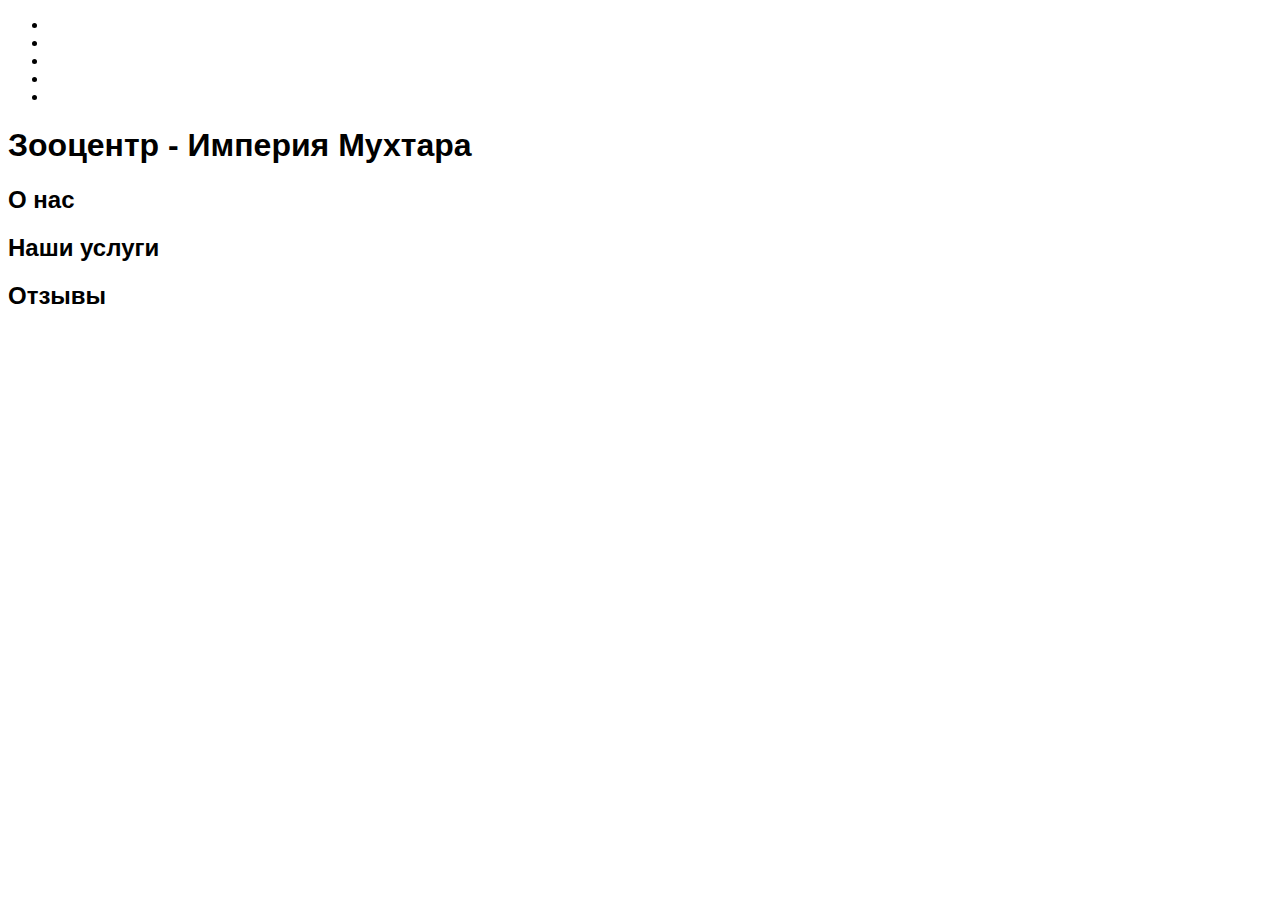
==== dest/index.html @ a39b00c3 "initial commit" ====
<!DOCTYPE html>
<html lang="ru">
  <head>
    <meta charset="UTF-8" />
    <meta http-equiv="X-UA-Compatible" content="IE=edge" />
    <meta name="viewport" content="width=device-width, initial-scale=1.0" />
    <link rel="stylesheet" href="css/styles.min.css" />
    <title>Зооцентр - Империя Мухтара</title>
  </head>

  <body>
    <header class="main-header">
      <nav class="main-site-nav">
        <div class="logo"></div>
        <ul class="main-nav-list">
          <li class="main-nav-list__item"><a href="" class="main-nav-list__link"></a></li>
          <li class="main-nav-list__item"><a href="" class="main-nav-list__link"></a></li>
          <li class="main-nav-list__item"><a href="" class="main-nav-list__link"></a></li>
          <li class="main-nav-list__item"><a href="" class="main-nav-list__link"></a></li>
          <li class="main-nav-list__item"><a href="" class="main-nav-list__link"></a></li>
        </ul>
        <a href="" class="cart-link"></a>
      </nav>
    </header>
    <main class="main">
      <h1 class="visially-hidden">Зооцентр - Империя Мухтара</h1>
      <section class="promo">
        <h2 class="visually-hidden">Запись на осмотре вашего питомца</h2>
      </section>
      <section class="about">
        <h2 class="about__title">О нас</h2>
      </section>
      <section class="services">
        <h2 class="sevrices__title">Наши услуги</h2>
      </section>
      <section class="reviews">
        <h2 class="reviews__title">Отзывы</h2>
      </section>
    </main>
    <footer class="main-footer"></footer>
    <script src="js/app.min.js"></script>
  </body>
</html>
---- dest/css/styles.min.css ----
@font-face{font-family:'PT Sans';font-style:normal;font-display:swap;font-weight:400;src:local(''),url(../fonts/pt-sans-v16-latin_cyrillic-regular.woff2) format('woff2'),url(../fonts/pt-sans-v16-latin_cyrillic-regular.woff) format('woff')}@font-face{font-family:'PT Sans';font-style:normal;font-display:swap;font-weight:700;src:local(''),url(../fonts/pt-sans-v16-latin_cyrillic-700.woff2) format('woff2'),url(../fonts/pt-sans-v16-latin_cyrillic-700.woff) format('woff')}:root{box-sizing:border-box}*,::after,::before{box-sizing:inherit}.reset-list{margin:0;padding:0;list-style:none}.responsive-img{display:block;max-width:100%;height:auto}.visually-hidden{position:absolute;width:1px;height:1px;margin:-1px;border:0;padding:0;white-space:nowrap;clip:rect(0 0 0 0);overflow:hidden}a,button{cursor:pointer}body{font-family:'PT Sans',sans-serif;min-width:360px;max-width:1920px}.container{max-width:328px}@media (min-width:1420px){.container{max-width:1600px}}
/*# sourceMappingURL=[data-uri] */
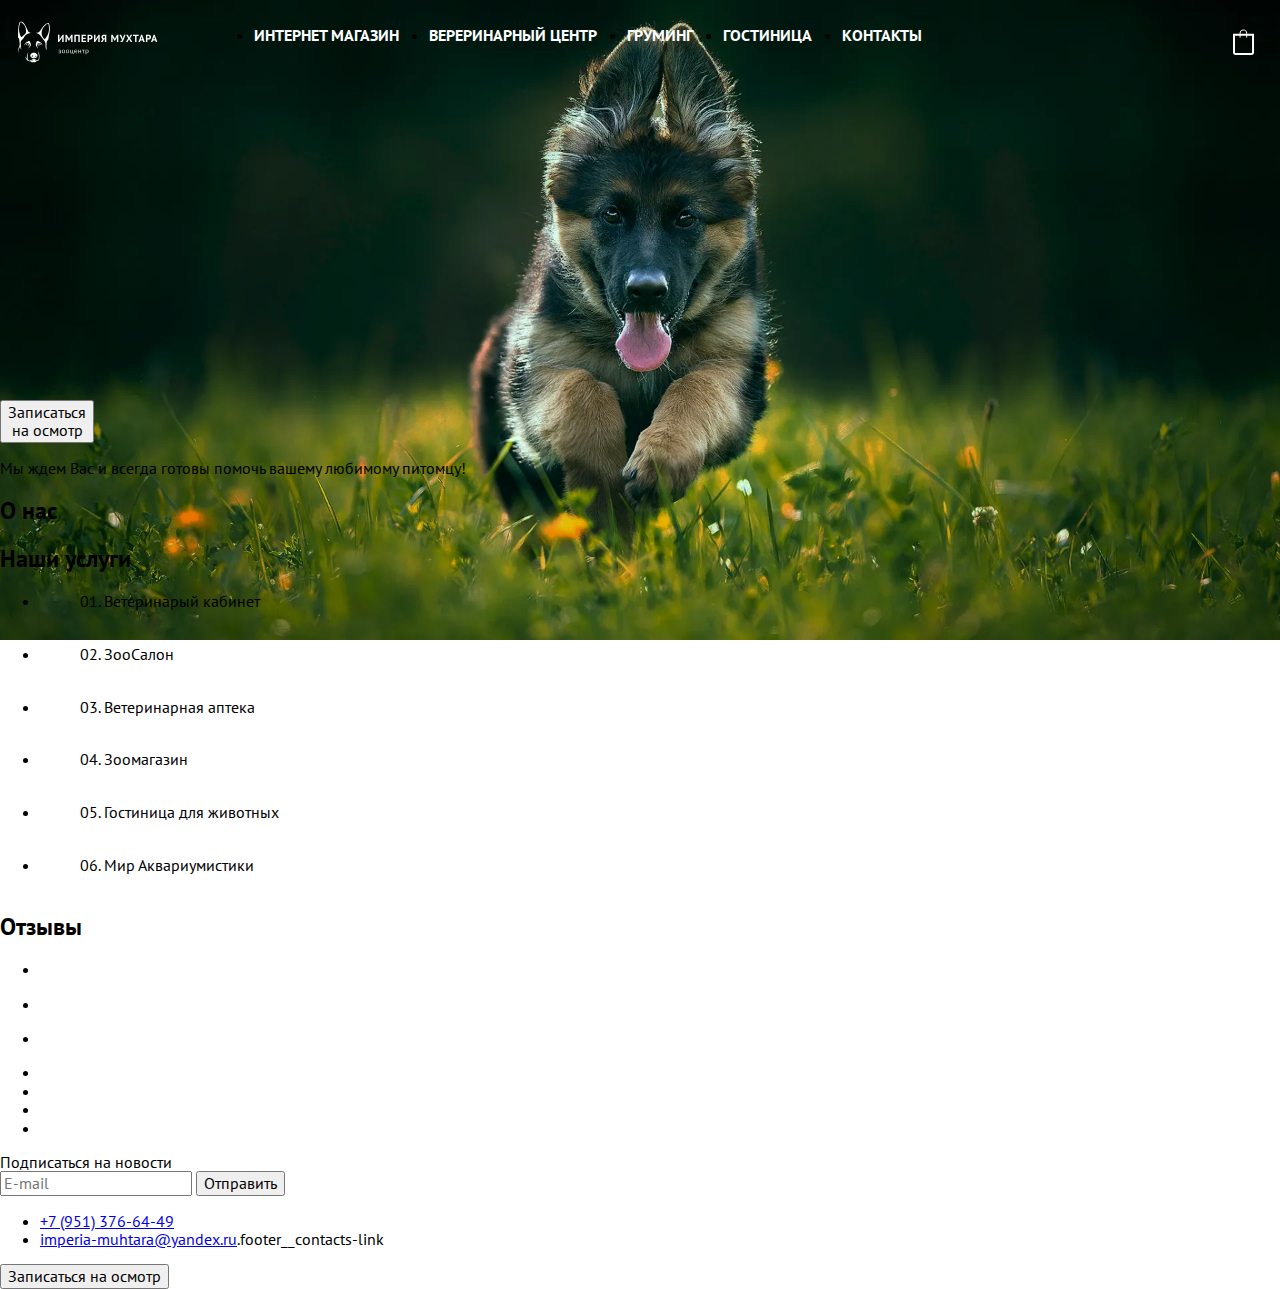
==== commit b249970f: "make header for mobile and desktop" ====
--- a/dest/index.html
+++ b/dest/index.html
@@ -9,35 +9,142 @@
   </head>
 
   <body>
-    <header class="main-header">
-      <nav class="main-site-nav">
+    <div class="wrapper">
+      <header class="main-header container">
+        <nav class="main-site-nav">
+          <button class="burger-menu">
+            <img src="img/burger-button.svg" alt="Бургер меню" />
+          </button>
+          <div class="logo">
+            <picture>
+              <source media="(min-width: 1630px)" srcset="img/logo.svg" />
+              <img src="img/logo-mobile.svg" alt="Логотип - Империя мухтара" />
+            </picture>
+          </div>
+          <ul class="main-nav-list">
+            <li class="main-nav-list__item"><a href="#" class="main-nav-list__link">Интернет магазин</a></li>
+            <li class="main-nav-list__item">
+              <a href="#" class="main-nav-list__link">Вереринарный центр</a>
+            </li>
+            <li class="main-nav-list__item"><a href="#" class="main-nav-list__link">Груминг</a></li>
+            <li class="main-nav-list__item"><a href="#" class="main-nav-list__link">Гостиница</a></li>
+            <li class="main-nav-list__item"><a href="#" class="main-nav-list__link">Контакты</a></li>
+          </ul>
+          <button class="button-cart">
+            <img class="cart-img" src="img/backet.svg" alt="Корзина товаров" />
+          </button>
+        </nav>
+      </header>
+      <main class="main">
+        <h1 class="visually-hidden">Зооцентр - Империя Мухтара</h1>
+        <section class="promo">
+          <h2 class="visually-hidden">Запись на осмотре вашего питомца</h2>
+          <button class="promo__button">
+            Записаться <br />
+            на осмотр
+          </button>
+          <p class="promo__text">Мы ждем Вас и всегда готовы помочь вашему любимому питомцу!</p>
+        </section>
+        <section class="about">
+          <h2 class="about__title">О нас</h2>
+        </section>
+        <section class="services">
+          <h2 class="sevrices__title">Наши услуги</h2>
+          <ul class="services__list">
+            <li class="sevices__item">
+              <figure class="services__element">
+                <figcaption class="services__element-title">01. Ветеринарый кабинет</figcaption>
+                <img src="" alt="" /><a href="" class="services__link"></a>
+              </figure>
+            </li>
+            <li class="sevices__item">
+              <figure class="services__element">
+                <figcaption class="services__element-title">02. ЗооСалон</figcaption>
+                <img src="" alt="" /><a href="" class="services__link"></a>
+              </figure>
+            </li>
+            <li class="sevices__item">
+              <figure class="services__element">
+                <figcaption class="services__element-title">03. Ветеринарная аптека</figcaption>
+                <img src="" alt="" /><a href="" class="services__link"></a>
+              </figure>
+            </li>
+            <li class="sevices__item">
+              <figure class="services__element">
+                <figcaption class="services__element-title">04. Зоомагазин</figcaption>
+                <img src="" alt="" /><a href="" class="services__link"></a>
+              </figure>
+            </li>
+            <li class="sevices__item">
+              <figure class="services__element">
+                <figcaption class="services__element-title">05. Гостиница для животных</figcaption>
+                <img src="" alt="" /><a href="" class="services__link"></a>
+              </figure>
+            </li>
+            <li class="sevices__item">
+              <figure class="services__element">
+                <figcaption class="services__element-title">06. Мир Аквариумистики</figcaption>
+                <img src="" alt="" /><a href="" class="services__link"></a>
+              </figure>
+            </li>
+          </ul>
+        </section>
+        <section class="reviews">
+          <h2 class="reviews__title">Отзывы</h2>
+          <ul class="reviews__list">
+            <li class="reviews__item">
+              <img src="" alt="" class="reviews__img" />
+              <blockquote class="reviews__quote">
+                <cite class="reviews__user"></cite>
+                <time datetime="" class="reviews__time"></time>
+                <p class="reviews__text"></p>
+              </blockquote>
+            </li>
+            <li class="reviews__item">
+              <img src="" alt="" class="reviews__img" />
+              <blockquote class="reviews__quote">
+                <cite class="reviews__user"></cite>
+                <time datetime="" class="reviews__time"></time>
+                <p class="reviews__text"></p>
+              </blockquote>
+            </li>
+            <li class="reviews__item">
+              <img src="" alt="" class="reviews__img" />
+              <blockquote class="reviews__quote">
+                <cite class="reviews__user"></cite>
+                <time datetime="" class="reviews__time"></time>
+                <p class="reviews__text"></p>
+              </blockquote>
+            </li>
+          </ul>
+        </section>
+      </main>
+      <footer class="main-footer">
         <div class="logo"></div>
-        <ul class="main-nav-list">
-          <li class="main-nav-list__item"><a href="" class="main-nav-list__link"></a></li>
-          <li class="main-nav-list__item"><a href="" class="main-nav-list__link"></a></li>
-          <li class="main-nav-list__item"><a href="" class="main-nav-list__link"></a></li>
-          <li class="main-nav-list__item"><a href="" class="main-nav-list__link"></a></li>
-          <li class="main-nav-list__item"><a href="" class="main-nav-list__link"></a></li>
+        <ul class="footer__nav-list">
+          <li class="footer__nav-item"><a href="" class="footer__nav-link"></a></li>
+          <li class="footer__nav-item"><a href="" class="footer__nav-link"></a></li>
+          <li class="footer__nav-item"><a href="" class="footer__nav-link"></a></li>
+          <li class="footer__nav-item"><a href="" class="footer__nav-link"></a></li>
         </ul>
-        <a href="" class="cart-link"></a>
-      </nav>
-    </header>
-    <main class="main">
-      <h1 class="visially-hidden">Зооцентр - Империя Мухтара</h1>
-      <section class="promo">
-        <h2 class="visually-hidden">Запись на осмотре вашего питомца</h2>
-      </section>
-      <section class="about">
-        <h2 class="about__title">О нас</h2>
-      </section>
-      <section class="services">
-        <h2 class="sevrices__title">Наши услуги</h2>
-      </section>
-      <section class="reviews">
-        <h2 class="reviews__title">Отзывы</h2>
-      </section>
-    </main>
-    <footer class="main-footer"></footer>
+        <form class="subsribe">
+          <legend>Подписаться на новости</legend>
+          <input type="email" name="email" id="email" placeholder="E-mail" />
+          <button class="button subsribe-button" type="submit">Отправить</button>
+        </form>
+        <div class="footer__contacts">
+          <ul class="footer__contacts-list">
+            <li class="footer__contacts-item">
+              <a class="footer__contacts-link" href="tel:+79513766449"> +7 (951) 376-64-49</a>
+            </li>
+            <li class="footer__contacts-item">
+              <a href="mailto:imperia-muhtara@yandex.ru">imperia-muhtara@yandex.ru</a>.footer__contacts-link
+            </li>
+          </ul>
+          <button type="button">Записаться на осмотр</button>
+        </div>
+      </footer>
+    </div>
     <script src="js/app.min.js"></script>
   </body>
 </html>
--- a/dest/css/styles.min.css
+++ b/dest/css/styles.min.css
@@ -1,2 +1,2 @@
-@font-face{font-family:'PT Sans';font-style:normal;font-display:swap;font-weight:400;src:local(''),url(../fonts/pt-sans-v16-latin_cyrillic-regular.woff2) format('woff2'),url(../fonts/pt-sans-v16-latin_cyrillic-regular.woff) format('woff')}@font-face{font-family:'PT Sans';font-style:normal;font-display:swap;font-weight:700;src:local(''),url(../fonts/pt-sans-v16-latin_cyrillic-700.woff2) format('woff2'),url(../fonts/pt-sans-v16-latin_cyrillic-700.woff) format('woff')}:root{box-sizing:border-box}*,::after,::before{box-sizing:inherit}.reset-list{margin:0;padding:0;list-style:none}.responsive-img{display:block;max-width:100%;height:auto}.visually-hidden{position:absolute;width:1px;height:1px;margin:-1px;border:0;padding:0;white-space:nowrap;clip:rect(0 0 0 0);overflow:hidden}a,button{cursor:pointer}body{font-family:'PT Sans',sans-serif;min-width:360px;max-width:1920px}.container{max-width:328px}@media (min-width:1420px){.container{max-width:1600px}}
-/*# sourceMappingURL=[data-uri] */
+/*! normalize.css v8.0.1 | MIT License | github.com/necolas/normalize.css */html{line-height:1.15;-webkit-text-size-adjust:100%}body{margin:0}main{display:block}h1{font-size:2em;margin:.67em 0}hr{box-sizing:content-box;height:0;overflow:visible}pre{font-family:monospace,monospace;font-size:1em}a{background-color:transparent}abbr[title]{border-bottom:none;text-decoration:underline;-webkit-text-decoration:underline dotted;text-decoration:underline dotted}b,strong{font-weight:bolder}code,kbd,samp{font-family:monospace,monospace;font-size:1em}small{font-size:80%}sub,sup{font-size:75%;line-height:0;position:relative;vertical-align:baseline}sub{bottom:-.25em}sup{top:-.5em}img{border-style:none}button,input,optgroup,select,textarea{font-family:inherit;font-size:100%;line-height:1.15;margin:0}button,input{overflow:visible}button,select{text-transform:none}[type=button],[type=reset],[type=submit],button{-webkit-appearance:button}[type=button]::-moz-focus-inner,[type=reset]::-moz-focus-inner,[type=submit]::-moz-focus-inner,button::-moz-focus-inner{border-style:none;padding:0}[type=button]:-moz-focusring,[type=reset]:-moz-focusring,[type=submit]:-moz-focusring,button:-moz-focusring{outline:1px dotted ButtonText}fieldset{padding:.35em .75em .625em}legend{box-sizing:border-box;color:inherit;display:table;max-width:100%;padding:0;white-space:normal}progress{vertical-align:baseline}textarea{overflow:auto}[type=checkbox],[type=radio]{box-sizing:border-box;padding:0}[type=number]::-webkit-inner-spin-button,[type=number]::-webkit-outer-spin-button{height:auto}[type=search]{-webkit-appearance:textfield;outline-offset:-2px}[type=search]::-webkit-search-decoration{-webkit-appearance:none}::-webkit-file-upload-button{-webkit-appearance:button;font:inherit}details{display:block}summary{display:list-item}template{display:none}[hidden]{display:none}@font-face{font-family:'PT Sans';font-style:normal;font-display:swap;font-weight:400;src:local(''),url(../fonts/pt-sans-v16-latin_cyrillic-regular.woff2) format('woff2'),url(../fonts/pt-sans-v16-latin_cyrillic-regular.woff) format('woff')}@font-face{font-family:'PT Sans';font-style:normal;font-display:swap;font-weight:700;src:local(''),url(../fonts/pt-sans-v16-latin_cyrillic-700.woff2) format('woff2'),url(../fonts/pt-sans-v16-latin_cyrillic-700.woff) format('woff')}:root{box-sizing:border-box}*,::after,::before{box-sizing:inherit}.reset-list{margin:0;padding:0;list-style:none}.responsive-img{display:block;max-width:100%;height:auto}.visually-hidden{position:absolute;width:1px;height:1px;margin:-1px;border:0;padding:0;white-space:nowrap;clip:rect(0 0 0 0);overflow:hidden}a,button{cursor:pointer}body{font-family:'PT Sans',sans-serif;min-width:360px}.wrapper{max-width:1920px;margin:0 auto;background-image:url(../img/promo-mobile.webp);background-repeat:no-repeat;background-position:center 0;background-size:contain}.container{margin:0 auto}.main-header{min-height:400px;padding-top:16px;padding-left:16px;padding-right:16px}.burger-menu,.button-cart{padding:0;border:0;background-color:transparent;z-index:10;grid-row:1/2}.burger-menu{padding:10px 8px;justify-self:start;align-self:start;grid-column:1/2}.button-cart{padding:7px 9px;justify-self:end;align-self:start;grid-column:3/4}.logo{grid-column:2/3;grid-row:1/2}.main-site-nav{display:grid;grid-template-columns:1fr 1fr 1fr;grid-template-rows:auto;align-items:center}.main-nav-list{grid-column:1/-1;grid-row:1/2;background-color:#000a06;margin-top:0;margin-left:0;padding:10px;text-align:center;display:none}.main-nav-list__item:not(:last-child){margin-bottom:15px}.main-nav-list__link{text-decoration:none;text-transform:uppercase;color:#fff;font-weight:700}.show{display:block}@media (min-width:620px){.wrapper{background-image:url(../img/promo.webp)}}@media (min-width:1200px){.container{max-width:1600px}.burger-menu{display:none}.button-cart{place-self:center center}.logo{grid-column:1/2}.main-site-nav{grid-template-columns:auto 1fr auto}.main-nav-list{grid-column:2/3;background-color:transparent;display:flex;flex-wrap:wrap;padding-left:90px}.main-nav-list__item:not(:last-child){margin-bottom:0;margin-right:30px}}@media (min-width:1632px){.main-header{padding-top:50px;padding-left:0;padding-right:0}.main-nav-list__item:not(:last-child){margin-right:56px}}
+/*# sourceMappingURL=[data-uri] */
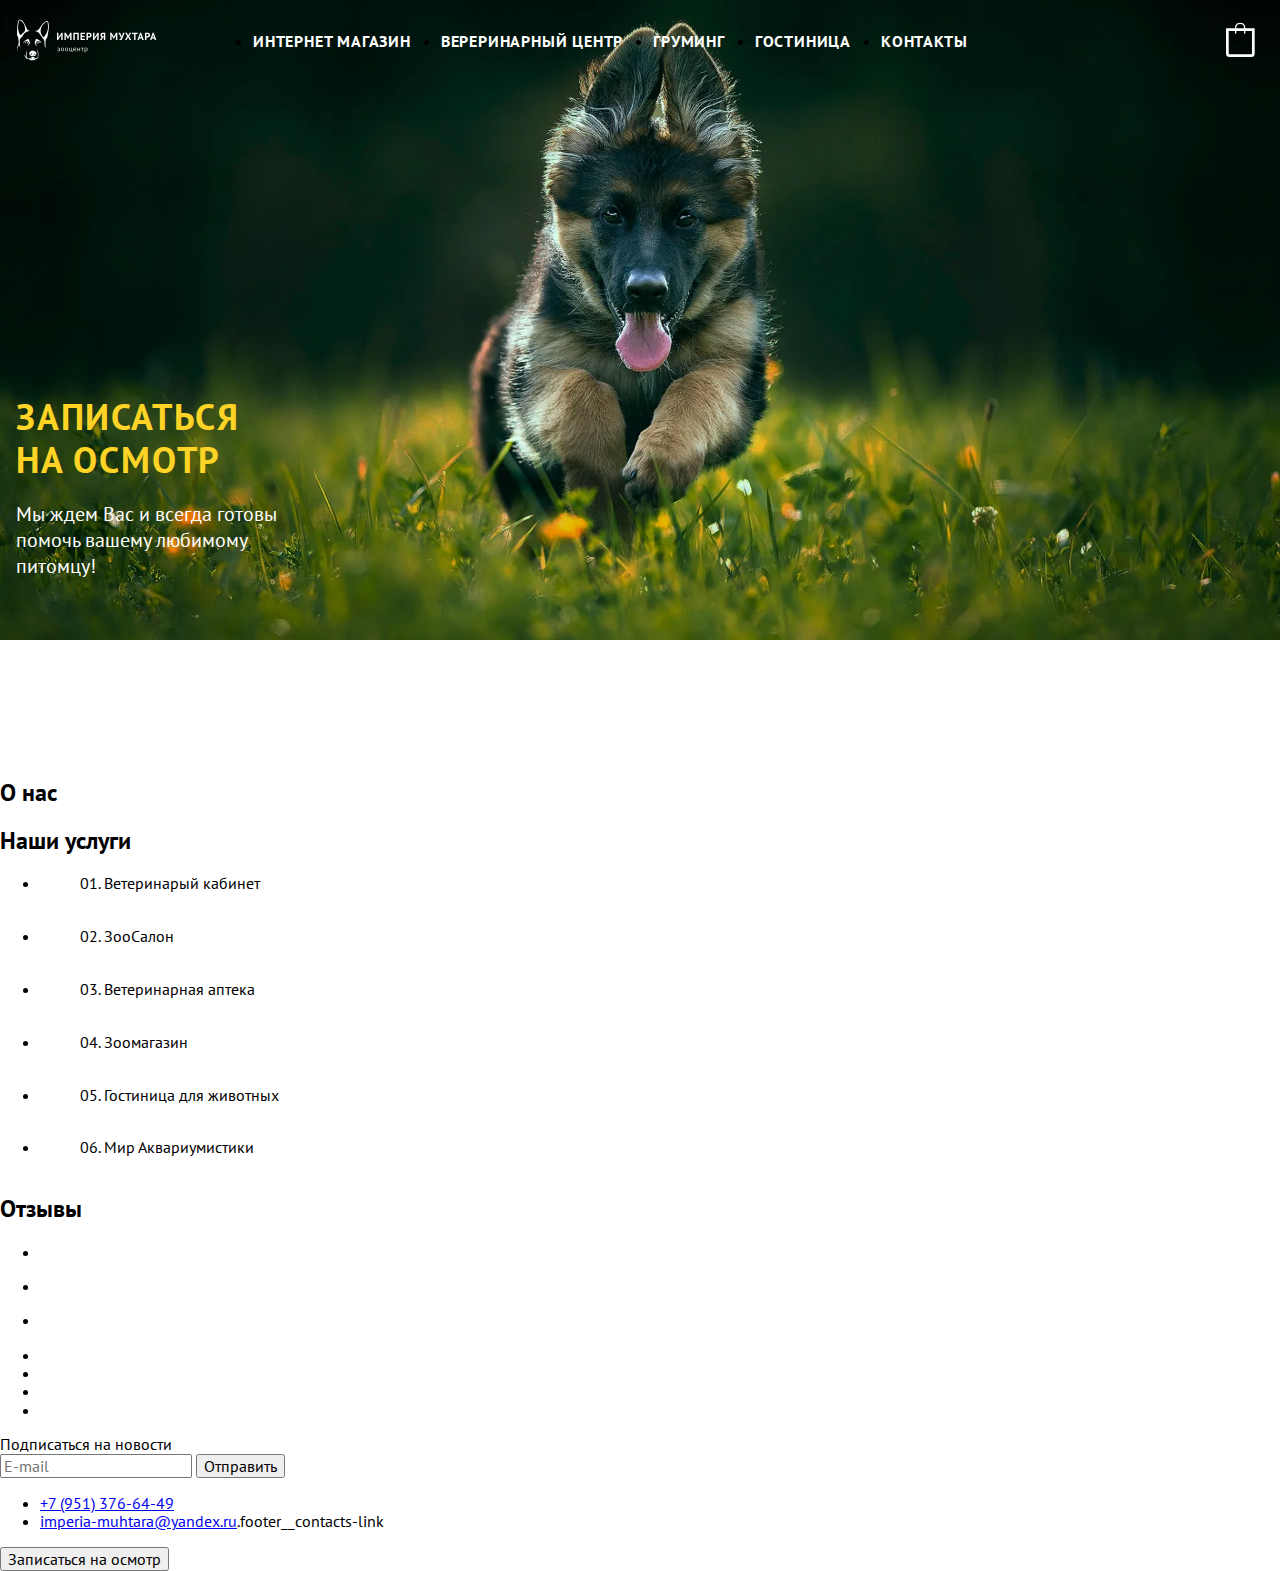
==== commit f7685a9b: "make section promo mobile and desktop" ====
--- a/dest/index.html
+++ b/dest/index.html
@@ -9,142 +9,140 @@
   </head>
 
   <body>
-    <div class="wrapper">
-      <header class="main-header container">
-        <nav class="main-site-nav">
-          <button class="burger-menu">
-            <img src="img/burger-button.svg" alt="Бургер меню" />
-          </button>
-          <div class="logo">
-            <picture>
-              <source media="(min-width: 1630px)" srcset="img/logo.svg" />
-              <img src="img/logo-mobile.svg" alt="Логотип - Империя мухтара" />
-            </picture>
-          </div>
-          <ul class="main-nav-list">
-            <li class="main-nav-list__item"><a href="#" class="main-nav-list__link">Интернет магазин</a></li>
-            <li class="main-nav-list__item">
-              <a href="#" class="main-nav-list__link">Вереринарный центр</a>
-            </li>
-            <li class="main-nav-list__item"><a href="#" class="main-nav-list__link">Груминг</a></li>
-            <li class="main-nav-list__item"><a href="#" class="main-nav-list__link">Гостиница</a></li>
-            <li class="main-nav-list__item"><a href="#" class="main-nav-list__link">Контакты</a></li>
-          </ul>
-          <button class="button-cart">
-            <img class="cart-img" src="img/backet.svg" alt="Корзина товаров" />
-          </button>
-        </nav>
-      </header>
-      <main class="main">
-        <h1 class="visually-hidden">Зооцентр - Империя Мухтара</h1>
-        <section class="promo">
-          <h2 class="visually-hidden">Запись на осмотре вашего питомца</h2>
-          <button class="promo__button">
-            Записаться <br />
-            на осмотр
-          </button>
-          <p class="promo__text">Мы ждем Вас и всегда готовы помочь вашему любимому питомцу!</p>
-        </section>
-        <section class="about">
-          <h2 class="about__title">О нас</h2>
-        </section>
-        <section class="services">
-          <h2 class="sevrices__title">Наши услуги</h2>
-          <ul class="services__list">
-            <li class="sevices__item">
-              <figure class="services__element">
-                <figcaption class="services__element-title">01. Ветеринарый кабинет</figcaption>
-                <img src="" alt="" /><a href="" class="services__link"></a>
-              </figure>
-            </li>
-            <li class="sevices__item">
-              <figure class="services__element">
-                <figcaption class="services__element-title">02. ЗооСалон</figcaption>
-                <img src="" alt="" /><a href="" class="services__link"></a>
-              </figure>
-            </li>
-            <li class="sevices__item">
-              <figure class="services__element">
-                <figcaption class="services__element-title">03. Ветеринарная аптека</figcaption>
-                <img src="" alt="" /><a href="" class="services__link"></a>
-              </figure>
-            </li>
-            <li class="sevices__item">
-              <figure class="services__element">
-                <figcaption class="services__element-title">04. Зоомагазин</figcaption>
-                <img src="" alt="" /><a href="" class="services__link"></a>
-              </figure>
-            </li>
-            <li class="sevices__item">
-              <figure class="services__element">
-                <figcaption class="services__element-title">05. Гостиница для животных</figcaption>
-                <img src="" alt="" /><a href="" class="services__link"></a>
-              </figure>
-            </li>
-            <li class="sevices__item">
-              <figure class="services__element">
-                <figcaption class="services__element-title">06. Мир Аквариумистики</figcaption>
-                <img src="" alt="" /><a href="" class="services__link"></a>
-              </figure>
-            </li>
-          </ul>
-        </section>
-        <section class="reviews">
-          <h2 class="reviews__title">Отзывы</h2>
-          <ul class="reviews__list">
-            <li class="reviews__item">
-              <img src="" alt="" class="reviews__img" />
-              <blockquote class="reviews__quote">
-                <cite class="reviews__user"></cite>
-                <time datetime="" class="reviews__time"></time>
-                <p class="reviews__text"></p>
-              </blockquote>
-            </li>
-            <li class="reviews__item">
-              <img src="" alt="" class="reviews__img" />
-              <blockquote class="reviews__quote">
-                <cite class="reviews__user"></cite>
-                <time datetime="" class="reviews__time"></time>
-                <p class="reviews__text"></p>
-              </blockquote>
-            </li>
-            <li class="reviews__item">
-              <img src="" alt="" class="reviews__img" />
-              <blockquote class="reviews__quote">
-                <cite class="reviews__user"></cite>
-                <time datetime="" class="reviews__time"></time>
-                <p class="reviews__text"></p>
-              </blockquote>
-            </li>
-          </ul>
-        </section>
-      </main>
-      <footer class="main-footer">
-        <div class="logo"></div>
-        <ul class="footer__nav-list">
-          <li class="footer__nav-item"><a href="" class="footer__nav-link"></a></li>
-          <li class="footer__nav-item"><a href="" class="footer__nav-link"></a></li>
-          <li class="footer__nav-item"><a href="" class="footer__nav-link"></a></li>
-          <li class="footer__nav-item"><a href="" class="footer__nav-link"></a></li>
+    <header class="main-header container">
+      <nav class="main-site-nav">
+        <button class="burger-menu">
+          <img src="img/burger-button.svg" alt="Бургер меню" />
+        </button>
+        <a class="logo">
+          <picture>
+            <source media="(min-width: 1630px)" srcset="img/logo.svg" />
+            <img src="img/logo-mobile.svg" alt="Логотип - Империя мухтара" />
+          </picture>
+        </a>
+        <ul class="main-nav-list">
+          <li class="main-nav-list__item"><a href="#" class="main-nav-list__link">Интернет магазин</a></li>
+          <li class="main-nav-list__item">
+            <a href="#" class="main-nav-list__link">Вереринарный центр</a>
+          </li>
+          <li class="main-nav-list__item"><a href="#" class="main-nav-list__link">Груминг</a></li>
+          <li class="main-nav-list__item"><a href="#" class="main-nav-list__link">Гостиница</a></li>
+          <li class="main-nav-list__item"><a href="#" class="main-nav-list__link">Контакты</a></li>
         </ul>
-        <form class="subsribe">
-          <legend>Подписаться на новости</legend>
-          <input type="email" name="email" id="email" placeholder="E-mail" />
-          <button class="button subsribe-button" type="submit">Отправить</button>
-        </form>
-        <div class="footer__contacts">
-          <ul class="footer__contacts-list">
-            <li class="footer__contacts-item">
-              <a class="footer__contacts-link" href="tel:+79513766449"> +7 (951) 376-64-49</a>
-            </li>
-            <li class="footer__contacts-item">
-              <a href="mailto:imperia-muhtara@yandex.ru">imperia-muhtara@yandex.ru</a>.footer__contacts-link
-            </li>
-          </ul>
-          <button type="button">Записаться на осмотр</button>
-        </div>
-      </footer>
-    </div>
+        <button class="button-cart">
+          <img class="cart-img" src="img/backet.svg" alt="Корзина товаров" />
+        </button>
+      </nav>
+    </header>
+    <main class="main">
+      <h1 class="visually-hidden">Зооцентр - Империя Мухтара</h1>
+      <section class="promo container">
+        <h2 class="visually-hidden">Запись на осмотре вашего питомца</h2>
+        <button class="promo__button">
+          Записаться <br />
+          на осмотр
+        </button>
+        <p class="promo__text">Мы ждем Вас и всегда готовы помочь вашему любимому питомцу!</p>
+      </section>
+      <section class="about">
+        <h2 class="about__title">О нас</h2>
+      </section>
+      <section class="services">
+        <h2 class="sevrices__title">Наши услуги</h2>
+        <ul class="services__list">
+          <li class="sevices__item">
+            <figure class="services__element">
+              <figcaption class="services__element-title">01. Ветеринарый кабинет</figcaption>
+              <img src="" alt="" /><a href="" class="services__link"></a>
+            </figure>
+          </li>
+          <li class="sevices__item">
+            <figure class="services__element">
+              <figcaption class="services__element-title">02. ЗооСалон</figcaption>
+              <img src="" alt="" /><a href="" class="services__link"></a>
+            </figure>
+          </li>
+          <li class="sevices__item">
+            <figure class="services__element">
+              <figcaption class="services__element-title">03. Ветеринарная аптека</figcaption>
+              <img src="" alt="" /><a href="" class="services__link"></a>
+            </figure>
+          </li>
+          <li class="sevices__item">
+            <figure class="services__element">
+              <figcaption class="services__element-title">04. Зоомагазин</figcaption>
+              <img src="" alt="" /><a href="" class="services__link"></a>
+            </figure>
+          </li>
+          <li class="sevices__item">
+            <figure class="services__element">
+              <figcaption class="services__element-title">05. Гостиница для животных</figcaption>
+              <img src="" alt="" /><a href="" class="services__link"></a>
+            </figure>
+          </li>
+          <li class="sevices__item">
+            <figure class="services__element">
+              <figcaption class="services__element-title">06. Мир Аквариумистики</figcaption>
+              <img src="" alt="" /><a href="" class="services__link"></a>
+            </figure>
+          </li>
+        </ul>
+      </section>
+      <section class="reviews">
+        <h2 class="reviews__title">Отзывы</h2>
+        <ul class="reviews__list">
+          <li class="reviews__item">
+            <img src="" alt="" class="reviews__img" />
+            <blockquote class="reviews__quote">
+              <cite class="reviews__user"></cite>
+              <time datetime="" class="reviews__time"></time>
+              <p class="reviews__text"></p>
+            </blockquote>
+          </li>
+          <li class="reviews__item">
+            <img src="" alt="" class="reviews__img" />
+            <blockquote class="reviews__quote">
+              <cite class="reviews__user"></cite>
+              <time datetime="" class="reviews__time"></time>
+              <p class="reviews__text"></p>
+            </blockquote>
+          </li>
+          <li class="reviews__item">
+            <img src="" alt="" class="reviews__img" />
+            <blockquote class="reviews__quote">
+              <cite class="reviews__user"></cite>
+              <time datetime="" class="reviews__time"></time>
+              <p class="reviews__text"></p>
+            </blockquote>
+          </li>
+        </ul>
+      </section>
+    </main>
+    <footer class="main-footer">
+      <div class="logo"></div>
+      <ul class="footer__nav-list">
+        <li class="footer__nav-item"><a href="" class="footer__nav-link"></a></li>
+        <li class="footer__nav-item"><a href="" class="footer__nav-link"></a></li>
+        <li class="footer__nav-item"><a href="" class="footer__nav-link"></a></li>
+        <li class="footer__nav-item"><a href="" class="footer__nav-link"></a></li>
+      </ul>
+      <form class="subsribe">
+        <legend>Подписаться на новости</legend>
+        <input type="email" name="email" id="email" placeholder="E-mail" />
+        <button class="button subsribe-button" type="submit">Отправить</button>
+      </form>
+      <div class="footer__contacts">
+        <ul class="footer__contacts-list">
+          <li class="footer__contacts-item">
+            <a class="footer__contacts-link" href="tel:+79513766449"> +7 (951) 376-64-49</a>
+          </li>
+          <li class="footer__contacts-item">
+            <a href="mailto:imperia-muhtara@yandex.ru">imperia-muhtara@yandex.ru</a>.footer__contacts-link
+          </li>
+        </ul>
+        <button type="button">Записаться на осмотр</button>
+      </div>
+    </footer>
     <script src="js/app.min.js"></script>
   </body>
 </html>
--- a/dest/css/styles.min.css
+++ b/dest/css/styles.min.css
@@ -1,2 +1,2 @@
-/*! normalize.css v8.0.1 | MIT License | github.com/necolas/normalize.css */html{line-height:1.15;-webkit-text-size-adjust:100%}body{margin:0}main{display:block}h1{font-size:2em;margin:.67em 0}hr{box-sizing:content-box;height:0;overflow:visible}pre{font-family:monospace,monospace;font-size:1em}a{background-color:transparent}abbr[title]{border-bottom:none;text-decoration:underline;-webkit-text-decoration:underline dotted;text-decoration:underline dotted}b,strong{font-weight:bolder}code,kbd,samp{font-family:monospace,monospace;font-size:1em}small{font-size:80%}sub,sup{font-size:75%;line-height:0;position:relative;vertical-align:baseline}sub{bottom:-.25em}sup{top:-.5em}img{border-style:none}button,input,optgroup,select,textarea{font-family:inherit;font-size:100%;line-height:1.15;margin:0}button,input{overflow:visible}button,select{text-transform:none}[type=button],[type=reset],[type=submit],button{-webkit-appearance:button}[type=button]::-moz-focus-inner,[type=reset]::-moz-focus-inner,[type=submit]::-moz-focus-inner,button::-moz-focus-inner{border-style:none;padding:0}[type=button]:-moz-focusring,[type=reset]:-moz-focusring,[type=submit]:-moz-focusring,button:-moz-focusring{outline:1px dotted ButtonText}fieldset{padding:.35em .75em .625em}legend{box-sizing:border-box;color:inherit;display:table;max-width:100%;padding:0;white-space:normal}progress{vertical-align:baseline}textarea{overflow:auto}[type=checkbox],[type=radio]{box-sizing:border-box;padding:0}[type=number]::-webkit-inner-spin-button,[type=number]::-webkit-outer-spin-button{height:auto}[type=search]{-webkit-appearance:textfield;outline-offset:-2px}[type=search]::-webkit-search-decoration{-webkit-appearance:none}::-webkit-file-upload-button{-webkit-appearance:button;font:inherit}details{display:block}summary{display:list-item}template{display:none}[hidden]{display:none}@font-face{font-family:'PT Sans';font-style:normal;font-display:swap;font-weight:400;src:local(''),url(../fonts/pt-sans-v16-latin_cyrillic-regular.woff2) format('woff2'),url(../fonts/pt-sans-v16-latin_cyrillic-regular.woff) format('woff')}@font-face{font-family:'PT Sans';font-style:normal;font-display:swap;font-weight:700;src:local(''),url(../fonts/pt-sans-v16-latin_cyrillic-700.woff2) format('woff2'),url(../fonts/pt-sans-v16-latin_cyrillic-700.woff) format('woff')}:root{box-sizing:border-box}*,::after,::before{box-sizing:inherit}.reset-list{margin:0;padding:0;list-style:none}.responsive-img{display:block;max-width:100%;height:auto}.visually-hidden{position:absolute;width:1px;height:1px;margin:-1px;border:0;padding:0;white-space:nowrap;clip:rect(0 0 0 0);overflow:hidden}a,button{cursor:pointer}body{font-family:'PT Sans',sans-serif;min-width:360px}.wrapper{max-width:1920px;margin:0 auto;background-image:url(../img/promo-mobile.webp);background-repeat:no-repeat;background-position:center 0;background-size:contain}.container{margin:0 auto}.main-header{min-height:400px;padding-top:16px;padding-left:16px;padding-right:16px}.burger-menu,.button-cart{padding:0;border:0;background-color:transparent;z-index:10;grid-row:1/2}.burger-menu{padding:10px 8px;justify-self:start;align-self:start;grid-column:1/2}.button-cart{padding:7px 9px;justify-self:end;align-self:start;grid-column:3/4}.logo{grid-column:2/3;grid-row:1/2}.main-site-nav{display:grid;grid-template-columns:1fr 1fr 1fr;grid-template-rows:auto;align-items:center}.main-nav-list{grid-column:1/-1;grid-row:1/2;background-color:#000a06;margin-top:0;margin-left:0;padding:10px;text-align:center;display:none}.main-nav-list__item:not(:last-child){margin-bottom:15px}.main-nav-list__link{text-decoration:none;text-transform:uppercase;color:#fff;font-weight:700}.show{display:block}@media (min-width:620px){.wrapper{background-image:url(../img/promo.webp)}}@media (min-width:1200px){.container{max-width:1600px}.burger-menu{display:none}.button-cart{place-self:center center}.logo{grid-column:1/2}.main-site-nav{grid-template-columns:auto 1fr auto}.main-nav-list{grid-column:2/3;background-color:transparent;display:flex;flex-wrap:wrap;padding-left:90px}.main-nav-list__item:not(:last-child){margin-bottom:0;margin-right:30px}}@media (min-width:1632px){.main-header{padding-top:50px;padding-left:0;padding-right:0}.main-nav-list__item:not(:last-child){margin-right:56px}}
-/*# sourceMappingURL=[data-uri] */
+/*! normalize.css v8.0.1 | MIT License | github.com/necolas/normalize.css */html{line-height:1.15;-webkit-text-size-adjust:100%}body{margin:0}main{display:block}h1{font-size:2em;margin:.67em 0}hr{box-sizing:content-box;height:0;overflow:visible}pre{font-family:monospace,monospace;font-size:1em}a{background-color:transparent}abbr[title]{border-bottom:none;text-decoration:underline;-webkit-text-decoration:underline dotted;text-decoration:underline dotted}b,strong{font-weight:bolder}code,kbd,samp{font-family:monospace,monospace;font-size:1em}small{font-size:80%}sub,sup{font-size:75%;line-height:0;position:relative;vertical-align:baseline}sub{bottom:-.25em}sup{top:-.5em}img{border-style:none}button,input,optgroup,select,textarea{font-family:inherit;font-size:100%;line-height:1.15;margin:0}button,input{overflow:visible}button,select{text-transform:none}[type=button],[type=reset],[type=submit],button{-webkit-appearance:button}[type=button]::-moz-focus-inner,[type=reset]::-moz-focus-inner,[type=submit]::-moz-focus-inner,button::-moz-focus-inner{border-style:none;padding:0}[type=button]:-moz-focusring,[type=reset]:-moz-focusring,[type=submit]:-moz-focusring,button:-moz-focusring{outline:1px dotted ButtonText}fieldset{padding:.35em .75em .625em}legend{box-sizing:border-box;color:inherit;display:table;max-width:100%;padding:0;white-space:normal}progress{vertical-align:baseline}textarea{overflow:auto}[type=checkbox],[type=radio]{box-sizing:border-box;padding:0}[type=number]::-webkit-inner-spin-button,[type=number]::-webkit-outer-spin-button{height:auto}[type=search]{-webkit-appearance:textfield;outline-offset:-2px}[type=search]::-webkit-search-decoration{-webkit-appearance:none}::-webkit-file-upload-button{-webkit-appearance:button;font:inherit}details{display:block}summary{display:list-item}template{display:none}[hidden]{display:none}@font-face{font-family:'PT Sans';font-style:normal;font-display:swap;font-weight:400;src:local(''),url(../fonts/pt-sans-v16-latin_cyrillic-regular.woff2) format('woff2'),url(../fonts/pt-sans-v16-latin_cyrillic-regular.woff) format('woff')}@font-face{font-family:'PT Sans';font-style:normal;font-display:swap;font-weight:700;src:local(''),url(../fonts/pt-sans-v16-latin_cyrillic-700.woff2) format('woff2'),url(../fonts/pt-sans-v16-latin_cyrillic-700.woff) format('woff')}:root{box-sizing:border-box}*,::after,::before{box-sizing:inherit}.reset-list{margin:0;padding:0;list-style:none}.responsive-img{display:block;max-width:100%;height:auto}.visually-hidden{position:absolute;width:1px;height:1px;margin:-1px;border:0;padding:0;white-space:nowrap;clip:rect(0 0 0 0);overflow:hidden}a,button{cursor:pointer}body{font-family:'PT Sans',sans-serif;min-width:360px;background-image:url(../img/promo-mobile.webp);background-repeat:no-repeat;background-position:center 0;background-size:100% 640px}.container{margin:0 auto}.main-header{padding:15px;min-height:395px}.burger-menu,.button-cart{padding:0;border:0;background-color:transparent;z-index:10;grid-row:1/2}.burger-menu{padding:10px 8px;justify-self:start;align-self:start;grid-column:1/2}.button-cart{padding:7px 9px;justify-self:end;align-self:start;grid-column:3/4}.logo{grid-column:2/3;grid-row:1/2}.main-site-nav{display:grid;grid-template-columns:1fr 1fr 1fr;grid-template-rows:auto;align-items:center}.main-nav-list{grid-column:1/-1;grid-row:1/2;background-color:#000a06;margin-top:0;margin-left:0;margin-bottom:0;padding:10px;text-align:center;display:none}.main-nav-list__item:not(:last-child){margin-bottom:25px}.main-nav-list__link{text-decoration:none;text-transform:uppercase;color:#fff;font-weight:700;letter-spacing:.05em}.promo{padding-left:16px;padding-right:16px;margin-bottom:200px}.promo__button{display:block;background-color:transparent;padding:0;border:0;font-weight:700;font-size:36px;line-height:120%;letter-spacing:.05em;text-transform:uppercase;color:#ffd426;text-align:left}.promo__text{font-size:20px;line-height:130%;color:#fff;max-width:270px}.show{display:block}@media (min-width:620px){body{background-image:url(../img/promo.webp)}}@media (min-width:1200px){.container{max-width:1600px}.burger-menu{display:none}.button-cart{place-self:center center}.button-cart img{width:30px}.logo{grid-column:1/2}.main-site-nav{grid-template-columns:auto 1fr auto}.main-nav-list{grid-column:2/3;background-color:transparent;display:flex;flex-wrap:wrap;padding-left:90px}.main-nav-list__item:not(:last-child){margin-bottom:0;margin-right:30px}}@media (min-width:1632px){body{background-size:1920px auto}.main-header{min-height:auto;margin-bottom:400px;padding-top:50px;padding-left:0;padding-right:0}.main-nav-list__item:not(:last-child){margin-right:56px}.promo__button{font-size:40px;line-height:130%;padding-right:40px;position:relative}.promo__button::before{content:'';position:absolute;width:40px;height:40px;bottom:7px;right:0;background-image:url(../img/icon-cursor-click.svg);background-repeat:no-repeat;background-position:center center}.promo__text{font-size:28px;line-height:130%;min-width:520px}}
+/*# sourceMappingURL=[data-uri] */
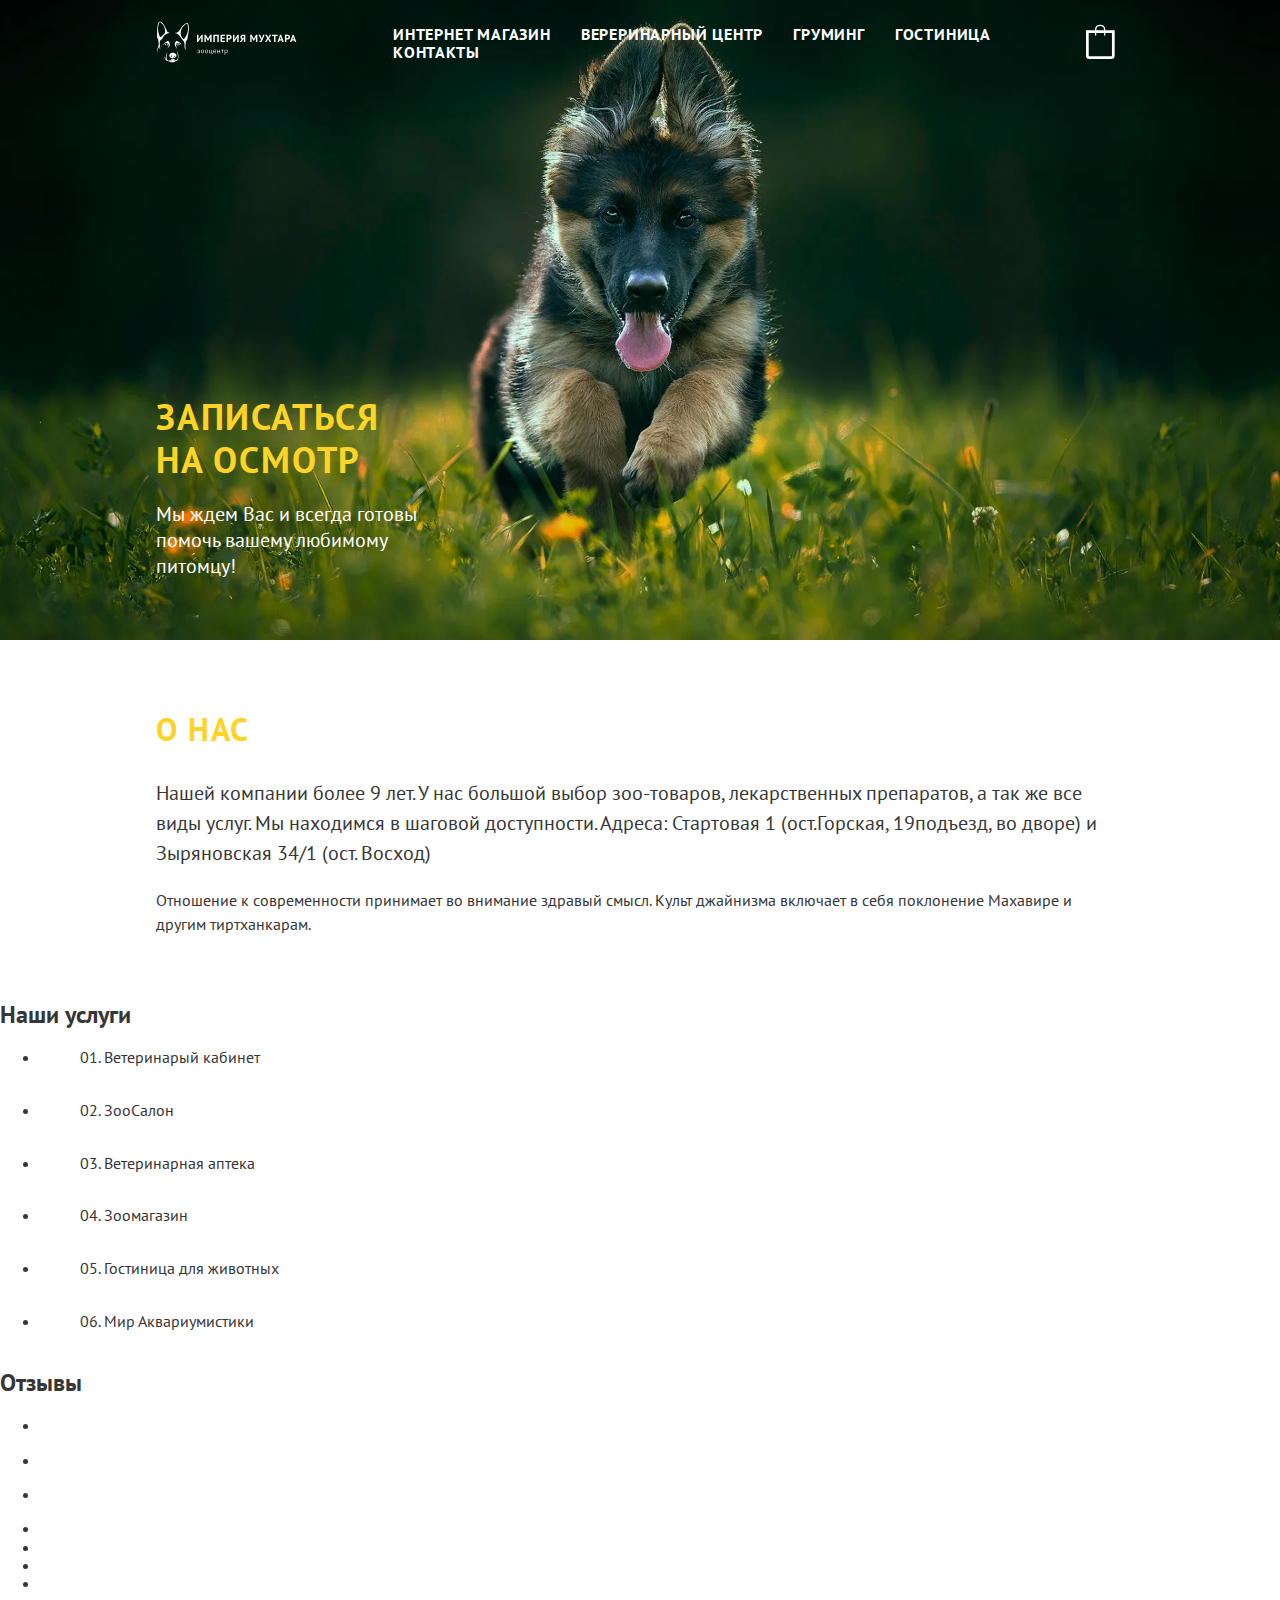
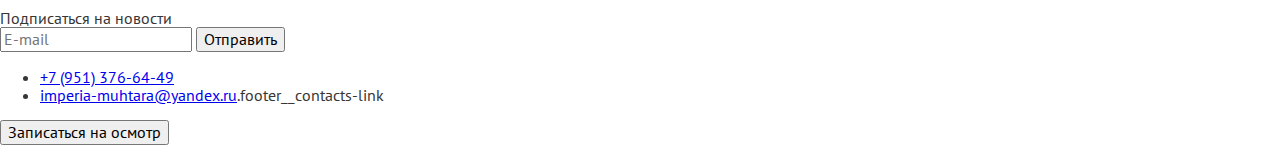
==== commit 742c0be8: "make section about for mobile and desktop" ====
--- a/dest/index.html
+++ b/dest/index.html
@@ -44,8 +44,17 @@
         </button>
         <p class="promo__text">Мы ждем Вас и всегда готовы помочь вашему любимому питомцу!</p>
       </section>
-      <section class="about">
-        <h2 class="about__title">О нас</h2>
+      <section class="about container">
+        <h2 class="about__title title-h2">О нас</h2>
+        <p class="about__text">
+          Нашей компании более 9 лет. У нас большой выбор зоо-товаров, лекарственных препаратов, а так же все
+          виды услуг. Мы находимся в шаговой доступности. Адреса: Стартовая 1 (ост.Горская, 19подъезд, во
+          дворе) и Зыряновская 34/1 (ост. Восход)
+        </p>
+        <p class="about__text-small">
+          Отношение к современности принимает во внимание здравый смысл. Культ джайнизма включает в себя
+          поклонение Махавире и другим тиртханкарам.
+        </p>
       </section>
       <section class="services">
         <h2 class="sevrices__title">Наши услуги</h2>
--- a/dest/css/styles.min.css
+++ b/dest/css/styles.min.css
@@ -1,2 +1,2 @@
-/*! normalize.css v8.0.1 | MIT License | github.com/necolas/normalize.css */html{line-height:1.15;-webkit-text-size-adjust:100%}body{margin:0}main{display:block}h1{font-size:2em;margin:.67em 0}hr{box-sizing:content-box;height:0;overflow:visible}pre{font-family:monospace,monospace;font-size:1em}a{background-color:transparent}abbr[title]{border-bottom:none;text-decoration:underline;-webkit-text-decoration:underline dotted;text-decoration:underline dotted}b,strong{font-weight:bolder}code,kbd,samp{font-family:monospace,monospace;font-size:1em}small{font-size:80%}sub,sup{font-size:75%;line-height:0;position:relative;vertical-align:baseline}sub{bottom:-.25em}sup{top:-.5em}img{border-style:none}button,input,optgroup,select,textarea{font-family:inherit;font-size:100%;line-height:1.15;margin:0}button,input{overflow:visible}button,select{text-transform:none}[type=button],[type=reset],[type=submit],button{-webkit-appearance:button}[type=button]::-moz-focus-inner,[type=reset]::-moz-focus-inner,[type=submit]::-moz-focus-inner,button::-moz-focus-inner{border-style:none;padding:0}[type=button]:-moz-focusring,[type=reset]:-moz-focusring,[type=submit]:-moz-focusring,button:-moz-focusring{outline:1px dotted ButtonText}fieldset{padding:.35em .75em .625em}legend{box-sizing:border-box;color:inherit;display:table;max-width:100%;padding:0;white-space:normal}progress{vertical-align:baseline}textarea{overflow:auto}[type=checkbox],[type=radio]{box-sizing:border-box;padding:0}[type=number]::-webkit-inner-spin-button,[type=number]::-webkit-outer-spin-button{height:auto}[type=search]{-webkit-appearance:textfield;outline-offset:-2px}[type=search]::-webkit-search-decoration{-webkit-appearance:none}::-webkit-file-upload-button{-webkit-appearance:button;font:inherit}details{display:block}summary{display:list-item}template{display:none}[hidden]{display:none}@font-face{font-family:'PT Sans';font-style:normal;font-display:swap;font-weight:400;src:local(''),url(../fonts/pt-sans-v16-latin_cyrillic-regular.woff2) format('woff2'),url(../fonts/pt-sans-v16-latin_cyrillic-regular.woff) format('woff')}@font-face{font-family:'PT Sans';font-style:normal;font-display:swap;font-weight:700;src:local(''),url(../fonts/pt-sans-v16-latin_cyrillic-700.woff2) format('woff2'),url(../fonts/pt-sans-v16-latin_cyrillic-700.woff) format('woff')}:root{box-sizing:border-box}*,::after,::before{box-sizing:inherit}.reset-list{margin:0;padding:0;list-style:none}.responsive-img{display:block;max-width:100%;height:auto}.visually-hidden{position:absolute;width:1px;height:1px;margin:-1px;border:0;padding:0;white-space:nowrap;clip:rect(0 0 0 0);overflow:hidden}a,button{cursor:pointer}body{font-family:'PT Sans',sans-serif;min-width:360px;background-image:url(../img/promo-mobile.webp);background-repeat:no-repeat;background-position:center 0;background-size:100% 640px}.container{margin:0 auto}.main-header{padding:15px;min-height:395px}.burger-menu,.button-cart{padding:0;border:0;background-color:transparent;z-index:10;grid-row:1/2}.burger-menu{padding:10px 8px;justify-self:start;align-self:start;grid-column:1/2}.button-cart{padding:7px 9px;justify-self:end;align-self:start;grid-column:3/4}.logo{grid-column:2/3;grid-row:1/2}.main-site-nav{display:grid;grid-template-columns:1fr 1fr 1fr;grid-template-rows:auto;align-items:center}.main-nav-list{grid-column:1/-1;grid-row:1/2;background-color:#000a06;margin-top:0;margin-left:0;margin-bottom:0;padding:10px;text-align:center;display:none}.main-nav-list__item:not(:last-child){margin-bottom:25px}.main-nav-list__link{text-decoration:none;text-transform:uppercase;color:#fff;font-weight:700;letter-spacing:.05em}.promo{padding-left:16px;padding-right:16px;margin-bottom:200px}.promo__button{display:block;background-color:transparent;padding:0;border:0;font-weight:700;font-size:36px;line-height:120%;letter-spacing:.05em;text-transform:uppercase;color:#ffd426;text-align:left}.promo__text{font-size:20px;line-height:130%;color:#fff;max-width:270px}.show{display:block}@media (min-width:620px){body{background-image:url(../img/promo.webp)}}@media (min-width:1200px){.container{max-width:1600px}.burger-menu{display:none}.button-cart{place-self:center center}.button-cart img{width:30px}.logo{grid-column:1/2}.main-site-nav{grid-template-columns:auto 1fr auto}.main-nav-list{grid-column:2/3;background-color:transparent;display:flex;flex-wrap:wrap;padding-left:90px}.main-nav-list__item:not(:last-child){margin-bottom:0;margin-right:30px}}@media (min-width:1632px){body{background-size:1920px auto}.main-header{min-height:auto;margin-bottom:400px;padding-top:50px;padding-left:0;padding-right:0}.main-nav-list__item:not(:last-child){margin-right:56px}.promo__button{font-size:40px;line-height:130%;padding-right:40px;position:relative}.promo__button::before{content:'';position:absolute;width:40px;height:40px;bottom:7px;right:0;background-image:url(../img/icon-cursor-click.svg);background-repeat:no-repeat;background-position:center center}.promo__text{font-size:28px;line-height:130%;min-width:520px}}
-/*# sourceMappingURL=[data-uri] */
+/*! normalize.css v8.0.1 | MIT License | github.com/necolas/normalize.css */html{line-height:1.15;-webkit-text-size-adjust:100%}body{margin:0}main{display:block}h1{font-size:2em;margin:.67em 0}hr{box-sizing:content-box;height:0;overflow:visible}pre{font-family:monospace,monospace;font-size:1em}a{background-color:transparent}abbr[title]{border-bottom:none;text-decoration:underline;-webkit-text-decoration:underline dotted;text-decoration:underline dotted}b,strong{font-weight:bolder}code,kbd,samp{font-family:monospace,monospace;font-size:1em}small{font-size:80%}sub,sup{font-size:75%;line-height:0;position:relative;vertical-align:baseline}sub{bottom:-.25em}sup{top:-.5em}img{border-style:none}button,input,optgroup,select,textarea{font-family:inherit;font-size:100%;line-height:1.15;margin:0}button,input{overflow:visible}button,select{text-transform:none}[type=button],[type=reset],[type=submit],button{-webkit-appearance:button}[type=button]::-moz-focus-inner,[type=reset]::-moz-focus-inner,[type=submit]::-moz-focus-inner,button::-moz-focus-inner{border-style:none;padding:0}[type=button]:-moz-focusring,[type=reset]:-moz-focusring,[type=submit]:-moz-focusring,button:-moz-focusring{outline:1px dotted ButtonText}fieldset{padding:.35em .75em .625em}legend{box-sizing:border-box;color:inherit;display:table;max-width:100%;padding:0;white-space:normal}progress{vertical-align:baseline}textarea{overflow:auto}[type=checkbox],[type=radio]{box-sizing:border-box;padding:0}[type=number]::-webkit-inner-spin-button,[type=number]::-webkit-outer-spin-button{height:auto}[type=search]{-webkit-appearance:textfield;outline-offset:-2px}[type=search]::-webkit-search-decoration{-webkit-appearance:none}::-webkit-file-upload-button{-webkit-appearance:button;font:inherit}details{display:block}summary{display:list-item}template{display:none}[hidden]{display:none}@font-face{font-family:'PT Sans';font-style:normal;font-display:swap;font-weight:400;src:local(''),url(../fonts/pt-sans-v16-latin_cyrillic-regular.woff2) format('woff2'),url(../fonts/pt-sans-v16-latin_cyrillic-regular.woff) format('woff')}@font-face{font-family:'PT Sans';font-style:normal;font-display:swap;font-weight:700;src:local(''),url(../fonts/pt-sans-v16-latin_cyrillic-700.woff2) format('woff2'),url(../fonts/pt-sans-v16-latin_cyrillic-700.woff) format('woff')}:root{box-sizing:border-box}*,::after,::before{box-sizing:inherit}.reset-list{margin:0;padding:0;list-style:none}.responsive-img{display:block;max-width:100%;height:auto}.visually-hidden{position:absolute;width:1px;height:1px;margin:-1px;border:0;padding:0;white-space:nowrap;clip:rect(0 0 0 0);overflow:hidden}a,button{cursor:pointer}body{font-family:'PT Sans',sans-serif;min-width:360px;color:#363636;background-image:url(../img/promo-mobile.webp);background-repeat:no-repeat;background-position:center 0;background-size:100% 640px}.container{margin:0 auto}.title-h2{align-items:center;letter-spacing:.05em;text-transform:uppercase;font-size:32px;line-height:130%;font-weight:700;color:#ffd426}.main-header{padding:15px;min-height:395px}.burger-menu,.button-cart{padding:0;border:0;background-color:transparent;z-index:10;grid-row:1/2}.burger-menu{padding:10px 8px;justify-self:start;align-self:start;grid-column:1/2}.button-cart{padding:7px 9px;justify-self:end;align-self:start;grid-column:3/4}.logo{grid-column:2/3;grid-row:1/2}.main-site-nav{display:grid;grid-template-columns:1fr 1fr 1fr;grid-template-rows:auto;align-items:center}.main-nav-list{grid-column:1/-1;grid-row:1/2;background-color:#000a06;margin-top:0;margin-left:0;margin-bottom:0;padding:10px;text-align:center;display:none;list-style:none}.main-nav-list__item:not(:last-child){margin-bottom:25px}.main-nav-list__link{text-decoration:none;text-transform:uppercase;color:#fff;font-weight:700;letter-spacing:.05em}.promo{padding-left:16px;padding-right:16px;margin-bottom:130px}.promo__button{display:block;background-color:transparent;padding:0;border:0;font-weight:700;font-size:36px;line-height:120%;letter-spacing:.05em;text-transform:uppercase;color:#ffd426;text-align:left}.promo__text{font-size:20px;line-height:130%;color:#fff;max-width:270px}.about{padding-left:16px;padding-right:16px;margin-bottom:65px}.about__text{font-size:20px;line-height:150%}.about__text-small{line-height:150%}.show{display:block}@media (min-width:620px){body{background-image:url(../img/promo.webp)}}@media (min-width:1200px){.container{max-width:1000px}.burger-menu{display:none}.button-cart{place-self:center center}.button-cart img{width:30px}.logo{grid-column:1/2}.main-site-nav{grid-template-columns:auto 1fr auto}.main-nav-list{grid-column:2/3;background-color:transparent;display:flex;flex-wrap:wrap;padding-left:90px}.main-nav-list__item:not(:last-child){margin-bottom:0;margin-right:30px}}@media (min-width:1632px){body{background-size:1920px auto}.container{max-width:1600px}.main-header{min-height:auto;margin-bottom:400px;padding-top:50px;padding-left:0;padding-right:0}.main-nav-list__item:not(:last-child){margin-right:56px}.promo{margin-bottom:360px}.promo__button{font-size:40px;line-height:130%;padding-right:40px;position:relative}.promo__button::before{content:'';position:absolute;width:40px;height:40px;bottom:7px;right:0;background-image:url(../img/icon-cursor-click.svg);background-repeat:no-repeat;background-position:center center}.promo__text{font-size:28px;line-height:130%;min-width:520px}.about{display:grid;grid-template-columns:2fr 1fr;grid-template-rows:auto auto}.about__title{grid-column:span 2;margin-bottom:64px}.about__text{max-width:780px;font-size:32px;margin-top:0}.about__text-small{max-width:380px;font-size:24px;margin-top:0}}
+/*# sourceMappingURL=[data-uri] */
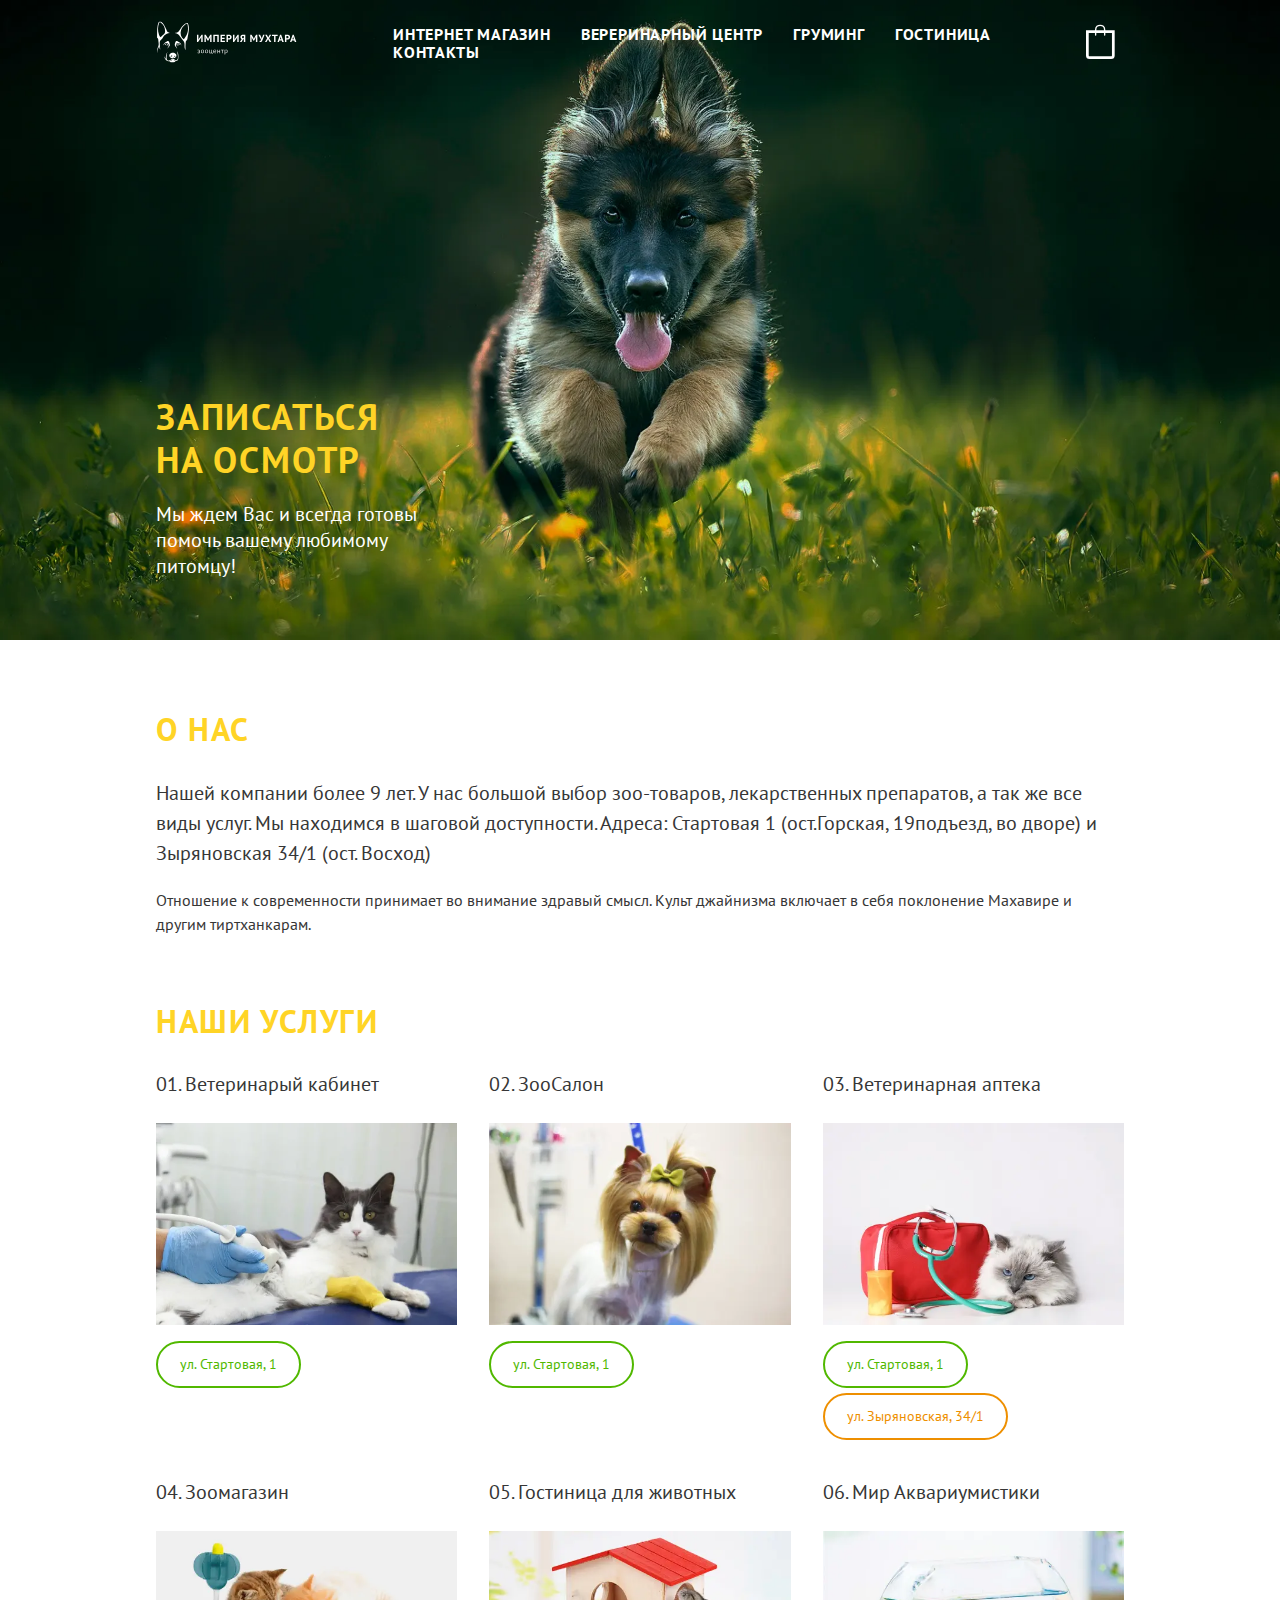
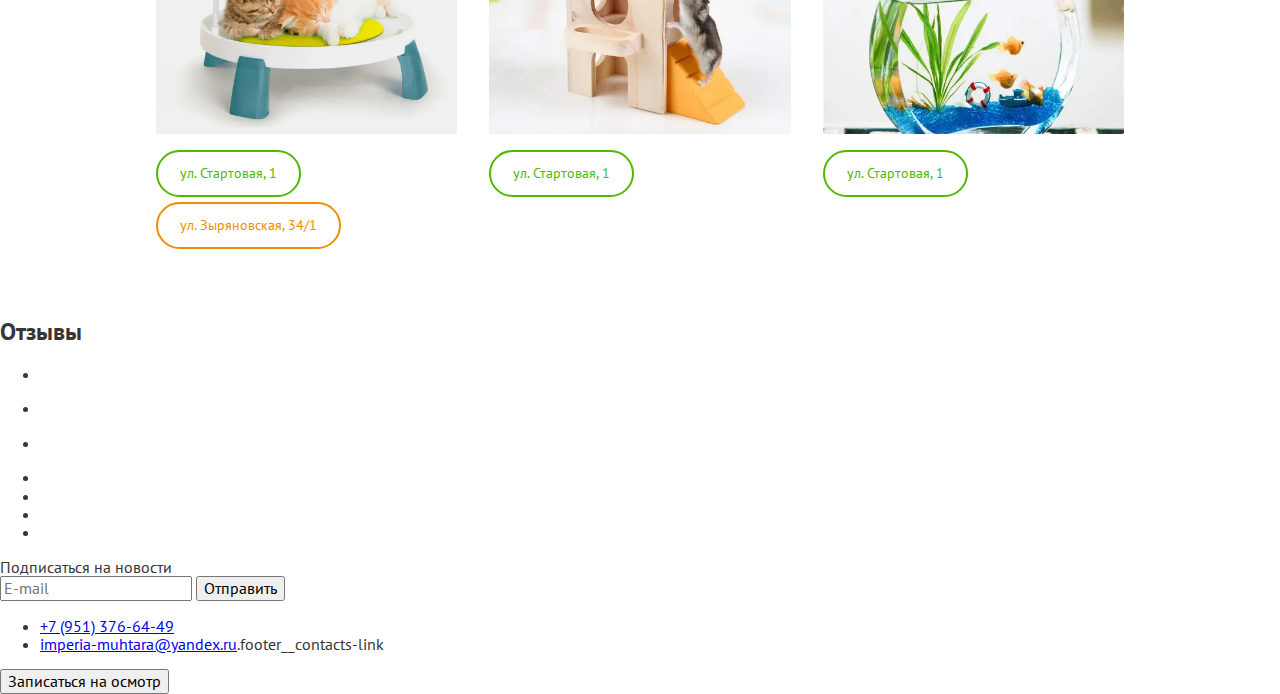
==== commit d6feb442: "make section services for mobile and desktop" ====
--- a/dest/index.html
+++ b/dest/index.html
@@ -56,43 +56,87 @@
           поклонение Махавире и другим тиртханкарам.
         </p>
       </section>
-      <section class="services">
-        <h2 class="sevrices__title">Наши услуги</h2>
+      <section class="services container">
+        <h2 class="sevrices__title title-h2">Наши услуги</h2>
         <ul class="services__list">
           <li class="sevices__item">
             <figure class="services__element">
               <figcaption class="services__element-title">01. Ветеринарый кабинет</figcaption>
-              <img src="" alt="" /><a href="" class="services__link"></a>
+              <img
+                class="services__img responsive-img"
+                width="512"
+                height="344"
+                src="img/services1.webp"
+                alt="Ветеринарый кабинет"
+              />
+              <a href="#" class="services__link">ул. Стартовая, 1</a>
             </figure>
           </li>
           <li class="sevices__item">
             <figure class="services__element">
               <figcaption class="services__element-title">02. ЗооСалон</figcaption>
-              <img src="" alt="" /><a href="" class="services__link"></a>
+              <img
+                class="services__img responsive-img"
+                width="512"
+                height="344"
+                src="img/services2.webp"
+                alt="ЗооСалон"
+              />
+              <a href="#" class="services__link">ул. Стартовая, 1</a>
             </figure>
           </li>
           <li class="sevices__item">
             <figure class="services__element">
               <figcaption class="services__element-title">03. Ветеринарная аптека</figcaption>
-              <img src="" alt="" /><a href="" class="services__link"></a>
+              <img
+                class="services__img responsive-img"
+                width="512"
+                height="344"
+                src="img/services3.webp"
+                alt="Ветеринарная аптека"
+              />
+              <a href="#" class="services__link">ул. Стартовая, 1</a>
+              <a href="#" class="services__link services__link-orange-border">ул. Зыряновская, 34/1</a>
             </figure>
           </li>
           <li class="sevices__item">
             <figure class="services__element">
               <figcaption class="services__element-title">04. Зоомагазин</figcaption>
-              <img src="" alt="" /><a href="" class="services__link"></a>
+              <img
+                class="services__img responsive-img"
+                width="512"
+                height="344"
+                src="img/services4.webp"
+                alt="Зоомагазин"
+              />
+              <a href="#" class="services__link">ул. Стартовая, 1</a>
+              <a href="#" class="services__link services__link-orange-border">ул. Зыряновская, 34/1</a>
             </figure>
           </li>
           <li class="sevices__item">
             <figure class="services__element">
               <figcaption class="services__element-title">05. Гостиница для животных</figcaption>
-              <img src="" alt="" /><a href="" class="services__link"></a>
+              <img
+                class="services__img responsive-img"
+                width="512"
+                height="344"
+                src="img/services5.webp"
+                alt="Гостиница для животных"
+              />
+              <a href="#" class="services__link">ул. Стартовая, 1</a>
             </figure>
           </li>
           <li class="sevices__item">
             <figure class="services__element">
               <figcaption class="services__element-title">06. Мир Аквариумистики</figcaption>
-              <img src="" alt="" /><a href="" class="services__link"></a>
+              <img
+                class="services__img responsive-img"
+                width="512"
+                height="344"
+                src="img/services6.webp"
+                alt="Мир Аквариумистики"
+              />
+              <a href="#" class="services__link">ул. Стартовая, 1</a>
             </figure>
           </li>
         </ul>
--- a/dest/css/styles.min.css
+++ b/dest/css/styles.min.css
@@ -1,2 +1,2 @@
-/*! normalize.css v8.0.1 | MIT License | github.com/necolas/normalize.css */html{line-height:1.15;-webkit-text-size-adjust:100%}body{margin:0}main{display:block}h1{font-size:2em;margin:.67em 0}hr{box-sizing:content-box;height:0;overflow:visible}pre{font-family:monospace,monospace;font-size:1em}a{background-color:transparent}abbr[title]{border-bottom:none;text-decoration:underline;-webkit-text-decoration:underline dotted;text-decoration:underline dotted}b,strong{font-weight:bolder}code,kbd,samp{font-family:monospace,monospace;font-size:1em}small{font-size:80%}sub,sup{font-size:75%;line-height:0;position:relative;vertical-align:baseline}sub{bottom:-.25em}sup{top:-.5em}img{border-style:none}button,input,optgroup,select,textarea{font-family:inherit;font-size:100%;line-height:1.15;margin:0}button,input{overflow:visible}button,select{text-transform:none}[type=button],[type=reset],[type=submit],button{-webkit-appearance:button}[type=button]::-moz-focus-inner,[type=reset]::-moz-focus-inner,[type=submit]::-moz-focus-inner,button::-moz-focus-inner{border-style:none;padding:0}[type=button]:-moz-focusring,[type=reset]:-moz-focusring,[type=submit]:-moz-focusring,button:-moz-focusring{outline:1px dotted ButtonText}fieldset{padding:.35em .75em .625em}legend{box-sizing:border-box;color:inherit;display:table;max-width:100%;padding:0;white-space:normal}progress{vertical-align:baseline}textarea{overflow:auto}[type=checkbox],[type=radio]{box-sizing:border-box;padding:0}[type=number]::-webkit-inner-spin-button,[type=number]::-webkit-outer-spin-button{height:auto}[type=search]{-webkit-appearance:textfield;outline-offset:-2px}[type=search]::-webkit-search-decoration{-webkit-appearance:none}::-webkit-file-upload-button{-webkit-appearance:button;font:inherit}details{display:block}summary{display:list-item}template{display:none}[hidden]{display:none}@font-face{font-family:'PT Sans';font-style:normal;font-display:swap;font-weight:400;src:local(''),url(../fonts/pt-sans-v16-latin_cyrillic-regular.woff2) format('woff2'),url(../fonts/pt-sans-v16-latin_cyrillic-regular.woff) format('woff')}@font-face{font-family:'PT Sans';font-style:normal;font-display:swap;font-weight:700;src:local(''),url(../fonts/pt-sans-v16-latin_cyrillic-700.woff2) format('woff2'),url(../fonts/pt-sans-v16-latin_cyrillic-700.woff) format('woff')}:root{box-sizing:border-box}*,::after,::before{box-sizing:inherit}.reset-list{margin:0;padding:0;list-style:none}.responsive-img{display:block;max-width:100%;height:auto}.visually-hidden{position:absolute;width:1px;height:1px;margin:-1px;border:0;padding:0;white-space:nowrap;clip:rect(0 0 0 0);overflow:hidden}a,button{cursor:pointer}body{font-family:'PT Sans',sans-serif;min-width:360px;color:#363636;background-image:url(../img/promo-mobile.webp);background-repeat:no-repeat;background-position:center 0;background-size:100% 640px}.container{margin:0 auto}.title-h2{align-items:center;letter-spacing:.05em;text-transform:uppercase;font-size:32px;line-height:130%;font-weight:700;color:#ffd426}.main-header{padding:15px;min-height:395px}.burger-menu,.button-cart{padding:0;border:0;background-color:transparent;z-index:10;grid-row:1/2}.burger-menu{padding:10px 8px;justify-self:start;align-self:start;grid-column:1/2}.button-cart{padding:7px 9px;justify-self:end;align-self:start;grid-column:3/4}.logo{grid-column:2/3;grid-row:1/2}.main-site-nav{display:grid;grid-template-columns:1fr 1fr 1fr;grid-template-rows:auto;align-items:center}.main-nav-list{grid-column:1/-1;grid-row:1/2;background-color:#000a06;margin-top:0;margin-left:0;margin-bottom:0;padding:10px;text-align:center;display:none;list-style:none}.main-nav-list__item:not(:last-child){margin-bottom:25px}.main-nav-list__link{text-decoration:none;text-transform:uppercase;color:#fff;font-weight:700;letter-spacing:.05em}.promo{padding-left:16px;padding-right:16px;margin-bottom:130px}.promo__button{display:block;background-color:transparent;padding:0;border:0;font-weight:700;font-size:36px;line-height:120%;letter-spacing:.05em;text-transform:uppercase;color:#ffd426;text-align:left}.promo__text{font-size:20px;line-height:130%;color:#fff;max-width:270px}.about{padding-left:16px;padding-right:16px;margin-bottom:65px}.about__text{font-size:20px;line-height:150%}.about__text-small{line-height:150%}.show{display:block}@media (min-width:620px){body{background-image:url(../img/promo.webp)}}@media (min-width:1200px){.container{max-width:1000px}.burger-menu{display:none}.button-cart{place-self:center center}.button-cart img{width:30px}.logo{grid-column:1/2}.main-site-nav{grid-template-columns:auto 1fr auto}.main-nav-list{grid-column:2/3;background-color:transparent;display:flex;flex-wrap:wrap;padding-left:90px}.main-nav-list__item:not(:last-child){margin-bottom:0;margin-right:30px}}@media (min-width:1632px){body{background-size:1920px auto}.container{max-width:1600px}.main-header{min-height:auto;margin-bottom:400px;padding-top:50px;padding-left:0;padding-right:0}.main-nav-list__item:not(:last-child){margin-right:56px}.promo{margin-bottom:360px}.promo__button{font-size:40px;line-height:130%;padding-right:40px;position:relative}.promo__button::before{content:'';position:absolute;width:40px;height:40px;bottom:7px;right:0;background-image:url(../img/icon-cursor-click.svg);background-repeat:no-repeat;background-position:center center}.promo__text{font-size:28px;line-height:130%;min-width:520px}.about{display:grid;grid-template-columns:2fr 1fr;grid-template-rows:auto auto}.about__title{grid-column:span 2;margin-bottom:64px}.about__text{max-width:780px;font-size:32px;margin-top:0}.about__text-small{max-width:380px;font-size:24px;margin-top:0}}
-/*# sourceMappingURL=[data-uri] */
+/*! normalize.css v8.0.1 | MIT License | github.com/necolas/normalize.css */html{line-height:1.15;-webkit-text-size-adjust:100%}body{margin:0}main{display:block}h1{font-size:2em;margin:.67em 0}hr{box-sizing:content-box;height:0;overflow:visible}pre{font-family:monospace,monospace;font-size:1em}a{background-color:transparent}abbr[title]{border-bottom:none;text-decoration:underline;-webkit-text-decoration:underline dotted;text-decoration:underline dotted}b,strong{font-weight:bolder}code,kbd,samp{font-family:monospace,monospace;font-size:1em}small{font-size:80%}sub,sup{font-size:75%;line-height:0;position:relative;vertical-align:baseline}sub{bottom:-.25em}sup{top:-.5em}img{border-style:none}button,input,optgroup,select,textarea{font-family:inherit;font-size:100%;line-height:1.15;margin:0}button,input{overflow:visible}button,select{text-transform:none}[type=button],[type=reset],[type=submit],button{-webkit-appearance:button}[type=button]::-moz-focus-inner,[type=reset]::-moz-focus-inner,[type=submit]::-moz-focus-inner,button::-moz-focus-inner{border-style:none;padding:0}[type=button]:-moz-focusring,[type=reset]:-moz-focusring,[type=submit]:-moz-focusring,button:-moz-focusring{outline:1px dotted ButtonText}fieldset{padding:.35em .75em .625em}legend{box-sizing:border-box;color:inherit;display:table;max-width:100%;padding:0;white-space:normal}progress{vertical-align:baseline}textarea{overflow:auto}[type=checkbox],[type=radio]{box-sizing:border-box;padding:0}[type=number]::-webkit-inner-spin-button,[type=number]::-webkit-outer-spin-button{height:auto}[type=search]{-webkit-appearance:textfield;outline-offset:-2px}[type=search]::-webkit-search-decoration{-webkit-appearance:none}::-webkit-file-upload-button{-webkit-appearance:button;font:inherit}details{display:block}summary{display:list-item}template{display:none}[hidden]{display:none}@font-face{font-family:'PT Sans';font-style:normal;font-display:swap;font-weight:400;src:local(''),url(../fonts/pt-sans-v16-latin_cyrillic-regular.woff2) format('woff2'),url(../fonts/pt-sans-v16-latin_cyrillic-regular.woff) format('woff')}@font-face{font-family:'PT Sans';font-style:normal;font-display:swap;font-weight:700;src:local(''),url(../fonts/pt-sans-v16-latin_cyrillic-700.woff2) format('woff2'),url(../fonts/pt-sans-v16-latin_cyrillic-700.woff) format('woff')}:root{box-sizing:border-box}*,::after,::before{box-sizing:inherit}.reset-list{margin:0;padding:0;list-style:none}.responsive-img{display:block;width:100%;height:auto}.visually-hidden{position:absolute;width:1px;height:1px;margin:-1px;border:0;padding:0;white-space:nowrap;clip:rect(0 0 0 0);overflow:hidden}a,button{cursor:pointer}body{font-family:'PT Sans',sans-serif;min-width:360px;color:#363636;background-image:url(../img/promo-mobile.webp);background-repeat:no-repeat;background-position:center 0;background-size:100% 640px}.container{margin:0 auto;padding-left:16px;padding-right:16px}.title-h2{align-items:center;letter-spacing:.05em;text-transform:uppercase;font-size:32px;line-height:130%;font-weight:700;color:#ffd426}.main-header{padding:15px;min-height:395px}.burger-menu,.button-cart{padding:0;border:0;background-color:transparent;z-index:10;grid-row:1/2}.burger-menu{padding:10px 8px;justify-self:start;align-self:start;grid-column:1/2}.button-cart{padding:7px 9px;justify-self:end;align-self:start;grid-column:3/4}.logo{grid-column:2/3;grid-row:1/2}.main-site-nav{display:grid;grid-template-columns:1fr 1fr 1fr;grid-template-rows:auto;align-items:center}.main-nav-list{grid-column:1/-1;grid-row:1/2;background-color:#000a06;margin-top:0;margin-left:0;margin-bottom:0;padding:10px;text-align:center;display:none;list-style:none}.main-nav-list__item:not(:last-child){margin-bottom:25px}.main-nav-list__link{text-decoration:none;text-transform:uppercase;color:#fff;font-weight:700;letter-spacing:.05em}.promo{margin-bottom:130px}.promo__button{display:block;background-color:transparent;padding:0;border:0;font-weight:700;font-size:36px;line-height:120%;letter-spacing:.05em;text-transform:uppercase;color:#ffd426;text-align:left}.promo__text{font-size:20px;line-height:130%;color:#fff;max-width:270px}.about{margin-bottom:65px}.about__text{font-size:20px;line-height:150%}.about__text-small{line-height:150%}.services{margin-bottom:64px}.services__title{margin-bottom:32px}.services__list{margin:0;padding:0;list-style:none;display:grid;grid-template-columns:repeat(auto-fit,minmax(286px,1fr));gap:32px;justify-content:center}.services__element{margin:0}.services__element-title{margin-bottom:24px;font-size:20px;line-height:150%}.services__img{margin-bottom:16px}.services__link{display:inline-block;font-size:14px;line-height:150%;text-decoration:none;color:#51b800;border:2px solid #51b800;box-sizing:border-box;border-radius:95px;padding:11px 22px;margin-right:2px;margin-bottom:5px}.services__link-orange-border{border-color:#ee8f00;color:#ee8f00;margin-right:0}.show{display:block}@media (min-width:620px){body{background-image:url(../img/promo.webp)}}@media (min-width:1200px){.container{max-width:1000px}.burger-menu{display:none}.button-cart{place-self:center center}.button-cart img{width:30px}.logo{grid-column:1/2}.main-site-nav{grid-template-columns:auto 1fr auto}.main-nav-list{grid-column:2/3;background-color:transparent;display:flex;flex-wrap:wrap;padding-left:90px}.main-nav-list__item:not(:last-child){margin-bottom:0;margin-right:30px}}@media (min-width:1632px){body{background-size:1920px auto}.container{max-width:1600px;padding-left:0;padding-right:0}.title-h2{font-size:36px}.main-header{min-height:auto;margin-bottom:400px;padding-top:50px;padding-left:0;padding-right:0}.main-nav-list__item:not(:last-child){margin-right:56px}.promo{margin-bottom:360px}.promo__button{font-size:40px;line-height:130%;padding-right:40px;position:relative}.promo__button::before{content:'';position:absolute;width:40px;height:40px;bottom:7px;right:0;background-image:url(../img/icon-cursor-click.svg);background-repeat:no-repeat;background-position:center center}.promo__text{font-size:28px;line-height:130%;min-width:520px}.about{display:grid;grid-template-columns:2fr 1fr;grid-template-rows:auto auto}.about__title{grid-column:span 2;margin-bottom:64px}.about__text{max-width:780px;font-size:32px;margin-top:0}.about__text-small{max-width:380px;font-size:24px;margin-top:0}.services__title{margin-bottom:64px}.services__list{grid-template-columns:repeat(auto-fit,minmax(512px,1fr));gap:64px 32px}.services__element-title{font-size:24px}.services__img{margin-bottom:24px}.services__link{margin-right:24px;font-size:16px;padding:17px 42px;color:#158400;border:2px solid #158400}.services__link-orange-border{color:#ee8f00;border:2px solid #ee8f00}}
+/*# sourceMappingURL=[data-uri] */
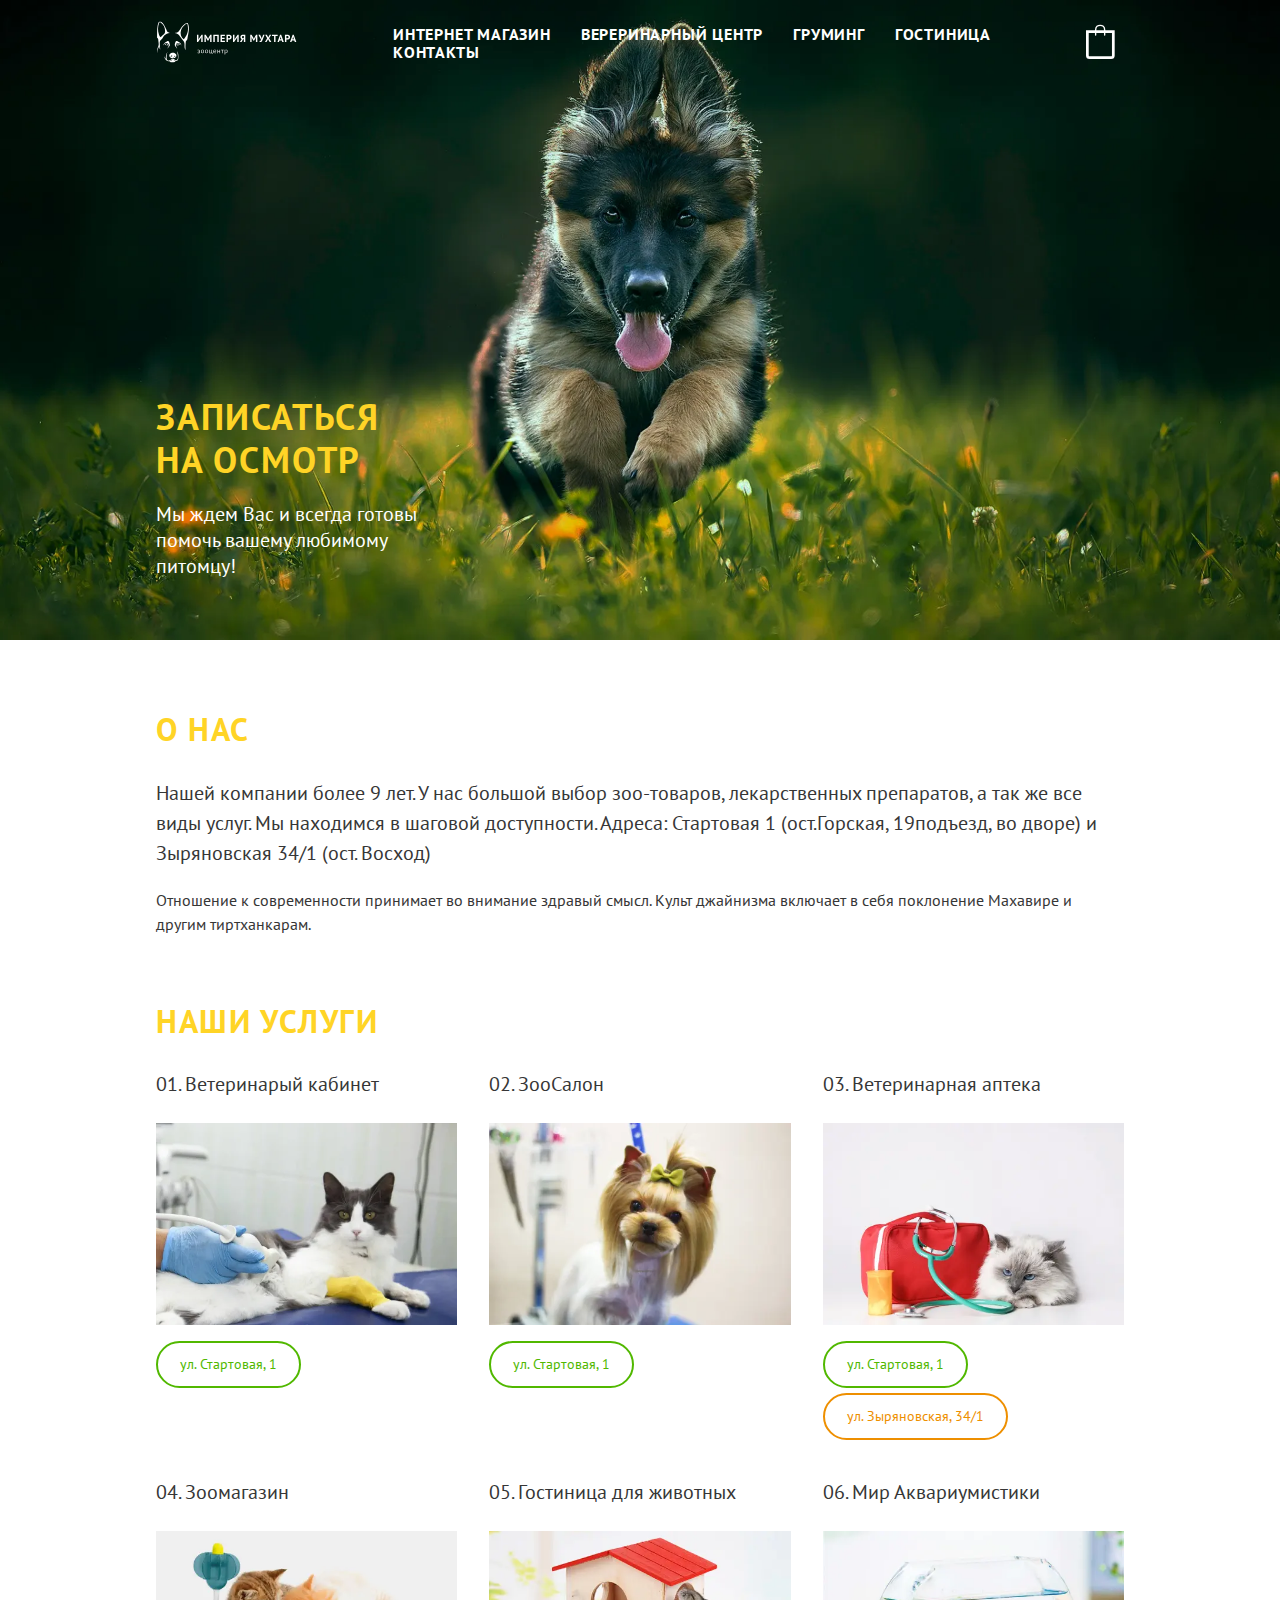
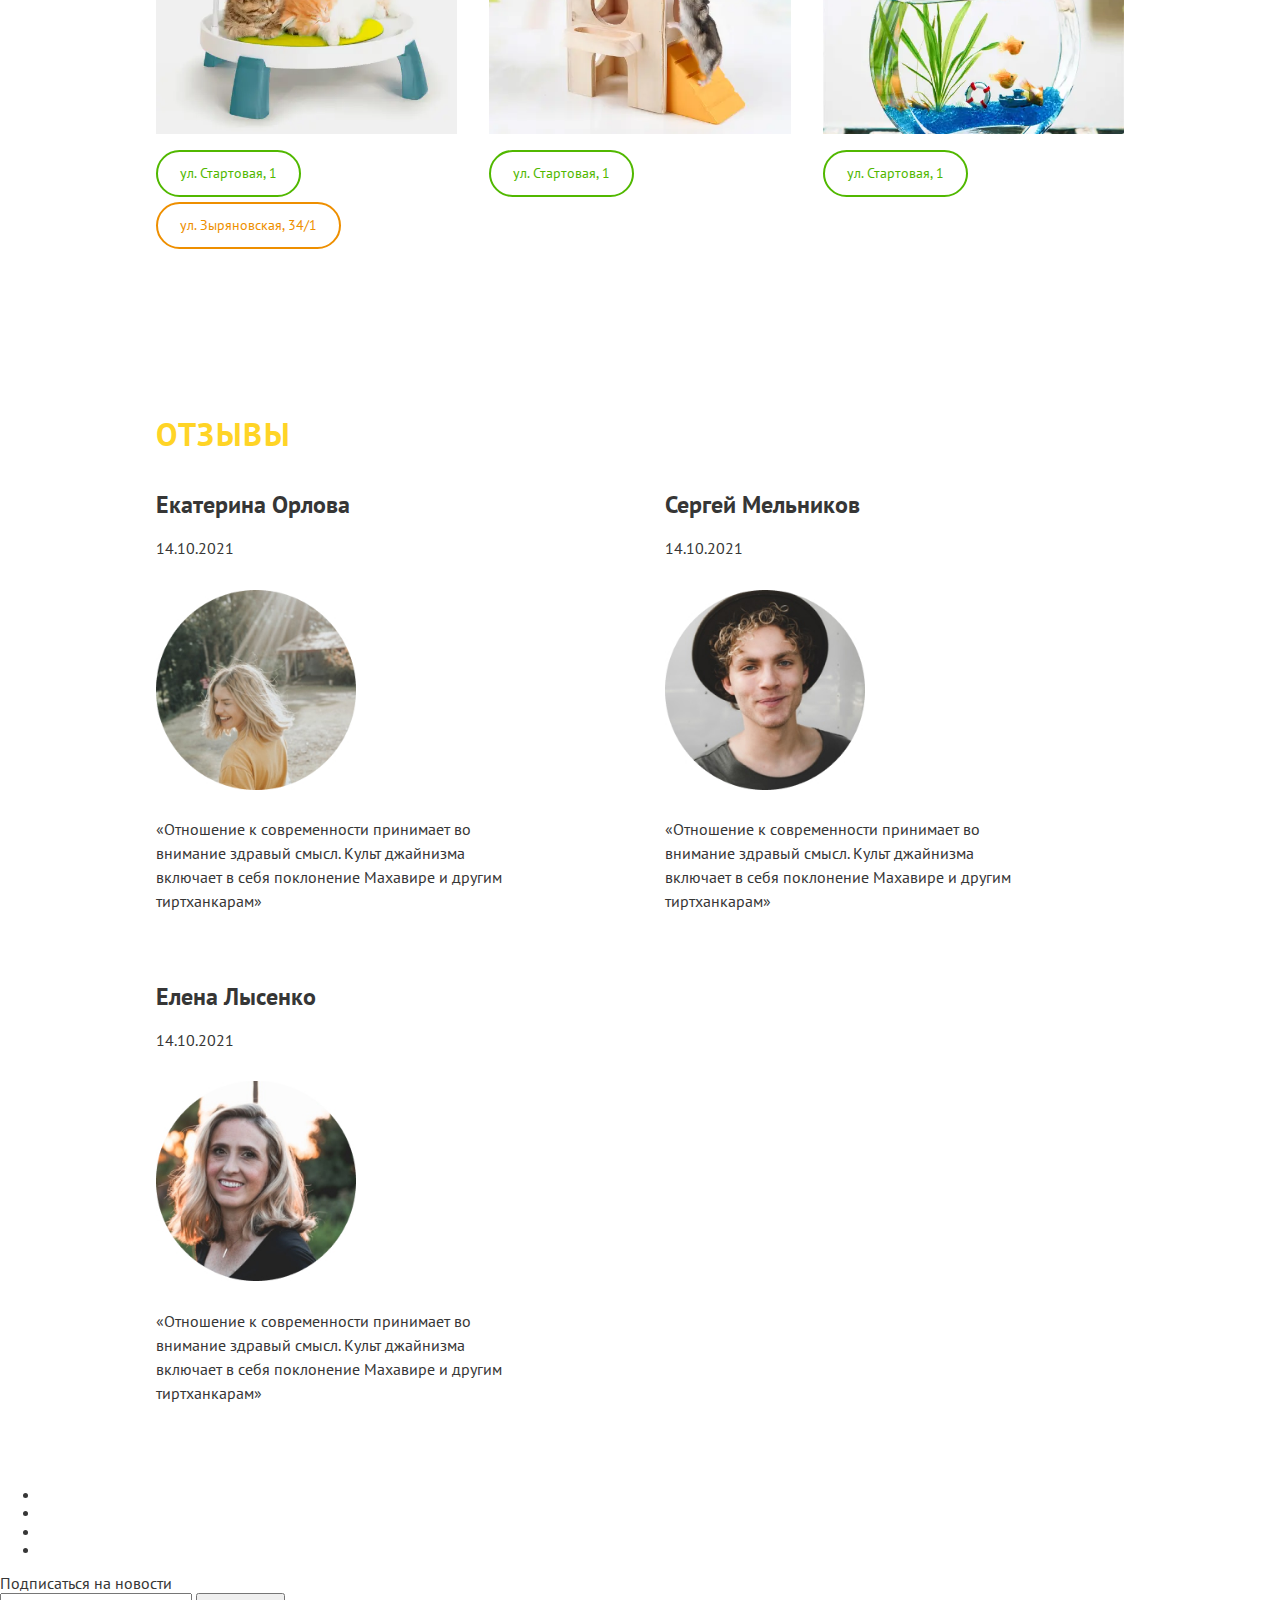
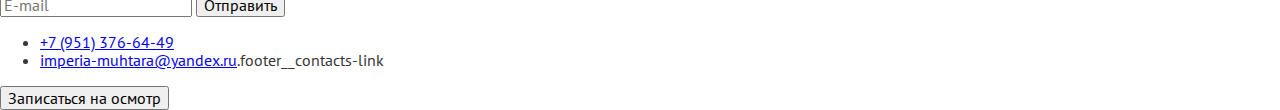
==== commit a979b642: "make section reviews for mobile and desktop" ====
--- a/dest/index.html
+++ b/dest/index.html
@@ -141,31 +141,58 @@
           </li>
         </ul>
       </section>
-      <section class="reviews">
-        <h2 class="reviews__title">Отзывы</h2>
+      <section class="reviews container">
+        <h2 class="reviews__title title-h2">Отзывы</h2>
         <ul class="reviews__list">
           <li class="reviews__item">
-            <img src="" alt="" class="reviews__img" />
             <blockquote class="reviews__quote">
-              <cite class="reviews__user"></cite>
-              <time datetime="" class="reviews__time"></time>
-              <p class="reviews__text"></p>
+              <cite class="reviews__user">Екатерина Орлова</cite>
+              <time datetime="2021-10-14" class="reviews__time">14.10.2021</time>
+              <img
+                src="img/foto_review_1.jpg"
+                width="240"
+                height="240"
+                alt="Екатерина Орлова"
+                class="reviews__img"
+              />
+              <p class="reviews__text">
+                «Отношение к современности принимает во внимание здравый смысл. Культ джайнизма включает в
+                себя поклонение Махавире и другим тиртханкарам»
+              </p>
             </blockquote>
           </li>
           <li class="reviews__item">
-            <img src="" alt="" class="reviews__img" />
             <blockquote class="reviews__quote">
-              <cite class="reviews__user"></cite>
-              <time datetime="" class="reviews__time"></time>
-              <p class="reviews__text"></p>
+              <cite class="reviews__user">Сергей Мельников</cite>
+              <time datetime="2021-10-14" class="reviews__time">14.10.2021</time>
+              <img
+                src="img/foto_review_2.jpg"
+                width="240"
+                height="240"
+                alt="Сергей Мельников"
+                class="reviews__img"
+              />
+              <p class="reviews__text">
+                «Отношение к современности принимает во внимание здравый смысл. Культ джайнизма включает в
+                себя поклонение Махавире и другим тиртханкарам»
+              </p>
             </blockquote>
           </li>
           <li class="reviews__item">
-            <img src="" alt="" class="reviews__img" />
             <blockquote class="reviews__quote">
-              <cite class="reviews__user"></cite>
-              <time datetime="" class="reviews__time"></time>
-              <p class="reviews__text"></p>
+              <cite class="reviews__user">Елена Лысенко</cite>
+              <time datetime="2021-10-14" class="reviews__time">14.10.2021</time>
+              <img
+                src="img/foto_review_3.jpg"
+                width="240"
+                height="240"
+                alt="Елена Лысенко"
+                class="reviews__img"
+              />
+              <p class="reviews__text">
+                «Отношение к современности принимает во внимание здравый смысл. Культ джайнизма включает в
+                себя поклонение Махавире и другим тиртханкарам»
+              </p>
             </blockquote>
           </li>
         </ul>
@@ -174,10 +201,10 @@
     <footer class="main-footer">
       <div class="logo"></div>
       <ul class="footer__nav-list">
-        <li class="footer__nav-item"><a href="" class="footer__nav-link"></a></li>
-        <li class="footer__nav-item"><a href="" class="footer__nav-link"></a></li>
-        <li class="footer__nav-item"><a href="" class="footer__nav-link"></a></li>
-        <li class="footer__nav-item"><a href="" class="footer__nav-link"></a></li>
+        <li class="footer__nav-item"><a href="#" class="footer__nav-link"></a></li>
+        <li class="footer__nav-item"><a href="#" class="footer__nav-link"></a></li>
+        <li class="footer__nav-item"><a href="#" class="footer__nav-link"></a></li>
+        <li class="footer__nav-item"><a href="#" class="footer__nav-link"></a></li>
       </ul>
       <form class="subsribe">
         <legend>Подписаться на новости</legend>
--- a/dest/css/styles.min.css
+++ b/dest/css/styles.min.css
@@ -1,2 +1,2 @@
-/*! normalize.css v8.0.1 | MIT License | github.com/necolas/normalize.css */html{line-height:1.15;-webkit-text-size-adjust:100%}body{margin:0}main{display:block}h1{font-size:2em;margin:.67em 0}hr{box-sizing:content-box;height:0;overflow:visible}pre{font-family:monospace,monospace;font-size:1em}a{background-color:transparent}abbr[title]{border-bottom:none;text-decoration:underline;-webkit-text-decoration:underline dotted;text-decoration:underline dotted}b,strong{font-weight:bolder}code,kbd,samp{font-family:monospace,monospace;font-size:1em}small{font-size:80%}sub,sup{font-size:75%;line-height:0;position:relative;vertical-align:baseline}sub{bottom:-.25em}sup{top:-.5em}img{border-style:none}button,input,optgroup,select,textarea{font-family:inherit;font-size:100%;line-height:1.15;margin:0}button,input{overflow:visible}button,select{text-transform:none}[type=button],[type=reset],[type=submit],button{-webkit-appearance:button}[type=button]::-moz-focus-inner,[type=reset]::-moz-focus-inner,[type=submit]::-moz-focus-inner,button::-moz-focus-inner{border-style:none;padding:0}[type=button]:-moz-focusring,[type=reset]:-moz-focusring,[type=submit]:-moz-focusring,button:-moz-focusring{outline:1px dotted ButtonText}fieldset{padding:.35em .75em .625em}legend{box-sizing:border-box;color:inherit;display:table;max-width:100%;padding:0;white-space:normal}progress{vertical-align:baseline}textarea{overflow:auto}[type=checkbox],[type=radio]{box-sizing:border-box;padding:0}[type=number]::-webkit-inner-spin-button,[type=number]::-webkit-outer-spin-button{height:auto}[type=search]{-webkit-appearance:textfield;outline-offset:-2px}[type=search]::-webkit-search-decoration{-webkit-appearance:none}::-webkit-file-upload-button{-webkit-appearance:button;font:inherit}details{display:block}summary{display:list-item}template{display:none}[hidden]{display:none}@font-face{font-family:'PT Sans';font-style:normal;font-display:swap;font-weight:400;src:local(''),url(../fonts/pt-sans-v16-latin_cyrillic-regular.woff2) format('woff2'),url(../fonts/pt-sans-v16-latin_cyrillic-regular.woff) format('woff')}@font-face{font-family:'PT Sans';font-style:normal;font-display:swap;font-weight:700;src:local(''),url(../fonts/pt-sans-v16-latin_cyrillic-700.woff2) format('woff2'),url(../fonts/pt-sans-v16-latin_cyrillic-700.woff) format('woff')}:root{box-sizing:border-box}*,::after,::before{box-sizing:inherit}.reset-list{margin:0;padding:0;list-style:none}.responsive-img{display:block;width:100%;height:auto}.visually-hidden{position:absolute;width:1px;height:1px;margin:-1px;border:0;padding:0;white-space:nowrap;clip:rect(0 0 0 0);overflow:hidden}a,button{cursor:pointer}body{font-family:'PT Sans',sans-serif;min-width:360px;color:#363636;background-image:url(../img/promo-mobile.webp);background-repeat:no-repeat;background-position:center 0;background-size:100% 640px}.container{margin:0 auto;padding-left:16px;padding-right:16px}.title-h2{align-items:center;letter-spacing:.05em;text-transform:uppercase;font-size:32px;line-height:130%;font-weight:700;color:#ffd426}.main-header{padding:15px;min-height:395px}.burger-menu,.button-cart{padding:0;border:0;background-color:transparent;z-index:10;grid-row:1/2}.burger-menu{padding:10px 8px;justify-self:start;align-self:start;grid-column:1/2}.button-cart{padding:7px 9px;justify-self:end;align-self:start;grid-column:3/4}.logo{grid-column:2/3;grid-row:1/2}.main-site-nav{display:grid;grid-template-columns:1fr 1fr 1fr;grid-template-rows:auto;align-items:center}.main-nav-list{grid-column:1/-1;grid-row:1/2;background-color:#000a06;margin-top:0;margin-left:0;margin-bottom:0;padding:10px;text-align:center;display:none;list-style:none}.main-nav-list__item:not(:last-child){margin-bottom:25px}.main-nav-list__link{text-decoration:none;text-transform:uppercase;color:#fff;font-weight:700;letter-spacing:.05em}.promo{margin-bottom:130px}.promo__button{display:block;background-color:transparent;padding:0;border:0;font-weight:700;font-size:36px;line-height:120%;letter-spacing:.05em;text-transform:uppercase;color:#ffd426;text-align:left}.promo__text{font-size:20px;line-height:130%;color:#fff;max-width:270px}.about{margin-bottom:65px}.about__text{font-size:20px;line-height:150%}.about__text-small{line-height:150%}.services{margin-bottom:64px}.services__title{margin-bottom:32px}.services__list{margin:0;padding:0;list-style:none;display:grid;grid-template-columns:repeat(auto-fit,minmax(286px,1fr));gap:32px;justify-content:center}.services__element{margin:0}.services__element-title{margin-bottom:24px;font-size:20px;line-height:150%}.services__img{margin-bottom:16px}.services__link{display:inline-block;font-size:14px;line-height:150%;text-decoration:none;color:#51b800;border:2px solid #51b800;box-sizing:border-box;border-radius:95px;padding:11px 22px;margin-right:2px;margin-bottom:5px}.services__link-orange-border{border-color:#ee8f00;color:#ee8f00;margin-right:0}.show{display:block}@media (min-width:620px){body{background-image:url(../img/promo.webp)}}@media (min-width:1200px){.container{max-width:1000px}.burger-menu{display:none}.button-cart{place-self:center center}.button-cart img{width:30px}.logo{grid-column:1/2}.main-site-nav{grid-template-columns:auto 1fr auto}.main-nav-list{grid-column:2/3;background-color:transparent;display:flex;flex-wrap:wrap;padding-left:90px}.main-nav-list__item:not(:last-child){margin-bottom:0;margin-right:30px}}@media (min-width:1632px){body{background-size:1920px auto}.container{max-width:1600px;padding-left:0;padding-right:0}.title-h2{font-size:36px}.main-header{min-height:auto;margin-bottom:400px;padding-top:50px;padding-left:0;padding-right:0}.main-nav-list__item:not(:last-child){margin-right:56px}.promo{margin-bottom:360px}.promo__button{font-size:40px;line-height:130%;padding-right:40px;position:relative}.promo__button::before{content:'';position:absolute;width:40px;height:40px;bottom:7px;right:0;background-image:url(../img/icon-cursor-click.svg);background-repeat:no-repeat;background-position:center center}.promo__text{font-size:28px;line-height:130%;min-width:520px}.about{display:grid;grid-template-columns:2fr 1fr;grid-template-rows:auto auto}.about__title{grid-column:span 2;margin-bottom:64px}.about__text{max-width:780px;font-size:32px;margin-top:0}.about__text-small{max-width:380px;font-size:24px;margin-top:0}.services__title{margin-bottom:64px}.services__list{grid-template-columns:repeat(auto-fit,minmax(512px,1fr));gap:64px 32px}.services__element-title{font-size:24px}.services__img{margin-bottom:24px}.services__link{margin-right:24px;font-size:16px;padding:17px 42px;color:#158400;border:2px solid #158400}.services__link-orange-border{color:#ee8f00;border:2px solid #ee8f00}}
-/*# sourceMappingURL=[data-uri] */
+/*! normalize.css v8.0.1 | MIT License | github.com/necolas/normalize.css */html{line-height:1.15;-webkit-text-size-adjust:100%}body{margin:0}main{display:block}h1{font-size:2em;margin:.67em 0}hr{box-sizing:content-box;height:0;overflow:visible}pre{font-family:monospace,monospace;font-size:1em}a{background-color:transparent}abbr[title]{border-bottom:none;text-decoration:underline;-webkit-text-decoration:underline dotted;text-decoration:underline dotted}b,strong{font-weight:bolder}code,kbd,samp{font-family:monospace,monospace;font-size:1em}small{font-size:80%}sub,sup{font-size:75%;line-height:0;position:relative;vertical-align:baseline}sub{bottom:-.25em}sup{top:-.5em}img{border-style:none}button,input,optgroup,select,textarea{font-family:inherit;font-size:100%;line-height:1.15;margin:0}button,input{overflow:visible}button,select{text-transform:none}[type=button],[type=reset],[type=submit],button{-webkit-appearance:button}[type=button]::-moz-focus-inner,[type=reset]::-moz-focus-inner,[type=submit]::-moz-focus-inner,button::-moz-focus-inner{border-style:none;padding:0}[type=button]:-moz-focusring,[type=reset]:-moz-focusring,[type=submit]:-moz-focusring,button:-moz-focusring{outline:1px dotted ButtonText}fieldset{padding:.35em .75em .625em}legend{box-sizing:border-box;color:inherit;display:table;max-width:100%;padding:0;white-space:normal}progress{vertical-align:baseline}textarea{overflow:auto}[type=checkbox],[type=radio]{box-sizing:border-box;padding:0}[type=number]::-webkit-inner-spin-button,[type=number]::-webkit-outer-spin-button{height:auto}[type=search]{-webkit-appearance:textfield;outline-offset:-2px}[type=search]::-webkit-search-decoration{-webkit-appearance:none}::-webkit-file-upload-button{-webkit-appearance:button;font:inherit}details{display:block}summary{display:list-item}template{display:none}[hidden]{display:none}@font-face{font-family:'PT Sans';font-style:normal;font-display:swap;font-weight:400;src:local(''),url(../fonts/pt-sans-v16-latin_cyrillic-regular.woff2) format('woff2'),url(../fonts/pt-sans-v16-latin_cyrillic-regular.woff) format('woff')}@font-face{font-family:'PT Sans';font-style:normal;font-display:swap;font-weight:700;src:local(''),url(../fonts/pt-sans-v16-latin_cyrillic-700.woff2) format('woff2'),url(../fonts/pt-sans-v16-latin_cyrillic-700.woff) format('woff')}:root{box-sizing:border-box}*,::after,::before{box-sizing:inherit}.reset-list{margin:0;padding:0;list-style:none}.responsive-img{display:block;width:100%;height:auto}.visually-hidden{position:absolute;width:1px;height:1px;margin:-1px;border:0;padding:0;white-space:nowrap;clip:rect(0 0 0 0);overflow:hidden}a,button{cursor:pointer}body{font-family:'PT Sans',sans-serif;min-width:360px;color:#363636;background-image:url(../img/promo-mobile.webp);background-repeat:no-repeat;background-position:center 0;background-size:100% 640px}.container{margin:0 auto;padding-left:16px;padding-right:16px}.title-h2{align-items:center;letter-spacing:.05em;text-transform:uppercase;font-size:32px;line-height:130%;font-weight:700;color:#ffd426}.main-header{padding:15px;min-height:395px}.burger-menu,.button-cart{padding:0;border:0;background-color:transparent;z-index:10;grid-row:1/2}.burger-menu{padding:10px 8px;justify-self:start;align-self:start;grid-column:1/2}.button-cart{padding:7px 9px;justify-self:end;align-self:start;grid-column:3/4}.logo{grid-column:2/3;grid-row:1/2}.main-site-nav{display:grid;grid-template-columns:1fr 1fr 1fr;grid-template-rows:auto;align-items:center}.main-nav-list{grid-column:1/-1;grid-row:1/2;background-color:#000a06;margin-top:0;margin-left:0;margin-bottom:0;padding:10px;text-align:center;display:none;list-style:none}.main-nav-list__item:not(:last-child){margin-bottom:25px}.main-nav-list__link{text-decoration:none;text-transform:uppercase;color:#fff;font-weight:700;letter-spacing:.05em}.promo{margin-bottom:130px}.promo__button{display:block;background-color:transparent;padding:0;border:0;font-weight:700;font-size:36px;line-height:120%;letter-spacing:.05em;text-transform:uppercase;color:#ffd426;text-align:left}.promo__text{font-size:20px;line-height:130%;color:#fff;max-width:270px}.about{margin-bottom:65px}.about__text{font-size:20px;line-height:150%}.about__text-small{line-height:150%}.services{margin-bottom:64px}.services__title{margin-bottom:32px}.services__list{margin:0;padding:0;list-style:none;display:grid;grid-template-columns:repeat(auto-fit,minmax(286px,1fr));gap:32px;justify-content:center}.services__element{margin:0}.services__element-title{margin-bottom:24px;font-size:20px;line-height:150%}.services__img{margin-bottom:16px}.services__link{display:inline-block;font-size:14px;line-height:150%;text-decoration:none;color:#51b800;border:2px solid #51b800;box-sizing:border-box;border-radius:95px;padding:11px 22px;margin-right:2px;margin-bottom:5px}.services__link-orange-border{border-color:#ee8f00;color:#ee8f00;margin-right:0}.reviews{margin-bottom:64px}.reviews__title{margin-bottom:32px}.reviews__quote{margin:0}.reviews__list{margin:0;padding:0;list-style:none;display:grid;grid-template-columns:repeat(auto-fit,minmax(328px,1fr));gap:50px}.reviews__user{display:inline-block;margin-bottom:16px;font-weight:700;font-size:24px;line-height:150%;font-style:normal}.reviews__time{display:block;margin-bottom:24px}.reviews__img{max-width:200px;height:auto;margin-bottom:24px}.reviews__text{margin-top:0;line-height:150%;max-width:375px}.show{display:block}@media (min-width:620px){body{background-image:url(../img/promo.webp)}}@media (min-width:1200px){.container{max-width:1000px}.burger-menu{display:none}.button-cart{place-self:center center}.button-cart img{width:30px}.logo{grid-column:1/2}.main-site-nav{grid-template-columns:auto 1fr auto}.main-nav-list{grid-column:2/3;background-color:transparent;display:flex;flex-wrap:wrap;padding-left:90px}.main-nav-list__item:not(:last-child){margin-bottom:0;margin-right:30px}.services{margin-bottom:160px}.reviews__time{margin-bottom:32px}}@media (min-width:1632px){body{background-size:1920px auto}.container{max-width:1600px;padding-left:0;padding-right:0}.title-h2{font-size:36px}.main-header{min-height:auto;margin-bottom:400px;padding-top:50px;padding-left:0;padding-right:0}.main-nav-list__item:not(:last-child){margin-right:56px}.promo{margin-bottom:360px}.promo__button{font-size:40px;line-height:130%;padding-right:40px;position:relative}.promo__button::before{content:'';position:absolute;width:40px;height:40px;bottom:7px;right:0;background-image:url(../img/icon-cursor-click.svg);background-repeat:no-repeat;background-position:center center}.promo__text{font-size:28px;line-height:130%;min-width:520px}.about{display:grid;grid-template-columns:2fr 1fr;grid-template-rows:auto auto}.about__title{grid-column:span 2;margin-bottom:64px}.about__text{max-width:780px;font-size:32px;margin-top:0}.about__text-small{max-width:380px;font-size:24px;margin-top:0}.services__title{margin-bottom:64px}.services__list{grid-template-columns:repeat(auto-fit,minmax(512px,1fr));gap:64px 32px}.services__element-title{font-size:24px}.services__img{margin-bottom:24px}.services__link{margin-right:24px;font-size:16px;padding:17px 42px;color:#158400;border:2px solid #158400}.services__link-orange-border{color:#ee8f00;border:2px solid #ee8f00}.reviews{margin-bottom:160px}.reviews__title{margin-bottom:95px}.reviews__img{max-width:240px}}
+/*# sourceMappingURL=[data-uri] */
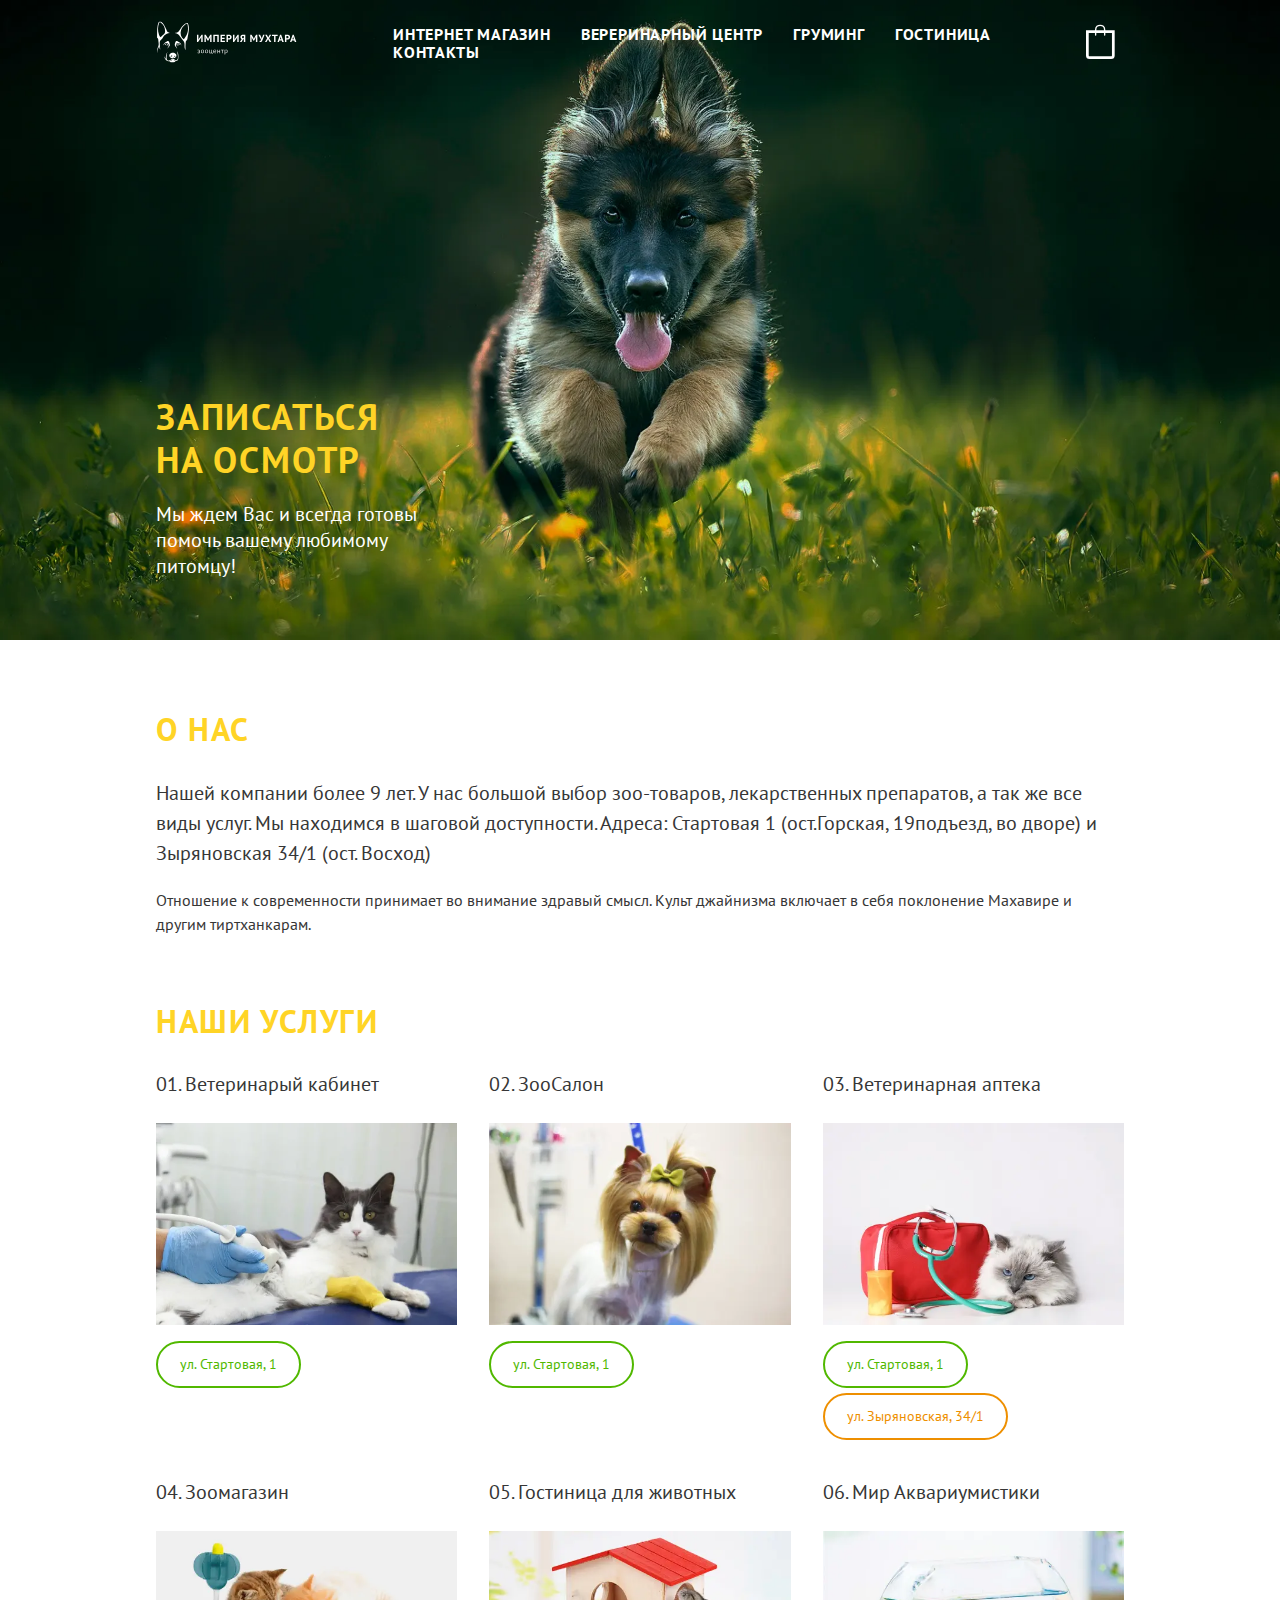
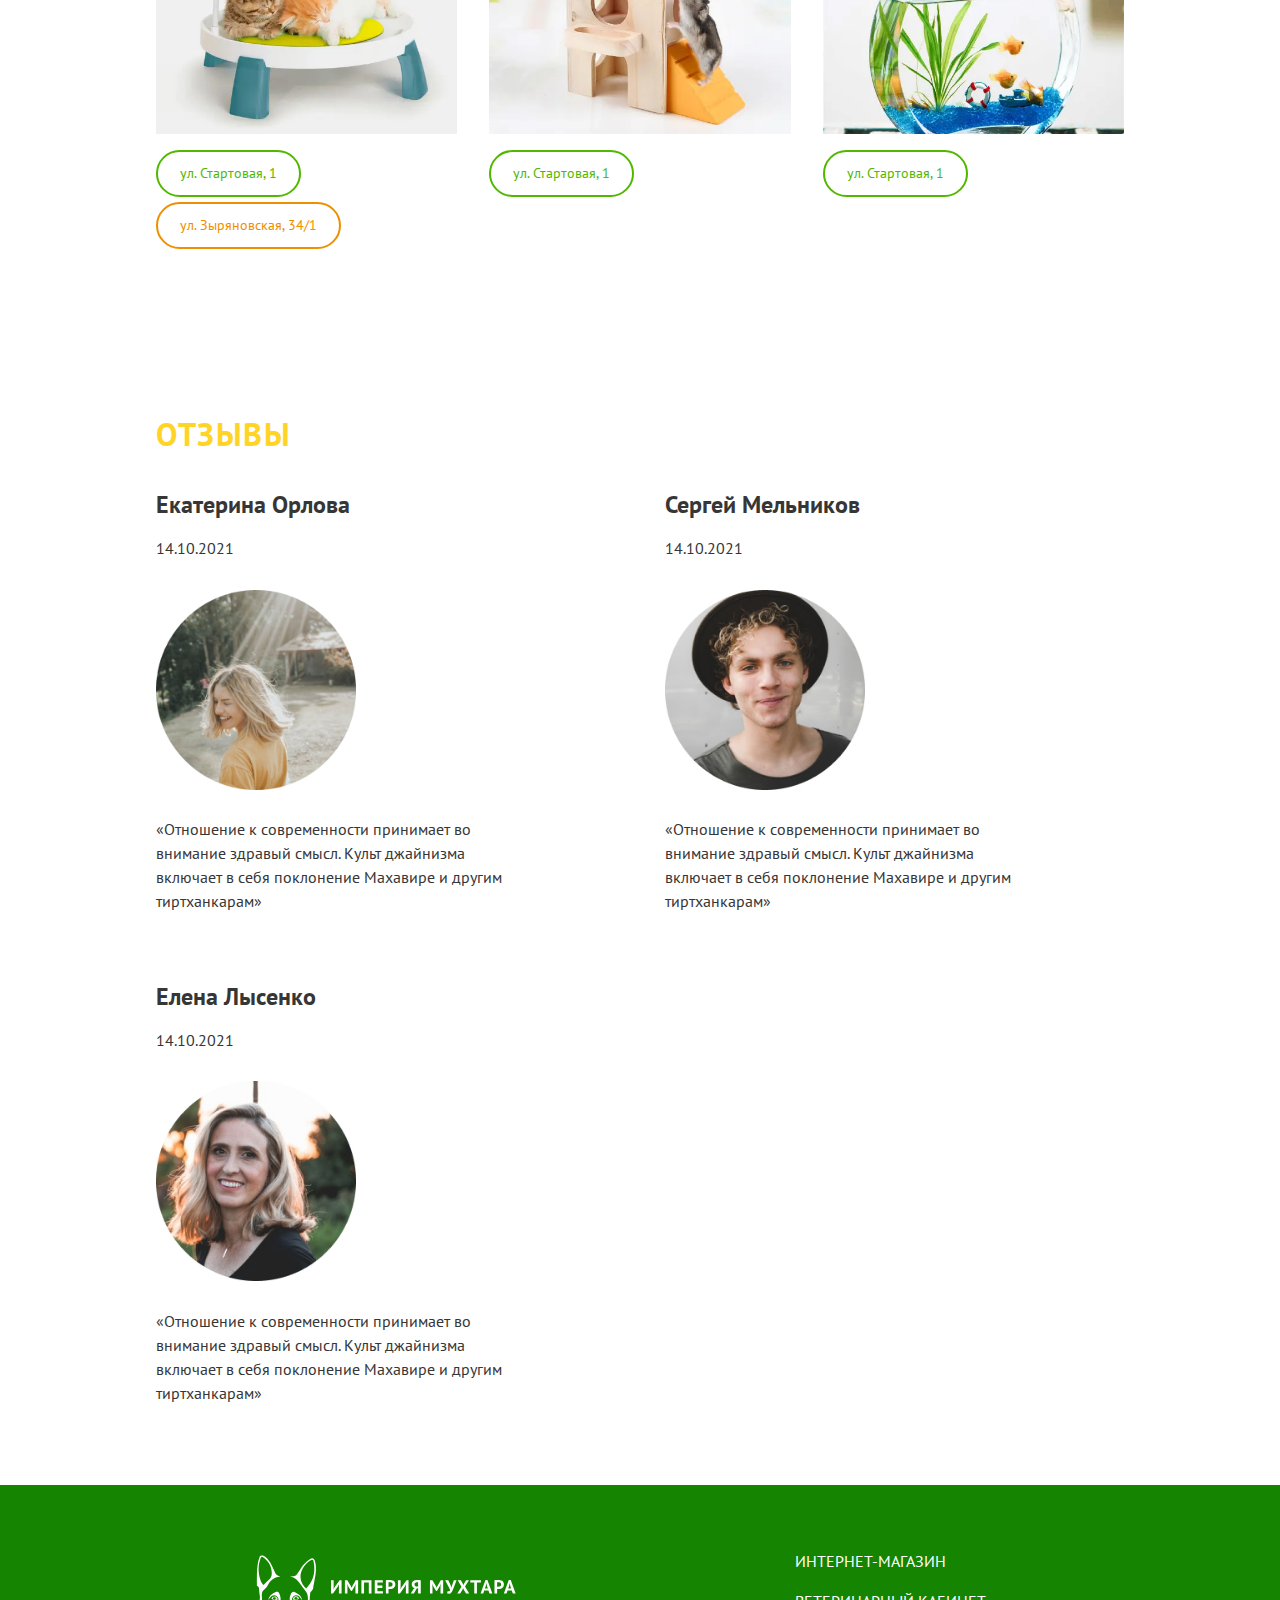
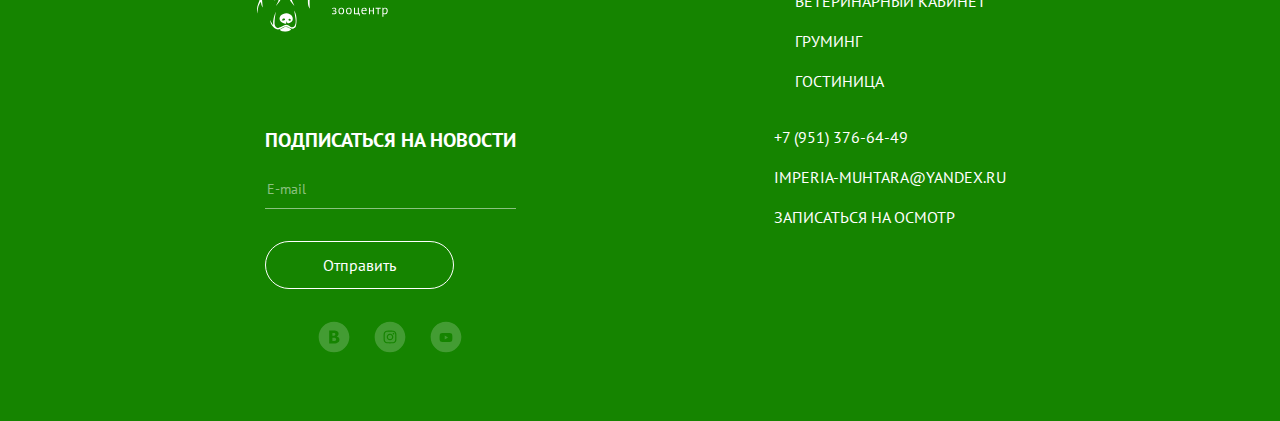
==== commit 37e5f69d: "make footer mobile and desktop verions" ====
--- a/dest/index.html
+++ b/dest/index.html
@@ -199,28 +199,77 @@
       </section>
     </main>
     <footer class="main-footer">
-      <div class="logo"></div>
-      <ul class="footer__nav-list">
-        <li class="footer__nav-item"><a href="#" class="footer__nav-link"></a></li>
-        <li class="footer__nav-item"><a href="#" class="footer__nav-link"></a></li>
-        <li class="footer__nav-item"><a href="#" class="footer__nav-link"></a></li>
-        <li class="footer__nav-item"><a href="#" class="footer__nav-link"></a></li>
-      </ul>
-      <form class="subsribe">
-        <legend>Подписаться на новости</legend>
-        <input type="email" name="email" id="email" placeholder="E-mail" />
-        <button class="button subsribe-button" type="submit">Отправить</button>
-      </form>
-      <div class="footer__contacts">
-        <ul class="footer__contacts-list">
-          <li class="footer__contacts-item">
-            <a class="footer__contacts-link" href="tel:+79513766449"> +7 (951) 376-64-49</a>
-          </li>
-          <li class="footer__contacts-item">
-            <a href="mailto:imperia-muhtara@yandex.ru">imperia-muhtara@yandex.ru</a>.footer__contacts-link
-          </li>
-        </ul>
-        <button type="button">Записаться на осмотр</button>
+      <div class="container footer-grid">
+        <a class="logo-footer-link">
+          <img class="logo-footer" src="img/logo-mobile.svg" alt="Логотип - Империя мухтара" />
+        </a>
+        <ul class="footer__nav-list">
+          <li class="footer__nav-item"><a href="#" class="footer__nav-link">Интернет-магазин</a></li>
+          <li class="footer__nav-item"><a href="#" class="footer__nav-link">Ветеринарный кабинет</a></li>
+          <li class="footer__nav-item"><a href="#" class="footer__nav-link">Груминг</a></li>
+          <li class="footer__nav-item"><a href="#" class="footer__nav-link">Гостиница</a></li>
+        </ul>
+        <form class="subscribe">
+          <fieldset>
+            <legend>Подписаться на новости</legend>
+            <input class="subscribe__email" type="email" name="email" id="email" placeholder="E-mail" />
+            <button class="button subscribe-button" type="submit">Отправить</button>
+          </fieldset>
+        </form>
+        <div class="footer__contacts">
+          <ul class="footer__contacts-list">
+            <li class="footer__contacts-item">
+              <a class="footer__contacts-link" href="tel:+79513766449"> +7 (951) 376-64-49</a>
+            </li>
+            <li class="footer__contacts-item">
+              <a class="footer__contacts-link" href="mailto:imperia-muhtara@yandex.ru"
+                >imperia-muhtara@yandex.ru</a
+              >
+            </li>
+          </ul>
+          <button class="button-footer-subscribe" type="button">Записаться на осмотр</button>
+        </div>
+        <ul class="social-list">
+          <li class="social-item">
+            <a href="#" class="social-link">
+              <svg width="32" height="32" viewBox="0 0 32 32" fill="none" xmlns="http://www.w3.org/2000/svg">
+                <path
+                  fill-rule="evenodd"
+                  clip-rule="evenodd"
+                  d="M0.640015 15.9999C0.640015 7.51669 7.51682 0.639893 16 0.639893C24.4832 0.639893 31.36 7.51669 31.36 15.9999C31.36 24.4831 24.4832 31.3599 16 31.3599C7.51682 31.3599 0.640015 24.4831 0.640015 15.9999ZM15.7216 9.60005H11.2L11.2 22.4H16.3233C17.2124 22.4 17.9428 22.3197 18.5179 22.1587C19.0965 21.9971 19.6246 21.7303 20.1058 21.3522C20.5137 21.0351 20.8362 20.6386 21.077 20.1575C21.3179 19.6764 21.438 19.1153 21.438 18.4793C21.438 17.6104 21.2003 16.9184 20.7246 16.4044C20.2496 15.8909 19.6162 15.5536 18.8265 15.3859V15.3193C19.3754 15.0875 19.8069 14.7293 20.1179 14.242C20.432 13.7548 20.5878 13.1998 20.5878 12.5753C20.5878 12.035 20.4731 11.5598 20.2469 11.1464C20.0206 10.7354 19.6771 10.4037 19.2198 10.1573C18.7972 9.9286 18.3424 9.77832 17.8582 9.70821C17.374 9.63441 16.6607 9.60005 15.7216 9.60005ZM14.398 11.9465V14.6553H14.8027C15.3515 14.6553 15.7393 14.6497 15.9594 14.6381C16.1796 14.6266 16.4087 14.5676 16.6434 14.459C16.8983 14.3389 17.0778 14.1721 17.1742 13.9605C17.2711 13.7465 17.321 13.4993 17.321 13.2207C17.321 13.0127 17.2681 12.801 17.162 12.5839C17.0565 12.3668 16.8926 12.2082 16.6663 12.1112C16.4553 12.0173 16.2058 11.9678 15.915 11.9587C15.6247 11.9495 15.1934 11.9465 14.6214 11.9465L14.398 11.9465ZM14.398 16.8477V20.0522H14.5713C15.408 20.0522 15.9858 20.0459 16.3054 20.0343C16.6249 20.0227 16.9541 19.9469 17.2852 19.8029C17.5791 19.6767 17.7901 19.4918 17.9255 19.2478C18.0603 19.0045 18.1275 18.7285 18.1275 18.4206C18.1275 18.0242 18.0492 17.7162 17.8876 17.493C17.7266 17.2674 17.4857 17.0999 17.1656 16.9852C16.9717 16.909 16.7015 16.8677 16.3612 16.8592C16.021 16.8506 15.5637 16.8477 14.9911 16.8477H14.398Z"
+                  fill="white"
+                  fill-opacity="0.2"
+                />
+              </svg>
+            </a>
+          </li>
+          <li class="social-item">
+            <a href="#" class="social-link">
+              <svg width="32" height="32" viewBox="0 0 32 32" fill="none" xmlns="http://www.w3.org/2000/svg">
+                <path
+                  fill-rule="evenodd"
+                  clip-rule="evenodd"
+                  d="M16 0.639893C7.51682 0.639893 0.640015 7.51669 0.640015 15.9999C0.640015 24.4831 7.51682 31.3599 16 31.3599C24.4832 31.3599 31.36 24.4831 31.36 15.9999C31.36 7.51669 24.4832 0.639893 16 0.639893ZM16 9.60005C14.2615 9.60005 14.0439 9.60703 13.3614 9.63845C12.6807 9.66987 12.2147 9.77808 11.8074 9.93576C11.3806 10.0966 10.994 10.3486 10.6746 10.6741C10.3488 10.9937 10.0967 11.3805 9.93569 11.8075C9.77801 12.2147 9.66921 12.6802 9.63838 13.3621C9.60754 14.044 9.59998 14.2616 9.59998 16C9.59998 17.7379 9.60696 17.9555 9.63838 18.6392C9.66979 19.3199 9.77801 19.7854 9.93569 20.1926C10.0964 20.6196 10.3484 21.0064 10.674 21.326C10.9939 21.6514 11.3809 21.9032 11.808 22.0638C12.2152 22.222 12.6807 22.3308 13.3614 22.3616C14.0439 22.3925 14.2615 22.4 16 22.4C17.7384 22.4 17.956 22.3931 18.6391 22.3616C19.3198 22.3302 19.7853 22.222 20.1926 22.0638C20.619 21.9032 21.0059 21.6518 21.3259 21.326C21.6513 21.0061 21.9031 20.6192 22.0637 20.1921C22.2219 19.7848 22.3307 19.3193 22.3616 18.6386C22.3924 17.9561 22.4 17.7385 22.4 16C22.4 14.2622 22.393 14.0446 22.3616 13.3609C22.3302 12.6802 22.2219 12.2147 22.0637 11.8075C21.9031 11.3804 21.6518 10.9941 21.3259 10.6747C21.0059 10.3488 20.619 10.0969 20.1926 9.93576C19.7853 9.77808 19.3198 9.66929 18.6379 9.63845C17.956 9.60761 17.7384 9.60005 16 9.60005ZM18.5862 10.7905C17.9112 10.7596 17.7088 10.7532 16 10.7532C14.2912 10.7532 14.0887 10.7596 13.4138 10.7905C12.7895 10.819 12.4509 10.9231 12.2251 11.011C11.9267 11.1273 11.7131 11.2652 11.4891 11.4892C11.2768 11.6958 11.1134 11.9473 11.0109 12.2252C10.923 12.451 10.8189 12.7896 10.7904 13.4139C10.7595 14.0888 10.7531 14.2912 10.7531 16C10.7531 17.7088 10.7595 17.9113 10.7904 18.5862C10.8189 19.2105 10.923 19.5491 11.0109 19.7749C11.1133 20.0524 11.2768 20.3043 11.4891 20.5109C11.6957 20.7232 11.9476 20.8867 12.2251 20.9891C12.4509 21.077 12.7895 21.1811 13.4138 21.2097C14.0887 21.2405 14.2906 21.2469 16 21.2469C17.7094 21.2469 17.9112 21.2405 18.5862 21.2097C19.2104 21.1811 19.5491 21.077 19.7748 20.9891C20.0733 20.8728 20.2868 20.7349 20.5108 20.5109C20.7232 20.3043 20.8867 20.0524 20.9891 19.7749C21.0769 19.5491 21.1811 19.2105 21.2096 18.5862C21.2404 17.9113 21.2468 17.7088 21.2468 16C21.2468 14.2912 21.2404 14.0888 21.2096 13.4139C21.1811 12.7896 21.0769 12.451 20.9891 12.2252C20.8727 11.9267 20.7348 11.7132 20.5108 11.4892C20.3042 11.2769 20.0527 11.1135 19.7748 11.011C19.5491 10.9231 19.2104 10.819 18.5862 10.7905ZM13.6739 13.6739C13.9793 13.3685 14.342 13.1262 14.7411 12.9608C15.1402 12.7955 15.568 12.7104 16 12.7104C16.432 12.7104 16.8597 12.7955 17.2589 12.9608C17.658 13.1262 18.0206 13.3685 18.3261 13.6739C18.6316 13.9794 18.8739 14.3421 19.0392 14.7412C19.2045 15.1403 19.2896 15.5681 19.2896 16C19.2896 16.432 19.2045 16.8598 19.0392 17.2589C18.8739 17.658 18.6316 18.0207 18.3261 18.3262C17.7092 18.9431 16.8724 19.2897 16 19.2897C15.1275 19.2897 14.2908 18.9431 13.6739 18.3262C13.0569 17.7092 12.7104 16.8725 12.7104 16C12.7104 15.1276 13.0569 14.2909 13.6739 13.6739ZM16.6207 18.0456C16.1474 18.1887 15.639 18.163 15.1825 17.973C14.8909 17.8521 14.6298 17.668 14.4178 17.4341C14.2059 17.2001 14.0485 16.9221 13.9569 16.62C13.8654 16.3179 13.8419 15.9993 13.8883 15.687C13.9346 15.3748 14.0496 15.0767 14.225 14.8142C14.4004 14.5518 14.6318 14.3314 14.9026 14.1691C15.1733 14.0068 15.4767 13.9066 15.7908 13.8756C16.105 13.8446 16.4221 13.8837 16.7193 13.99C17.0165 14.0962 17.2865 14.2671 17.5098 14.4902C17.8601 14.8393 18.0783 15.2992 18.1271 15.7912C18.176 16.2833 18.0525 16.7771 17.7778 17.1883C17.503 17.5994 17.0941 17.9024 16.6207 18.0456ZM20.1974 12.9478C20.1555 13.0431 20.0949 13.1289 20.0192 13.2003C19.872 13.3392 19.6764 13.4152 19.4741 13.4123C19.2717 13.4093 19.0784 13.3276 18.9353 13.1845C18.7922 13.0414 18.7105 12.8482 18.7076 12.6458C18.7046 12.4435 18.7807 12.2479 18.9195 12.1007C18.9909 12.025 19.0768 11.9644 19.1721 11.9225C19.2673 11.8806 19.37 11.8582 19.4741 11.8567C19.5781 11.8552 19.6814 11.8745 19.7778 11.9137C19.8743 11.9528 19.9619 12.0109 20.0354 12.0844C20.109 12.158 20.1671 12.2456 20.2062 12.342C20.2453 12.4385 20.2647 12.5418 20.2632 12.6458C20.2617 12.7499 20.2393 12.8526 20.1974 12.9478Z"
+                  fill="white"
+                  fill-opacity="0.2"
+                />
+              </svg>
+            </a>
+          </li>
+          <li class="social-item">
+            <a href="#" class="social-link">
+              <svg width="32" height="32" viewBox="0 0 32 32" fill="none" xmlns="http://www.w3.org/2000/svg">
+                <path
+                  fill-rule="evenodd"
+                  clip-rule="evenodd"
+                  d="M0.640015 15.9999C0.640015 7.51669 7.51682 0.639893 16 0.639893C24.4832 0.639893 31.36 7.51669 31.36 15.9999C31.36 24.4831 24.4832 31.3599 16 31.3599C7.51682 31.3599 0.640015 24.4831 0.640015 15.9999ZM21.7155 12.6941C21.9132 12.8922 22.0556 13.1387 22.1284 13.409C22.4015 14.4105 22.3887 16.4986 22.3887 16.4986C22.3887 16.4986 22.3868 18.5752 22.122 19.5761C22.0481 19.8462 21.9049 20.0922 21.7067 20.29C21.5085 20.4877 21.2621 20.6303 20.9919 20.7037C19.9904 20.9659 15.9836 20.9614 15.9836 20.9614C15.9836 20.9614 11.9877 20.9569 10.976 20.6819C10.4272 20.5342 9.99555 20.1012 9.84845 19.5531C9.58624 18.5618 9.58879 16.4743 9.58879 16.4743C9.58879 16.4743 9.59135 14.3971 9.85549 13.3955C9.9305 13.1251 10.0738 12.8785 10.2716 12.6793C10.4693 12.4802 10.715 12.3353 10.9849 12.2584C11.9871 11.9956 15.9932 12.0001 15.9932 12.0001C15.9932 12.0001 20 12.0045 21.0015 12.2795C21.2716 12.353 21.5178 12.4959 21.7155 12.6941ZM14.7116 18.3987L14.7148 14.5614L18.0449 16.4833L14.7116 18.3987Z"
+                  fill="white"
+                  fill-opacity="0.2"
+                />
+              </svg>
+            </a>
+          </li>
+        </ul>
       </div>
     </footer>
     <script src="js/app.min.js"></script>
--- a/dest/css/styles.min.css
+++ b/dest/css/styles.min.css
@@ -1,2 +1,2 @@
-/*! normalize.css v8.0.1 | MIT License | github.com/necolas/normalize.css */html{line-height:1.15;-webkit-text-size-adjust:100%}body{margin:0}main{display:block}h1{font-size:2em;margin:.67em 0}hr{box-sizing:content-box;height:0;overflow:visible}pre{font-family:monospace,monospace;font-size:1em}a{background-color:transparent}abbr[title]{border-bottom:none;text-decoration:underline;-webkit-text-decoration:underline dotted;text-decoration:underline dotted}b,strong{font-weight:bolder}code,kbd,samp{font-family:monospace,monospace;font-size:1em}small{font-size:80%}sub,sup{font-size:75%;line-height:0;position:relative;vertical-align:baseline}sub{bottom:-.25em}sup{top:-.5em}img{border-style:none}button,input,optgroup,select,textarea{font-family:inherit;font-size:100%;line-height:1.15;margin:0}button,input{overflow:visible}button,select{text-transform:none}[type=button],[type=reset],[type=submit],button{-webkit-appearance:button}[type=button]::-moz-focus-inner,[type=reset]::-moz-focus-inner,[type=submit]::-moz-focus-inner,button::-moz-focus-inner{border-style:none;padding:0}[type=button]:-moz-focusring,[type=reset]:-moz-focusring,[type=submit]:-moz-focusring,button:-moz-focusring{outline:1px dotted ButtonText}fieldset{padding:.35em .75em .625em}legend{box-sizing:border-box;color:inherit;display:table;max-width:100%;padding:0;white-space:normal}progress{vertical-align:baseline}textarea{overflow:auto}[type=checkbox],[type=radio]{box-sizing:border-box;padding:0}[type=number]::-webkit-inner-spin-button,[type=number]::-webkit-outer-spin-button{height:auto}[type=search]{-webkit-appearance:textfield;outline-offset:-2px}[type=search]::-webkit-search-decoration{-webkit-appearance:none}::-webkit-file-upload-button{-webkit-appearance:button;font:inherit}details{display:block}summary{display:list-item}template{display:none}[hidden]{display:none}@font-face{font-family:'PT Sans';font-style:normal;font-display:swap;font-weight:400;src:local(''),url(../fonts/pt-sans-v16-latin_cyrillic-regular.woff2) format('woff2'),url(../fonts/pt-sans-v16-latin_cyrillic-regular.woff) format('woff')}@font-face{font-family:'PT Sans';font-style:normal;font-display:swap;font-weight:700;src:local(''),url(../fonts/pt-sans-v16-latin_cyrillic-700.woff2) format('woff2'),url(../fonts/pt-sans-v16-latin_cyrillic-700.woff) format('woff')}:root{box-sizing:border-box}*,::after,::before{box-sizing:inherit}.reset-list{margin:0;padding:0;list-style:none}.responsive-img{display:block;width:100%;height:auto}.visually-hidden{position:absolute;width:1px;height:1px;margin:-1px;border:0;padding:0;white-space:nowrap;clip:rect(0 0 0 0);overflow:hidden}a,button{cursor:pointer}body{font-family:'PT Sans',sans-serif;min-width:360px;color:#363636;background-image:url(../img/promo-mobile.webp);background-repeat:no-repeat;background-position:center 0;background-size:100% 640px}.container{margin:0 auto;padding-left:16px;padding-right:16px}.title-h2{align-items:center;letter-spacing:.05em;text-transform:uppercase;font-size:32px;line-height:130%;font-weight:700;color:#ffd426}.main-header{padding:15px;min-height:395px}.burger-menu,.button-cart{padding:0;border:0;background-color:transparent;z-index:10;grid-row:1/2}.burger-menu{padding:10px 8px;justify-self:start;align-self:start;grid-column:1/2}.button-cart{padding:7px 9px;justify-self:end;align-self:start;grid-column:3/4}.logo{grid-column:2/3;grid-row:1/2}.main-site-nav{display:grid;grid-template-columns:1fr 1fr 1fr;grid-template-rows:auto;align-items:center}.main-nav-list{grid-column:1/-1;grid-row:1/2;background-color:#000a06;margin-top:0;margin-left:0;margin-bottom:0;padding:10px;text-align:center;display:none;list-style:none}.main-nav-list__item:not(:last-child){margin-bottom:25px}.main-nav-list__link{text-decoration:none;text-transform:uppercase;color:#fff;font-weight:700;letter-spacing:.05em}.promo{margin-bottom:130px}.promo__button{display:block;background-color:transparent;padding:0;border:0;font-weight:700;font-size:36px;line-height:120%;letter-spacing:.05em;text-transform:uppercase;color:#ffd426;text-align:left}.promo__text{font-size:20px;line-height:130%;color:#fff;max-width:270px}.about{margin-bottom:65px}.about__text{font-size:20px;line-height:150%}.about__text-small{line-height:150%}.services{margin-bottom:64px}.services__title{margin-bottom:32px}.services__list{margin:0;padding:0;list-style:none;display:grid;grid-template-columns:repeat(auto-fit,minmax(286px,1fr));gap:32px;justify-content:center}.services__element{margin:0}.services__element-title{margin-bottom:24px;font-size:20px;line-height:150%}.services__img{margin-bottom:16px}.services__link{display:inline-block;font-size:14px;line-height:150%;text-decoration:none;color:#51b800;border:2px solid #51b800;box-sizing:border-box;border-radius:95px;padding:11px 22px;margin-right:2px;margin-bottom:5px}.services__link-orange-border{border-color:#ee8f00;color:#ee8f00;margin-right:0}.reviews{margin-bottom:64px}.reviews__title{margin-bottom:32px}.reviews__quote{margin:0}.reviews__list{margin:0;padding:0;list-style:none;display:grid;grid-template-columns:repeat(auto-fit,minmax(328px,1fr));gap:50px}.reviews__user{display:inline-block;margin-bottom:16px;font-weight:700;font-size:24px;line-height:150%;font-style:normal}.reviews__time{display:block;margin-bottom:24px}.reviews__img{max-width:200px;height:auto;margin-bottom:24px}.reviews__text{margin-top:0;line-height:150%;max-width:375px}.show{display:block}@media (min-width:620px){body{background-image:url(../img/promo.webp)}}@media (min-width:1200px){.container{max-width:1000px}.burger-menu{display:none}.button-cart{place-self:center center}.button-cart img{width:30px}.logo{grid-column:1/2}.main-site-nav{grid-template-columns:auto 1fr auto}.main-nav-list{grid-column:2/3;background-color:transparent;display:flex;flex-wrap:wrap;padding-left:90px}.main-nav-list__item:not(:last-child){margin-bottom:0;margin-right:30px}.services{margin-bottom:160px}.reviews__time{margin-bottom:32px}}@media (min-width:1632px){body{background-size:1920px auto}.container{max-width:1600px;padding-left:0;padding-right:0}.title-h2{font-size:36px}.main-header{min-height:auto;margin-bottom:400px;padding-top:50px;padding-left:0;padding-right:0}.main-nav-list__item:not(:last-child){margin-right:56px}.promo{margin-bottom:360px}.promo__button{font-size:40px;line-height:130%;padding-right:40px;position:relative}.promo__button::before{content:'';position:absolute;width:40px;height:40px;bottom:7px;right:0;background-image:url(../img/icon-cursor-click.svg);background-repeat:no-repeat;background-position:center center}.promo__text{font-size:28px;line-height:130%;min-width:520px}.about{display:grid;grid-template-columns:2fr 1fr;grid-template-rows:auto auto}.about__title{grid-column:span 2;margin-bottom:64px}.about__text{max-width:780px;font-size:32px;margin-top:0}.about__text-small{max-width:380px;font-size:24px;margin-top:0}.services__title{margin-bottom:64px}.services__list{grid-template-columns:repeat(auto-fit,minmax(512px,1fr));gap:64px 32px}.services__element-title{font-size:24px}.services__img{margin-bottom:24px}.services__link{margin-right:24px;font-size:16px;padding:17px 42px;color:#158400;border:2px solid #158400}.services__link-orange-border{color:#ee8f00;border:2px solid #ee8f00}.reviews{margin-bottom:160px}.reviews__title{margin-bottom:95px}.reviews__img{max-width:240px}}
-/*# sourceMappingURL=[data-uri] */
+/*! normalize.css v8.0.1 | MIT License | github.com/necolas/normalize.css */html{line-height:1.15;-webkit-text-size-adjust:100%}body{margin:0}main{display:block}h1{font-size:2em;margin:.67em 0}hr{box-sizing:content-box;height:0;overflow:visible}pre{font-family:monospace,monospace;font-size:1em}a{background-color:transparent}abbr[title]{border-bottom:none;text-decoration:underline;-webkit-text-decoration:underline dotted;text-decoration:underline dotted}b,strong{font-weight:bolder}code,kbd,samp{font-family:monospace,monospace;font-size:1em}small{font-size:80%}sub,sup{font-size:75%;line-height:0;position:relative;vertical-align:baseline}sub{bottom:-.25em}sup{top:-.5em}img{border-style:none}button,input,optgroup,select,textarea{font-family:inherit;font-size:100%;line-height:1.15;margin:0}button,input{overflow:visible}button,select{text-transform:none}[type=button],[type=reset],[type=submit],button{-webkit-appearance:button}[type=button]::-moz-focus-inner,[type=reset]::-moz-focus-inner,[type=submit]::-moz-focus-inner,button::-moz-focus-inner{border-style:none;padding:0}[type=button]:-moz-focusring,[type=reset]:-moz-focusring,[type=submit]:-moz-focusring,button:-moz-focusring{outline:1px dotted ButtonText}fieldset{padding:.35em .75em .625em}legend{box-sizing:border-box;color:inherit;display:table;max-width:100%;padding:0;white-space:normal}progress{vertical-align:baseline}textarea{overflow:auto}[type=checkbox],[type=radio]{box-sizing:border-box;padding:0}[type=number]::-webkit-inner-spin-button,[type=number]::-webkit-outer-spin-button{height:auto}[type=search]{-webkit-appearance:textfield;outline-offset:-2px}[type=search]::-webkit-search-decoration{-webkit-appearance:none}::-webkit-file-upload-button{-webkit-appearance:button;font:inherit}details{display:block}summary{display:list-item}template{display:none}[hidden]{display:none}@font-face{font-family:'PT Sans';font-style:normal;font-display:swap;font-weight:400;src:local(''),url(../fonts/pt-sans-v16-latin_cyrillic-regular.woff2) format('woff2'),url(../fonts/pt-sans-v16-latin_cyrillic-regular.woff) format('woff')}@font-face{font-family:'PT Sans';font-style:normal;font-display:swap;font-weight:700;src:local(''),url(../fonts/pt-sans-v16-latin_cyrillic-700.woff2) format('woff2'),url(../fonts/pt-sans-v16-latin_cyrillic-700.woff) format('woff')}:root{box-sizing:border-box}*,::after,::before{box-sizing:inherit}.reset-list{margin:0;padding:0;list-style:none}.responsive-img{display:block;width:100%;height:auto}.visually-hidden{position:absolute;width:1px;height:1px;margin:-1px;border:0;padding:0;white-space:nowrap;clip:rect(0 0 0 0);overflow:hidden}a,button{cursor:pointer}body{font-family:'PT Sans',sans-serif;min-width:360px;color:#363636;background-image:url(../img/promo-mobile.webp);background-repeat:no-repeat;background-position:center 0;background-size:100% 640px}.container{margin:0 auto;padding-left:16px;padding-right:16px}.title-h2{align-items:center;letter-spacing:.05em;text-transform:uppercase;font-size:32px;line-height:130%;font-weight:700;color:#ffd426}.main-header{padding:15px;min-height:395px}.burger-menu,.button-cart{padding:0;border:0;background-color:transparent;z-index:10;grid-row:1/2}.burger-menu{padding:10px 8px;justify-self:start;align-self:start;grid-column:1/2}.button-cart{padding:7px 9px;justify-self:end;align-self:start;grid-column:3/4}.logo{grid-column:2/3;grid-row:1/2}.main-site-nav{display:grid;grid-template-columns:1fr 1fr 1fr;grid-template-rows:auto;align-items:center}.main-nav-list{grid-column:1/-1;grid-row:1/2;background-color:#000a06;margin-top:0;margin-left:0;margin-bottom:0;padding:10px;text-align:center;display:none;list-style:none}.main-nav-list__item:not(:last-child){margin-bottom:25px}.main-nav-list__link{text-decoration:none;text-transform:uppercase;color:#fff;font-weight:700;letter-spacing:.05em}.promo{margin-bottom:130px}.promo__button{display:block;background-color:transparent;padding:0;border:0;font-weight:700;font-size:36px;line-height:120%;letter-spacing:.05em;text-transform:uppercase;color:#ffd426;text-align:left}.promo__text{font-size:20px;line-height:130%;color:#fff;max-width:270px}.about{margin-bottom:65px}.about__text{font-size:20px;line-height:150%}.about__text-small{line-height:150%}.services{margin-bottom:64px}.services__title{margin-bottom:32px}.services__list{margin:0;padding:0;list-style:none;display:grid;grid-template-columns:repeat(auto-fit,minmax(286px,1fr));gap:32px;justify-content:center}.services__element{margin:0}.services__element-title{margin-bottom:24px;font-size:20px;line-height:150%}.services__img{margin-bottom:16px}.services__link{display:inline-block;font-size:14px;line-height:150%;text-decoration:none;color:#51b800;border:2px solid #51b800;box-sizing:border-box;border-radius:95px;padding:11px 22px;margin-right:2px;margin-bottom:5px}.services__link-orange-border{border-color:#ee8f00;color:#ee8f00;margin-right:0}.reviews{margin-bottom:64px}.reviews__title{margin-bottom:32px}.reviews__quote{margin:0}.reviews__list{margin:0;padding:0;list-style:none;display:grid;grid-template-columns:repeat(auto-fit,minmax(328px,1fr));gap:50px}.reviews__user{display:inline-block;margin-bottom:16px;font-weight:700;font-size:24px;line-height:150%;font-style:normal}.reviews__time{display:block;margin-bottom:24px}.reviews__img{max-width:200px;height:auto;margin-bottom:24px}.reviews__text{margin-top:0;line-height:150%;max-width:375px}.main-footer{padding-top:64px;padding-bottom:64px;background-color:#158400}.logo-footer{width:205px}.footer-grid{display:grid;gap:32px}.footer__nav-list{margin:0;padding:0;list-style:none}.footer__nav-item:not(:last-child){margin-bottom:16px}.footer__nav-link{line-height:150%;text-transform:uppercase;color:#fff;text-decoration:none}.subscribe fieldset{margin:0;padding:0;border:0;display:flex;flex-direction:column}.subscribe legend{text-transform:uppercase;color:#fff;font-weight:700;font-size:20px;line-height:150%;margin-bottom:24px}.subscribe__email{font-size:14px;line-height:150%;border:0;padding:0;background-color:transparent;margin-bottom:32px;border-bottom:1px solid rgba(255,255,255,.5);padding-left:2px;padding-right:2px;padding-bottom:8px}.subscribe__email::-moz-placeholder{color:rgba(255,255,255,.5)}.subscribe__email:-ms-input-placeholder{color:rgba(255,255,255,.5)}.subscribe__email::placeholder{color:rgba(255,255,255,.5)}.subscribe-button{background-color:#158400;color:#fff;border:1px solid #fff;width:-webkit-min-content;width:-moz-min-content;width:min-content;border-radius:95px;padding:14px 57px}.footer__contacts-list{margin:0;padding:0;list-style:none}.footer__contacts-item{margin-bottom:16px}.footer__contacts-link{text-transform:uppercase;text-decoration:none;color:#fff;line-height:150%}.button-footer-subscribe{padding:0;border:0;text-transform:uppercase;color:#fff;line-height:150%;background-color:transparent}.social-list{margin:0;padding:0;list-style:none;display:flex;flex-wrap:wrap}.social-item:not(:last-child){margin-right:24px}.show{display:block}@media (min-width:620px){body{background-image:url(../img/promo.webp)}}@media (min-width:800px){.footer-grid{grid-template-columns:repeat(2,1fr);justify-items:center;align-items:start}}@media (min-width:1200px){.container{max-width:1000px}.burger-menu{display:none}.button-cart{place-self:center center}.button-cart img{width:30px}.logo{grid-column:1/2}.main-site-nav{grid-template-columns:auto 1fr auto}.main-nav-list{grid-column:2/3;background-color:transparent;display:flex;flex-wrap:wrap;padding-left:90px}.main-nav-list__item:not(:last-child){margin-bottom:0;margin-right:30px}.services{margin-bottom:160px}.reviews__time{margin-bottom:32px}.logo-footer{width:275px}}@media (min-width:1632px){body{background-size:1920px auto}.container{max-width:1600px;padding-left:0;padding-right:0}.title-h2{font-size:36px}.main-header{min-height:auto;margin-bottom:400px;padding-top:50px;padding-left:0;padding-right:0}.main-nav-list__item:not(:last-child){margin-right:56px}.promo{margin-bottom:360px}.promo__button{font-size:40px;line-height:130%;padding-right:40px;position:relative}.promo__button::before{content:'';position:absolute;width:40px;height:40px;bottom:7px;right:0;background-image:url(../img/icon-cursor-click.svg);background-repeat:no-repeat;background-position:center center}.promo__text{font-size:28px;line-height:130%;min-width:520px}.about{display:grid;grid-template-columns:2fr 1fr;grid-template-rows:auto auto}.about__title{grid-column:span 2;margin-bottom:64px}.about__text{max-width:780px;font-size:32px;margin-top:0}.about__text-small{max-width:380px;font-size:24px;margin-top:0}.services__title{margin-bottom:64px}.services__list{grid-template-columns:repeat(auto-fit,minmax(512px,1fr));gap:64px 32px}.services__element-title{font-size:24px}.services__img{margin-bottom:24px}.services__link{margin-right:24px;font-size:16px;padding:17px 42px;color:#158400;border:2px solid #158400}.services__link-orange-border{color:#ee8f00;border:2px solid #ee8f00}.reviews{margin-bottom:160px}.reviews__title{margin-bottom:95px}.reviews__img{max-width:240px}.main-footer{padding-top:160px;padding-bottom:160px}.footer-grid{gap:22px;grid-template-columns:repeat(4,1fr);grid-template-rows:repeat(2,auto);justify-items:start}.footer__nav-list{grid-column:2/3;grid-row:1/3}.footer__nav-item:not(:last-child){margin-bottom:32px}.subscribe{grid-column:4/5;grid-row:1/3}.footer__contacts-item{margin-bottom:32px}.footer__contacts-link{grid-column:3/4;grid-row:1/3}}
+/*# sourceMappingURL=[data-uri] */
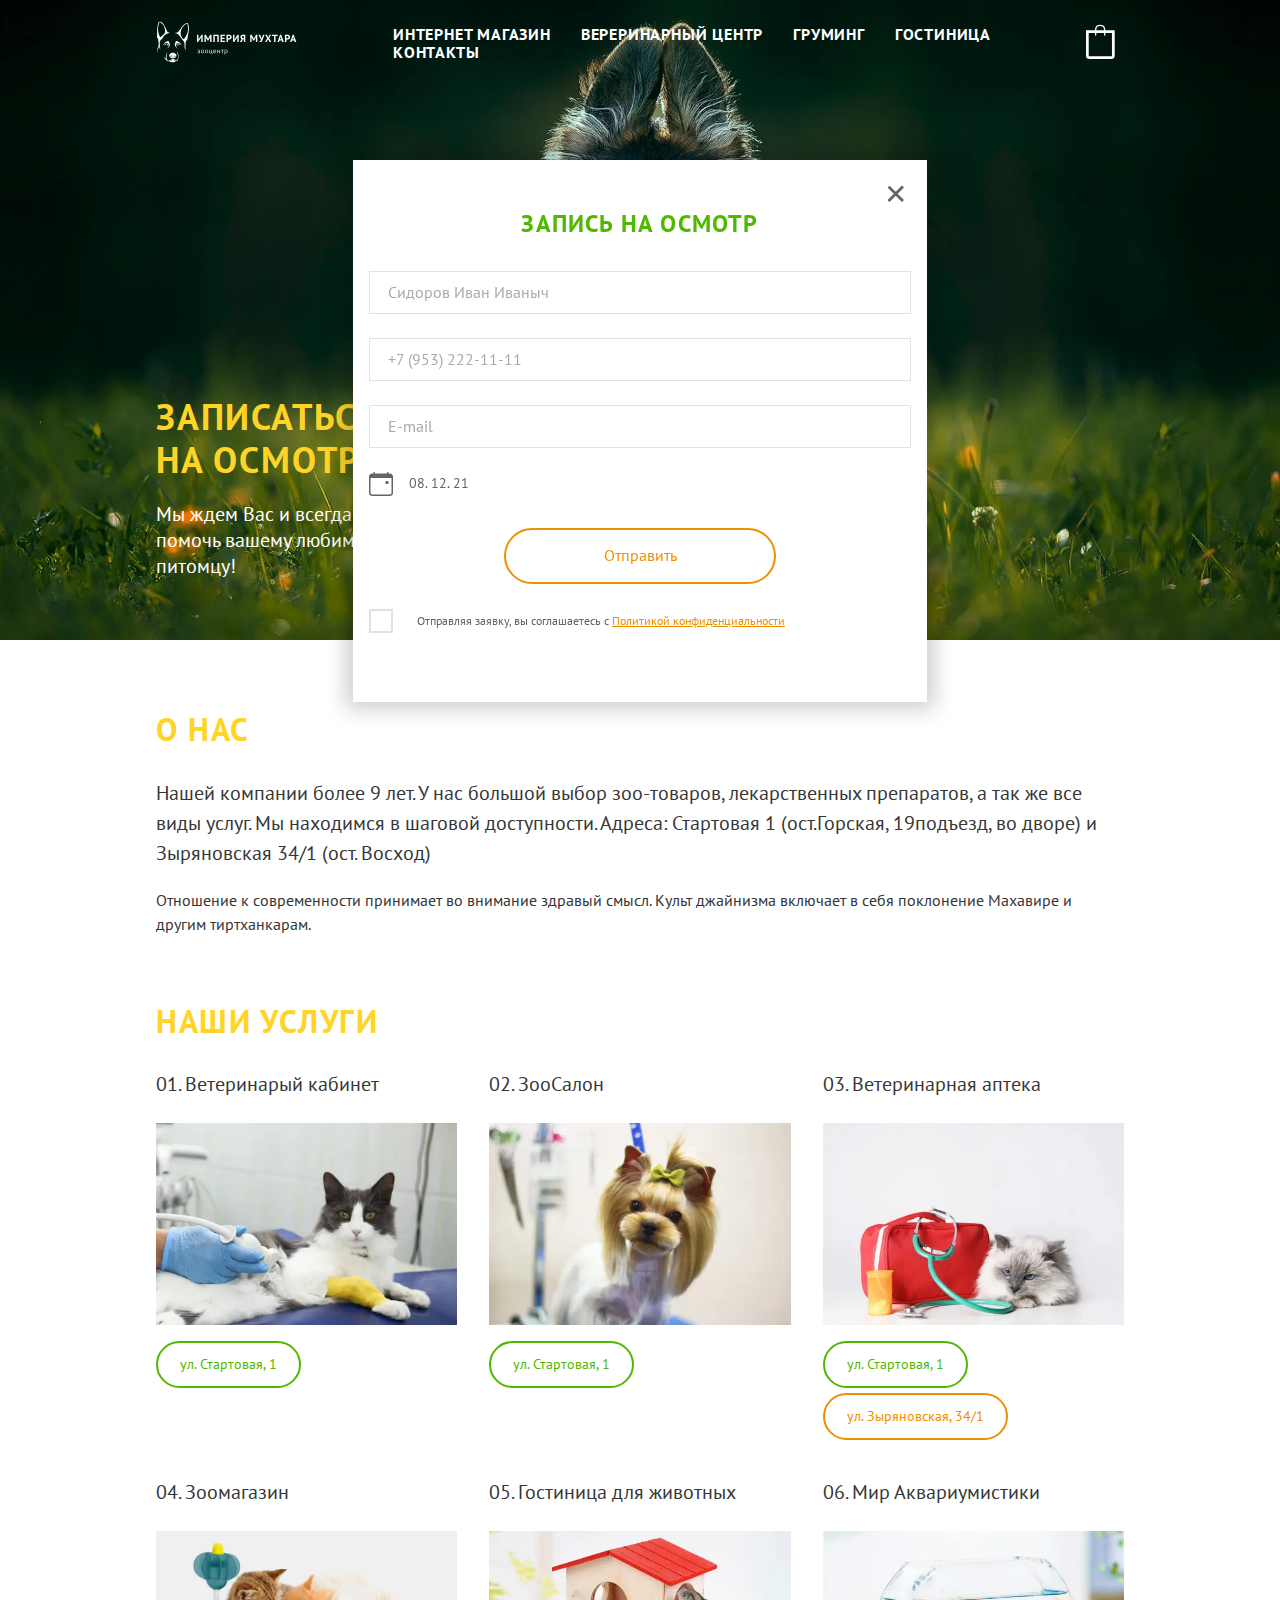
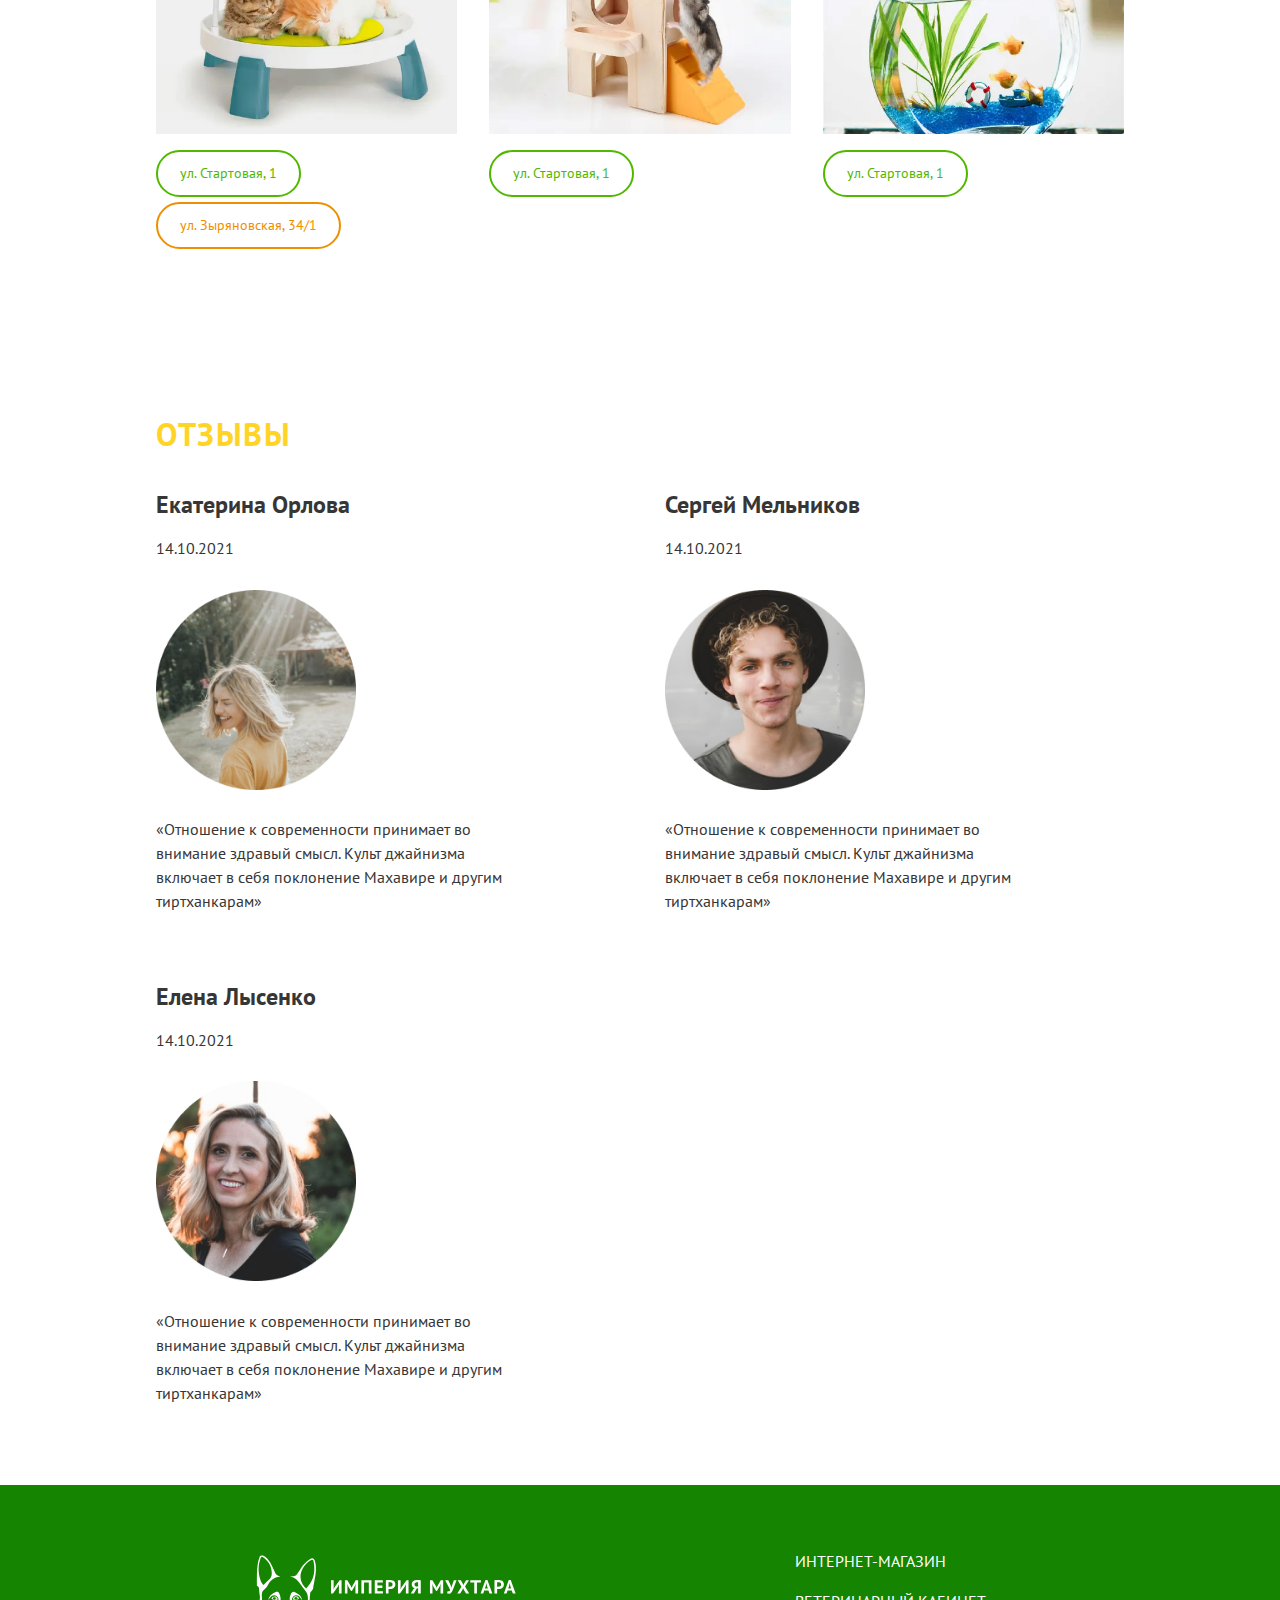
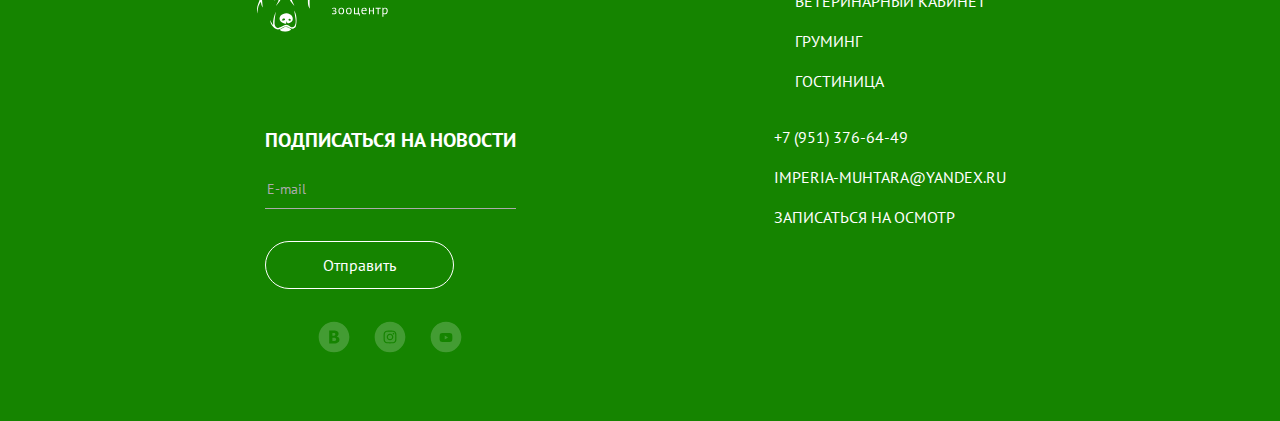
==== commit 0f616d9b: "make popup window for send message about appointment" ====
--- a/dest/index.html
+++ b/dest/index.html
@@ -272,6 +272,45 @@
         </ul>
       </div>
     </footer>
+    <div class="popup-window">
+      <p class="poput__title">Запись на осмотр</p>
+      <form action="#" class="contact-form">
+        <p class="contacts-form__row">
+          <input class="contacts-form__input" type="text" placeholder="Сидоров Иван Иваныч" />
+        </p>
+        <p class="contacts-form__row">
+          <input class="contacts-form__input" type="tel" placeholder="+7 (953) 222-11-11" />
+        </p>
+        <p class="contacts-form__row">
+          <input class="contacts-form__input" type="email" placeholder="E-mail" />
+        </p>
+        <div class="contacts-form__row contacts-form__row_date-row">
+          <input class="contacts-form__input_calendar" type="date" name="calendar-form" id="calendar-form" />
+          <div class="contacts-form__date-block">
+            <span class="contacts-form__date-icon"></span>
+            <p class="contacts-form__date-output">
+              <span class="contacts-form__date-day">08.</span>
+              <span class="contacts-form__date-month">12.</span>
+              <span class="contacts-form__date-year">21</span>
+            </p>
+          </div>
+        </div>
+        <p class="contacts-form__row">
+          <button class="contact-form__button" type="button">Отправить</button>
+        </p>
+        <div class="contacts-form__row contacts-form__row_checkbox">
+          <label class="checkbox-label">
+            <input class="contacts-form_checkbox" type="checkbox" name="privacy-pocily" />
+            <span class="custom-checkbox"></span>
+            <div class="privacy-text">
+              Отправляя заявку, вы соглашаетесь с
+              <a class="link-to-privacy-page" href="#">Политикой конфиденциальности</a>
+            </div>
+          </label>
+        </div>
+        <button class="contacts-form__close-popup" type="button">&#x2715;</button>
+      </form>
+    </div>
     <script src="js/app.min.js"></script>
   </body>
 </html>
--- a/dest/css/styles.min.css
+++ b/dest/css/styles.min.css
@@ -1,2 +1,2 @@
-/*! normalize.css v8.0.1 | MIT License | github.com/necolas/normalize.css */html{line-height:1.15;-webkit-text-size-adjust:100%}body{margin:0}main{display:block}h1{font-size:2em;margin:.67em 0}hr{box-sizing:content-box;height:0;overflow:visible}pre{font-family:monospace,monospace;font-size:1em}a{background-color:transparent}abbr[title]{border-bottom:none;text-decoration:underline;-webkit-text-decoration:underline dotted;text-decoration:underline dotted}b,strong{font-weight:bolder}code,kbd,samp{font-family:monospace,monospace;font-size:1em}small{font-size:80%}sub,sup{font-size:75%;line-height:0;position:relative;vertical-align:baseline}sub{bottom:-.25em}sup{top:-.5em}img{border-style:none}button,input,optgroup,select,textarea{font-family:inherit;font-size:100%;line-height:1.15;margin:0}button,input{overflow:visible}button,select{text-transform:none}[type=button],[type=reset],[type=submit],button{-webkit-appearance:button}[type=button]::-moz-focus-inner,[type=reset]::-moz-focus-inner,[type=submit]::-moz-focus-inner,button::-moz-focus-inner{border-style:none;padding:0}[type=button]:-moz-focusring,[type=reset]:-moz-focusring,[type=submit]:-moz-focusring,button:-moz-focusring{outline:1px dotted ButtonText}fieldset{padding:.35em .75em .625em}legend{box-sizing:border-box;color:inherit;display:table;max-width:100%;padding:0;white-space:normal}progress{vertical-align:baseline}textarea{overflow:auto}[type=checkbox],[type=radio]{box-sizing:border-box;padding:0}[type=number]::-webkit-inner-spin-button,[type=number]::-webkit-outer-spin-button{height:auto}[type=search]{-webkit-appearance:textfield;outline-offset:-2px}[type=search]::-webkit-search-decoration{-webkit-appearance:none}::-webkit-file-upload-button{-webkit-appearance:button;font:inherit}details{display:block}summary{display:list-item}template{display:none}[hidden]{display:none}@font-face{font-family:'PT Sans';font-style:normal;font-display:swap;font-weight:400;src:local(''),url(../fonts/pt-sans-v16-latin_cyrillic-regular.woff2) format('woff2'),url(../fonts/pt-sans-v16-latin_cyrillic-regular.woff) format('woff')}@font-face{font-family:'PT Sans';font-style:normal;font-display:swap;font-weight:700;src:local(''),url(../fonts/pt-sans-v16-latin_cyrillic-700.woff2) format('woff2'),url(../fonts/pt-sans-v16-latin_cyrillic-700.woff) format('woff')}:root{box-sizing:border-box}*,::after,::before{box-sizing:inherit}.reset-list{margin:0;padding:0;list-style:none}.responsive-img{display:block;width:100%;height:auto}.visually-hidden{position:absolute;width:1px;height:1px;margin:-1px;border:0;padding:0;white-space:nowrap;clip:rect(0 0 0 0);overflow:hidden}a,button{cursor:pointer}body{font-family:'PT Sans',sans-serif;min-width:360px;color:#363636;background-image:url(../img/promo-mobile.webp);background-repeat:no-repeat;background-position:center 0;background-size:100% 640px}.container{margin:0 auto;padding-left:16px;padding-right:16px}.title-h2{align-items:center;letter-spacing:.05em;text-transform:uppercase;font-size:32px;line-height:130%;font-weight:700;color:#ffd426}.main-header{padding:15px;min-height:395px}.burger-menu,.button-cart{padding:0;border:0;background-color:transparent;z-index:10;grid-row:1/2}.burger-menu{padding:10px 8px;justify-self:start;align-self:start;grid-column:1/2}.button-cart{padding:7px 9px;justify-self:end;align-self:start;grid-column:3/4}.logo{grid-column:2/3;grid-row:1/2}.main-site-nav{display:grid;grid-template-columns:1fr 1fr 1fr;grid-template-rows:auto;align-items:center}.main-nav-list{grid-column:1/-1;grid-row:1/2;background-color:#000a06;margin-top:0;margin-left:0;margin-bottom:0;padding:10px;text-align:center;display:none;list-style:none}.main-nav-list__item:not(:last-child){margin-bottom:25px}.main-nav-list__link{text-decoration:none;text-transform:uppercase;color:#fff;font-weight:700;letter-spacing:.05em}.promo{margin-bottom:130px}.promo__button{display:block;background-color:transparent;padding:0;border:0;font-weight:700;font-size:36px;line-height:120%;letter-spacing:.05em;text-transform:uppercase;color:#ffd426;text-align:left}.promo__text{font-size:20px;line-height:130%;color:#fff;max-width:270px}.about{margin-bottom:65px}.about__text{font-size:20px;line-height:150%}.about__text-small{line-height:150%}.services{margin-bottom:64px}.services__title{margin-bottom:32px}.services__list{margin:0;padding:0;list-style:none;display:grid;grid-template-columns:repeat(auto-fit,minmax(286px,1fr));gap:32px;justify-content:center}.services__element{margin:0}.services__element-title{margin-bottom:24px;font-size:20px;line-height:150%}.services__img{margin-bottom:16px}.services__link{display:inline-block;font-size:14px;line-height:150%;text-decoration:none;color:#51b800;border:2px solid #51b800;box-sizing:border-box;border-radius:95px;padding:11px 22px;margin-right:2px;margin-bottom:5px}.services__link-orange-border{border-color:#ee8f00;color:#ee8f00;margin-right:0}.reviews{margin-bottom:64px}.reviews__title{margin-bottom:32px}.reviews__quote{margin:0}.reviews__list{margin:0;padding:0;list-style:none;display:grid;grid-template-columns:repeat(auto-fit,minmax(328px,1fr));gap:50px}.reviews__user{display:inline-block;margin-bottom:16px;font-weight:700;font-size:24px;line-height:150%;font-style:normal}.reviews__time{display:block;margin-bottom:24px}.reviews__img{max-width:200px;height:auto;margin-bottom:24px}.reviews__text{margin-top:0;line-height:150%;max-width:375px}.main-footer{padding-top:64px;padding-bottom:64px;background-color:#158400}.logo-footer{width:205px}.footer-grid{display:grid;gap:32px}.footer__nav-list{margin:0;padding:0;list-style:none}.footer__nav-item:not(:last-child){margin-bottom:16px}.footer__nav-link{line-height:150%;text-transform:uppercase;color:#fff;text-decoration:none}.subscribe fieldset{margin:0;padding:0;border:0;display:flex;flex-direction:column}.subscribe legend{text-transform:uppercase;color:#fff;font-weight:700;font-size:20px;line-height:150%;margin-bottom:24px}.subscribe__email{font-size:14px;line-height:150%;border:0;padding:0;background-color:transparent;margin-bottom:32px;border-bottom:1px solid rgba(255,255,255,.5);padding-left:2px;padding-right:2px;padding-bottom:8px}.subscribe__email::-moz-placeholder{color:rgba(255,255,255,.5)}.subscribe__email:-ms-input-placeholder{color:rgba(255,255,255,.5)}.subscribe__email::placeholder{color:rgba(255,255,255,.5)}.subscribe-button{background-color:#158400;color:#fff;border:1px solid #fff;width:-webkit-min-content;width:-moz-min-content;width:min-content;border-radius:95px;padding:14px 57px}.footer__contacts-list{margin:0;padding:0;list-style:none}.footer__contacts-item{margin-bottom:16px}.footer__contacts-link{text-transform:uppercase;text-decoration:none;color:#fff;line-height:150%}.button-footer-subscribe{padding:0;border:0;text-transform:uppercase;color:#fff;line-height:150%;background-color:transparent}.social-list{margin:0;padding:0;list-style:none;display:flex;flex-wrap:wrap}.social-item:not(:last-child){margin-right:24px}.show{display:block}@media (min-width:620px){body{background-image:url(../img/promo.webp)}}@media (min-width:800px){.footer-grid{grid-template-columns:repeat(2,1fr);justify-items:center;align-items:start}}@media (min-width:1200px){.container{max-width:1000px}.burger-menu{display:none}.button-cart{place-self:center center}.button-cart img{width:30px}.logo{grid-column:1/2}.main-site-nav{grid-template-columns:auto 1fr auto}.main-nav-list{grid-column:2/3;background-color:transparent;display:flex;flex-wrap:wrap;padding-left:90px}.main-nav-list__item:not(:last-child){margin-bottom:0;margin-right:30px}.services{margin-bottom:160px}.reviews__time{margin-bottom:32px}.logo-footer{width:275px}}@media (min-width:1632px){body{background-size:1920px auto}.container{max-width:1600px;padding-left:0;padding-right:0}.title-h2{font-size:36px}.main-header{min-height:auto;margin-bottom:400px;padding-top:50px;padding-left:0;padding-right:0}.main-nav-list__item:not(:last-child){margin-right:56px}.promo{margin-bottom:360px}.promo__button{font-size:40px;line-height:130%;padding-right:40px;position:relative}.promo__button::before{content:'';position:absolute;width:40px;height:40px;bottom:7px;right:0;background-image:url(../img/icon-cursor-click.svg);background-repeat:no-repeat;background-position:center center}.promo__text{font-size:28px;line-height:130%;min-width:520px}.about{display:grid;grid-template-columns:2fr 1fr;grid-template-rows:auto auto}.about__title{grid-column:span 2;margin-bottom:64px}.about__text{max-width:780px;font-size:32px;margin-top:0}.about__text-small{max-width:380px;font-size:24px;margin-top:0}.services__title{margin-bottom:64px}.services__list{grid-template-columns:repeat(auto-fit,minmax(512px,1fr));gap:64px 32px}.services__element-title{font-size:24px}.services__img{margin-bottom:24px}.services__link{margin-right:24px;font-size:16px;padding:17px 42px;color:#158400;border:2px solid #158400}.services__link-orange-border{color:#ee8f00;border:2px solid #ee8f00}.reviews{margin-bottom:160px}.reviews__title{margin-bottom:95px}.reviews__img{max-width:240px}.main-footer{padding-top:160px;padding-bottom:160px}.footer-grid{gap:22px;grid-template-columns:repeat(4,1fr);grid-template-rows:repeat(2,auto);justify-items:start}.footer__nav-list{grid-column:2/3;grid-row:1/3}.footer__nav-item:not(:last-child){margin-bottom:32px}.subscribe{grid-column:4/5;grid-row:1/3}.footer__contacts-item{margin-bottom:32px}.footer__contacts-link{grid-column:3/4;grid-row:1/3}}
-/*# sourceMappingURL=[data-uri] */
+/*! normalize.css v8.0.1 | MIT License | github.com/necolas/normalize.css */html{line-height:1.15;-webkit-text-size-adjust:100%}body{margin:0}main{display:block}h1{font-size:2em;margin:.67em 0}hr{box-sizing:content-box;height:0;overflow:visible}pre{font-family:monospace,monospace;font-size:1em}a{background-color:transparent}abbr[title]{border-bottom:none;text-decoration:underline;-webkit-text-decoration:underline dotted;text-decoration:underline dotted}b,strong{font-weight:bolder}code,kbd,samp{font-family:monospace,monospace;font-size:1em}small{font-size:80%}sub,sup{font-size:75%;line-height:0;position:relative;vertical-align:baseline}sub{bottom:-.25em}sup{top:-.5em}img{border-style:none}button,input,optgroup,select,textarea{font-family:inherit;font-size:100%;line-height:1.15;margin:0}button,input{overflow:visible}button,select{text-transform:none}[type=button],[type=reset],[type=submit],button{-webkit-appearance:button}[type=button]::-moz-focus-inner,[type=reset]::-moz-focus-inner,[type=submit]::-moz-focus-inner,button::-moz-focus-inner{border-style:none;padding:0}[type=button]:-moz-focusring,[type=reset]:-moz-focusring,[type=submit]:-moz-focusring,button:-moz-focusring{outline:1px dotted ButtonText}fieldset{padding:.35em .75em .625em}legend{box-sizing:border-box;color:inherit;display:table;max-width:100%;padding:0;white-space:normal}progress{vertical-align:baseline}textarea{overflow:auto}[type=checkbox],[type=radio]{box-sizing:border-box;padding:0}[type=number]::-webkit-inner-spin-button,[type=number]::-webkit-outer-spin-button{height:auto}[type=search]{-webkit-appearance:textfield;outline-offset:-2px}[type=search]::-webkit-search-decoration{-webkit-appearance:none}::-webkit-file-upload-button{-webkit-appearance:button;font:inherit}details{display:block}summary{display:list-item}template{display:none}[hidden]{display:none}@font-face{font-family:'PT Sans';font-style:normal;font-display:swap;font-weight:400;src:local(''),url(../fonts/pt-sans-v16-latin_cyrillic-regular.woff2) format('woff2'),url(../fonts/pt-sans-v16-latin_cyrillic-regular.woff) format('woff')}@font-face{font-family:'PT Sans';font-style:normal;font-display:swap;font-weight:700;src:local(''),url(../fonts/pt-sans-v16-latin_cyrillic-700.woff2) format('woff2'),url(../fonts/pt-sans-v16-latin_cyrillic-700.woff) format('woff')}:root{box-sizing:border-box}*,::after,::before{box-sizing:inherit}.reset-list{margin:0;padding:0;list-style:none}.responsive-img{display:block;width:100%;height:auto}.visually-hidden{position:absolute;width:1px;height:1px;margin:-1px;border:0;padding:0;white-space:nowrap;clip:rect(0 0 0 0);overflow:hidden}a,button{cursor:pointer}body{font-family:'PT Sans',sans-serif;min-width:360px;color:#363636;background-image:url(../img/promo-mobile.webp);background-repeat:no-repeat;background-position:center 0;background-size:100% 640px}.container{margin:0 auto;padding-left:16px;padding-right:16px}.title-h2{align-items:center;letter-spacing:.05em;text-transform:uppercase;font-size:32px;line-height:130%;font-weight:700;color:#ffd426}.main-header{padding:15px;min-height:395px}.burger-menu,.button-cart{padding:0;border:0;background-color:transparent;z-index:10;grid-row:1/2}.burger-menu{padding:10px 8px;justify-self:start;align-self:start;grid-column:1/2}.button-cart{padding:7px 9px;justify-self:end;align-self:start;grid-column:3/4}.logo{grid-column:2/3;grid-row:1/2}.main-site-nav{display:grid;grid-template-columns:1fr 1fr 1fr;grid-template-rows:auto;align-items:center}.main-nav-list{grid-column:1/-1;grid-row:1/2;background-color:#000a06;margin-top:0;margin-left:0;margin-bottom:0;padding:10px;text-align:center;display:none;list-style:none}.main-nav-list__item:not(:last-child){margin-bottom:25px}.main-nav-list__link{text-decoration:none;text-transform:uppercase;color:#fff;font-weight:700;letter-spacing:.05em}.promo{margin-bottom:130px}.promo__button{display:block;background-color:transparent;padding:0;border:0;font-weight:700;font-size:36px;line-height:120%;letter-spacing:.05em;text-transform:uppercase;color:#ffd426;text-align:left}.promo__text{font-size:20px;line-height:130%;color:#fff;max-width:270px}.about{margin-bottom:65px}.about__text{font-size:20px;line-height:150%}.about__text-small{line-height:150%}.services{margin-bottom:64px}.services__title{margin-bottom:32px}.services__list{margin:0;padding:0;list-style:none;display:grid;grid-template-columns:repeat(auto-fit,minmax(286px,1fr));gap:32px;justify-content:center}.services__element{margin:0}.services__element-title{margin-bottom:24px;font-size:20px;line-height:150%}.services__img{margin-bottom:16px}.services__link{display:inline-block;font-size:14px;line-height:150%;text-decoration:none;color:#51b800;border:2px solid #51b800;box-sizing:border-box;border-radius:95px;padding:11px 22px;margin-right:2px;margin-bottom:5px}.services__link-orange-border{border-color:#ee8f00;color:#ee8f00;margin-right:0}.reviews{margin-bottom:64px}.reviews__title{margin-bottom:32px}.reviews__quote{margin:0}.reviews__list{margin:0;padding:0;list-style:none;display:grid;grid-template-columns:repeat(auto-fit,minmax(328px,1fr));gap:50px}.reviews__user{display:inline-block;margin-bottom:16px;font-weight:700;font-size:24px;line-height:150%;font-style:normal}.reviews__time{display:block;margin-bottom:24px}.reviews__img{max-width:200px;height:auto;margin-bottom:24px}.reviews__text{margin-top:0;line-height:150%;max-width:375px}.main-footer{padding-top:64px;padding-bottom:64px;background-color:#158400}.logo-footer{width:205px}.footer-grid{display:grid;gap:32px}.footer__nav-list{margin:0;padding:0;list-style:none}.footer__nav-item:not(:last-child){margin-bottom:16px}.footer__nav-link{line-height:150%;text-transform:uppercase;color:#fff;text-decoration:none}.subscribe fieldset{margin:0;padding:0;border:0;display:flex;flex-direction:column}.subscribe legend{text-transform:uppercase;color:#fff;font-weight:700;font-size:20px;line-height:150%;margin-bottom:24px}.subscribe__email{font-size:14px;line-height:150%;border:0;padding:0;background-color:transparent;margin-bottom:32px;border-bottom:1px solid #ababab;padding-left:2px;padding-right:2px;padding-bottom:8px}.subscribe__email::-moz-placeholder{color:#ababab}.subscribe__email:-ms-input-placeholder{color:#ababab}.subscribe__email::placeholder{color:#ababab}.subscribe-button{background-color:#158400;color:#fff;border:1px solid #fff;width:-webkit-min-content;width:-moz-min-content;width:min-content;border-radius:95px;padding:14px 57px}.footer__contacts-list{margin:0;padding:0;list-style:none}.footer__contacts-item{margin-bottom:16px}.footer__contacts-link{text-transform:uppercase;text-decoration:none;color:#fff;line-height:150%}.button-footer-subscribe{padding:0;border:0;text-transform:uppercase;color:#fff;line-height:150%;background-color:transparent}.social-list{margin:0;padding:0;list-style:none;display:flex;flex-wrap:wrap}.social-item:not(:last-child){margin-right:24px}.popup-window{width:100%;position:fixed;top:160px;padding:48px 16px;z-index:100;background-color:#fff}.poput__title{margin-top:0;margin-bottom:32px;font-weight:700;font-size:24px;line-height:130%;text-align:center;letter-spacing:.05em;text-transform:uppercase;color:#51b800}.contacts-form__row{margin-top:0;margin-bottom:24px}.contacts-form__input{width:100%;font-size:16px;line-height:130%;color:#646464;padding:10px 18px;border:1px solid #c4c4c480}.contacts-form__input::-moz-placeholder{color:#ababab}.contacts-form__input:-ms-input-placeholder{color:#ababab}.contacts-form__input::placeholder{color:#ababab}.contacts-form__date-block{display:flex;align-items:center}.contacts-form__date-icon{width:24px;height:24px;margin-right:16px;background-image:url(../img/icon-calendar.svg);background-repeat:no-repeat}.contacts-form__date-output{color:#646464;font-size:14px;line-height:130%;margin:0}.contacts-form__row_date-row{position:relative;overflow:hidden;margin-bottom:32px}.contacts-form__input_calendar{position:absolute;left:-141px;top:0;opacity:0}.contact-form__button{display:block;margin:0 auto;width:228px;min-height:56px;display:flex;justify-content:center;align-items:center;background-color:transparent;color:#ee8f00;border:2px solid #ee8f00;border-radius:95px}.contacts-form__row_checkbox{position:relative}.contacts-form_checkbox{opacity:0}.contacts-form_checkbox:checked+.custom-checkbox::before{opacity:1}.custom-checkbox{width:24px;height:24px;border:2px solid #c4c4c480;position:absolute;left:0;top:1px;display:flex;justify-content:center;align-items:center;cursor:pointer}.custom-checkbox::before{content:'';width:12px;height:12px;background-color:#c4c4c480;opacity:0}.privacy-text{padding-left:40px;font-size:12px;line-height:150%;color:#646464}.link-to-privacy-page{font-size:12px;line-height:150%;color:#ee8f00}.checkbox-label{display:flex}.contacts-form__close-popup{position:absolute;top:20px;right:20px;background-color:transparent;border:0;padding:0;font-size:28px;color:#646464;line-height:28px}.show{display:block}@media (min-width:450px){.privacy-text{padding-top:4px}}@media (min-width:600px){.popup-window{left:50%;transform:translateX(-50%);max-width:574px;box-shadow:0 0 20px 7px rgba(0,0,0,.2)}}@media (min-width:620px){body{background-image:url(../img/promo.webp)}}@media (min-width:800px){.footer-grid{grid-template-columns:repeat(2,1fr);justify-items:center;align-items:start}}@media (min-width:1200px){.container{max-width:1000px}.burger-menu{display:none}.button-cart{place-self:center center}.button-cart img{width:30px}.logo{grid-column:1/2}.main-site-nav{grid-template-columns:auto 1fr auto}.main-nav-list{grid-column:2/3;background-color:transparent;display:flex;flex-wrap:wrap;padding-left:90px}.main-nav-list__item:not(:last-child){margin-bottom:0;margin-right:30px}.services{margin-bottom:160px}.reviews__time{margin-bottom:32px}.logo-footer{width:275px}.contact-form__button{width:272px}.privacy-text{padding-left:35px}}@media (min-width:1632px){body{background-size:1920px auto}.container{max-width:1600px;padding-left:0;padding-right:0}.title-h2{font-size:36px}.main-header{min-height:auto;margin-bottom:400px;padding-top:50px;padding-left:0;padding-right:0}.main-nav-list__item:not(:last-child){margin-right:56px}.promo{margin-bottom:360px}.promo__button{font-size:40px;line-height:130%;padding-right:40px;position:relative}.promo__button::before{content:'';position:absolute;width:40px;height:40px;bottom:7px;right:0;background-image:url(../img/icon-cursor-click.svg);background-repeat:no-repeat;background-position:center center}.promo__text{font-size:28px;line-height:130%;min-width:520px}.about{display:grid;grid-template-columns:2fr 1fr;grid-template-rows:auto auto}.about__title{grid-column:span 2;margin-bottom:64px}.about__text{max-width:780px;font-size:32px;margin-top:0}.about__text-small{max-width:380px;font-size:24px;margin-top:0}.services__title{margin-bottom:64px}.services__list{grid-template-columns:repeat(auto-fit,minmax(512px,1fr));gap:64px 32px}.services__element-title{font-size:24px}.services__img{margin-bottom:24px}.services__link{margin-right:24px;font-size:16px;padding:17px 42px;color:#158400;border:2px solid #158400}.services__link-orange-border{color:#ee8f00;border:2px solid #ee8f00}.reviews{margin-bottom:160px}.reviews__title{margin-bottom:95px}.reviews__img{max-width:240px}.main-footer{padding-top:160px;padding-bottom:160px}.footer-grid{gap:22px;grid-template-columns:repeat(4,1fr);grid-template-rows:repeat(2,auto);justify-items:start}.footer__nav-list{grid-column:2/3;grid-row:1/3}.footer__nav-item:not(:last-child){margin-bottom:32px}.subscribe{grid-column:4/5;grid-row:1/3}.footer__contacts-item{margin-bottom:32px}.footer__contacts-link{grid-column:3/4;grid-row:1/3}}
+/*# sourceMappingURL=[data-uri] */
